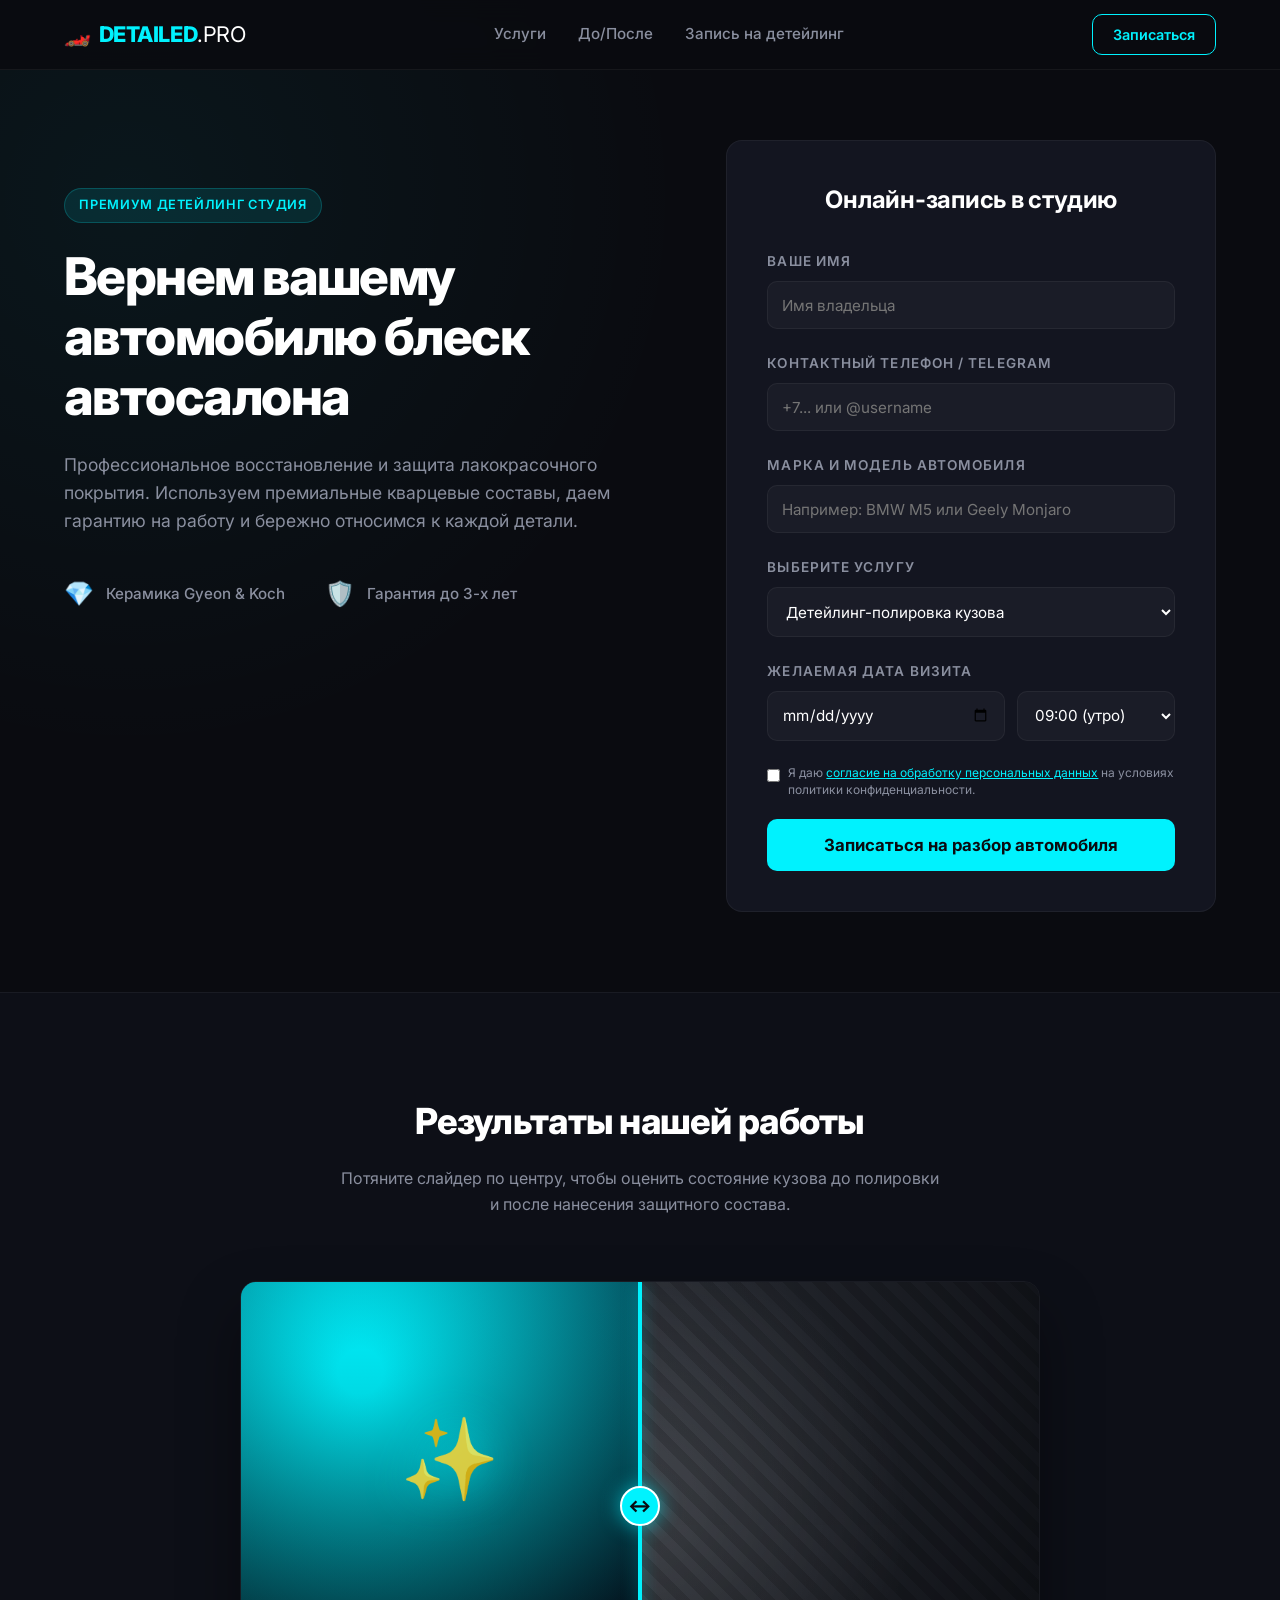
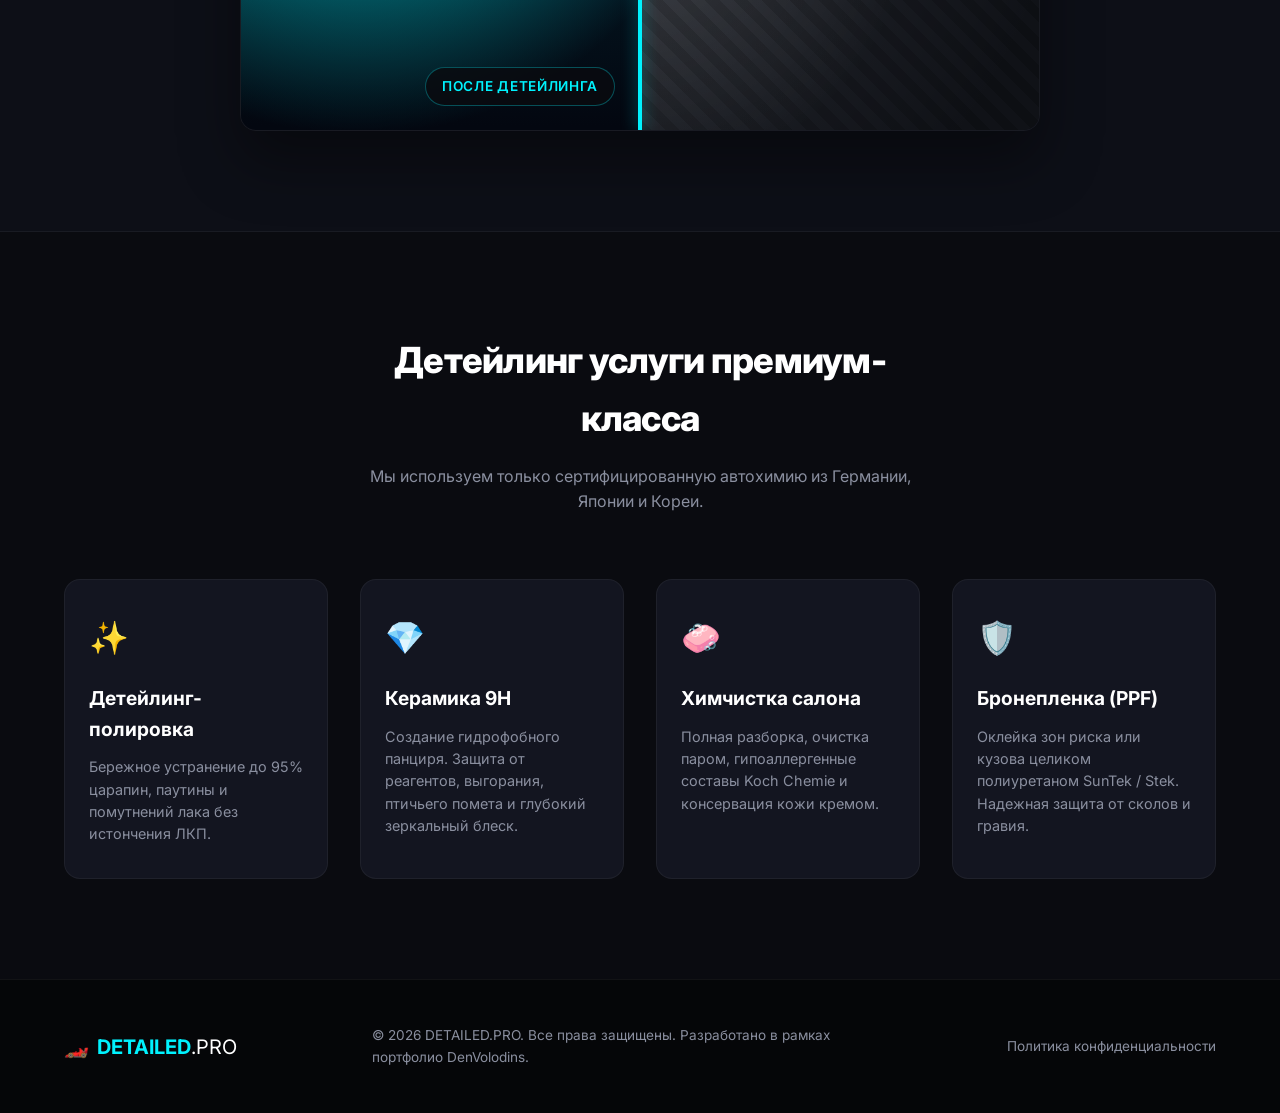
==== index.html @ 7150f1df "Initial commit: Premium landing page and deployment script" ====
<!DOCTYPE html>
<html lang="ru">
<head>
    <meta charset="UTF-8">
    <meta name="viewport" content="width=device-width, initial-scale=1.0">
    <title>Детейлинг-центр — Премиальный уход за вашим автомобилем</title>
    <meta name="description" content="Профессиональный детейлинг в Москве. Полировка кузова, нанесение керамики 9H, глубокая химчистка салона и оклейка защитными пленками. Запись онлайн.">
    
    <!-- Google Fonts -->
    <link rel="preconnect" href="https://fonts.googleapis.com">
    <link rel="preconnect" href="https://fonts.gstatic.com" crossorigin>
    <link href="https://fonts.googleapis.com/css2?family=Inter:wght@300;400;500;600;700;800&display=swap" rel="stylesheet">
    
    <!-- Styles -->
    <link rel="stylesheet" href="styles.css">
</head>
<body>
    <!-- Header -->
    <header class="header">
        <div class="container header-container">
            <a href="#" class="logo">
                <span class="logo-icon">🏎️</span>
                <span class="logo-text"><strong>DETAILED</strong>.PRO</span>
            </a>
            <nav class="nav" aria-label="Основная навигация">
                <a href="#services">Услуги</a>
                <a href="#compare">До/После</a>
                <a href="#booking">Запись на детейлинг</a>
            </nav>
            <a href="#booking" class="cta-btn-header">Записаться</a>
        </div>
    </header>

    <main>
        <!-- Hero Section -->
        <section class="hero-section">
            <div class="container hero-container">
                <div class="hero-info">
                    <span class="badge">Премиум детейлинг студия</span>
                    <h1>Вернем вашему <br>автомобилю блеск автосалона</h1>
                    <p class="hero-desc">Профессиональное восстановление и защита лакокрасочного покрытия. Используем премиальные кварцевые составы, даем гарантию на работу и бережно относимся к каждой детали.</p>
                    
                    <div class="features-mini">
                        <div class="feat-mini-item">
                            <span class="feat-icon">💎</span>
                            <span>Керамика Gyeon & Koch</span>
                        </div>
                        <div class="feat-mini-item">
                            <span class="feat-icon">🛡️</span>
                            <span>Гарантия до 3-х лет</span>
                        </div>
                    </div>
                </div>

                <!-- Booking Form -->
                <div class="calc-card" id="booking">
                    <h2>Онлайн-запись в студию</h2>
                    
                    <form class="calc-form" id="detailingForm">
                        <!-- Name -->
                        <div class="form-group">
                            <label for="userName" class="group-title">Ваше имя</label>
                            <input type="text" id="userName" name="name" placeholder="Имя владельца" required class="text-input">
                        </div>

                        <!-- Contact -->
                        <div class="form-group">
                            <label for="userContact" class="group-title">Контактный телефон / Telegram</label>
                            <input type="text" id="userContact" name="contact" placeholder="+7... или @username" required class="text-input">
                        </div>

                        <!-- Car Model -->
                        <div class="form-group">
                            <label class="group-title">Марка и модель автомобиля</label>
                            <input type="text" name="car_model" placeholder="Например: BMW M5 или Geely Monjaro" required class="text-input">
                        </div>

                        <!-- Service Select -->
                        <div class="form-group">
                            <label for="serviceType" class="group-title">Выберите услугу</label>
                            <select id="serviceType" name="service" class="select-input">
                                <option value="polishing">Детейлинг-полировка кузова</option>
                                <option value="ceramic">Нанесение керамики 9H (2+1 слоя)</option>
                                <option value="interior">Глубокая химчистка салона</option>
                                <option value="ppf">Оклейка антигравийной полиуретановой пленкой</option>
                                <option value="complex">Комплексный детейлинг (полировка + керамика)</option>
                            </select>
                        </div>

                        <!-- Date/Time -->
                        <div class="form-group">
                            <label class="group-title">Желаемая дата визита</label>
                            <div class="input-row">
                                <input type="date" name="date" required class="text-input">
                                <select name="time" class="select-input">
                                    <option value="09:00">09:00 (утро)</option>
                                    <option value="13:00">13:00 (день)</option>
                                    <option value="17:00">17:00 (вечер)</option>
                                </select>
                            </div>
                        </div>

                        <!-- Agreement Checkbox -->
                        <div class="form-agreement">
                            <input type="checkbox" id="agree" name="agreement" required>
                            <label for="agree">
                                Я даю <a href="privacy.html" target="_blank">согласие на обработку персональных данных</a> на условиях политики конфиденциальности.
                            </label>
                        </div>

                        <button type="submit" class="submit-btn">Записаться на разбор автомобиля</button>
                    </form>
                </div>
            </div>
        </section>

        <!-- Before/After Slider Section -->
        <section class="compare-section" id="compare">
            <div class="container">
                <div class="section-head">
                    <h2>Результаты нашей работы</h2>
                    <p>Потяните слайдер по центру, чтобы оценить состояние кузова до полировки и после нанесения защитного состава.</p>
                </div>
                
                <div class="slider-wrapper">
                    <!-- Before/After Container -->
                    <div class="before-after-container" id="sliderContainer">
                        <!-- Before Image (Base) -->
                        <div class="image-box before-image">
                            <div class="mock-car-bg before-bg">
                                <div class="car-label before-label">До детейлинга</div>
                            </div>
                        </div>
                        
                        <!-- After Image (Overlay) -->
                        <div class="image-box after-image" id="afterImage">
                            <div class="mock-car-bg after-bg">
                                <div class="car-label after-label">После детейлинга</div>
                            </div>
                        </div>
                        
                        <!-- Handle -->
                        <div class="slider-handle" id="sliderHandle">
                            <div class="handle-line"></div>
                            <div class="handle-button">↔</div>
                            <div class="handle-line"></div>
                        </div>
                    </div>
                </div>
            </div>
        </section>

        <!-- Services Grid Section -->
        <section class="services-section" id="services">
            <div class="container">
                <div class="section-head">
                    <h2>Детейлинг услуги премиум-класса</h2>
                    <p>Мы используем только сертифицированную автохимию из Германии, Японии и Кореи.</p>
                </div>
                <div class="services-grid">
                    <div class="service-card">
                        <span class="srv-icon">✨</span>
                        <h3>Детейлинг-полировка</h3>
                        <p>Бережное устранение до 95% царапин, паутины и помутнений лака без истончения ЛКП.</p>
                    </div>
                    <div class="service-card">
                        <span class="srv-icon">💎</span>
                        <h3>Керамика 9H</h3>
                        <p>Создание гидрофобного панциря. Защита от реагентов, выгорания, птичьего помета и глубокий зеркальный блеск.</p>
                    </div>
                    <div class="service-card">
                        <span class="srv-icon">🧼</span>
                        <h3>Химчистка салона</h3>
                        <p>Полная разборка, очистка паром, гипоаллергенные составы Koch Chemie и консервация кожи кремом.</p>
                    </div>
                    <div class="service-card">
                        <span class="srv-icon">🛡️</span>
                        <h3>Бронепленка (PPF)</h3>
                        <p>Оклейка зон риска или кузова целиком полиуретаном SunTek / Stek. Надежная защита от сколов и гравия.</p>
                    </div>
                </div>
            </div>
        </section>
    </main>

    <!-- Footer -->
    <footer class="footer">
        <div class="container footer-container">
            <div class="footer-brand">
                <span class="logo-icon">🏎️</span>
                <span><strong>DETAILED</strong>.PRO</span>
            </div>
            <p class="footer-copy">&copy; 2026 DETAILED.PRO. Все права защищены. Разработано в рамках портфолио DenVolodins.</p>
            <a href="privacy.html" class="footer-link" target="_blank">Политика конфиденциальности</a>
        </div>
    </footer>

    <!-- Scripts -->
    <script src="script.js"></script>
</body>
</html>
---- styles.css ----
/* ==========================================
   DETAILING LANDING STYLES (styles.css)
   ========================================== */

:root {
    --bg-body: #0a0b10;        /* Deep Carbon Black */
    --bg-card: #131520;        /* Dark Slate */
    --primary: #00f2fe;       /* Neon Cyan */
    --primary-hover: #4facfe;
    --text-main: #ffffff;
    --text-muted: #8a8f9f;
    --radius-lg: 16px;
    --radius-md: 10px;
    --shadow: 0 20px 45px -10px rgba(0, 242, 254, 0.08);
    --border: rgba(255, 255, 255, 0.05);
    --transition: all 0.25s cubic-bezier(0.4, 0, 0.2, 1);
}

* {
    box-sizing: border-box;
    margin: 0;
    padding: 0;
}

body {
    font-family: 'Inter', sans-serif;
    background-color: var(--bg-body);
    color: var(--text-main);
    line-height: 1.6;
    -webkit-font-smoothing: antialiased;
    overflow-x: hidden;
}

.container {
    max-width: 1200px;
    margin: 0 auto;
    padding: 0 1.5rem;
}

/* Header */
.header {
    background: rgba(10, 11, 16, 0.85);
    backdrop-filter: blur(12px);
    border-bottom: 1px solid var(--border);
    position: fixed;
    top: 0;
    left: 0;
    right: 0;
    z-index: 100;
    height: 70px;
}

.header-container {
    display: flex;
    justify-content: space-between;
    align-items: center;
    height: 100%;
}

.logo {
    display: flex;
    align-items: center;
    gap: 0.5rem;
    text-decoration: none;
    color: var(--text-main);
    font-size: 1.35rem;
    letter-spacing: -0.02em;
}

.logo strong {
    color: var(--primary);
    font-weight: 800;
}

.nav {
    display: flex;
    gap: 2rem;
}

.nav a {
    text-decoration: none;
    color: var(--text-muted);
    font-weight: 500;
    font-size: 0.95rem;
    transition: var(--transition);
}

.nav a:hover {
    color: var(--primary);
}

.cta-btn-header {
    background: transparent;
    color: var(--primary);
    border: 1px solid var(--primary);
    padding: 0.5rem 1.25rem;
    border-radius: var(--radius-md);
    text-decoration: none;
    font-weight: 600;
    font-size: 0.9rem;
    transition: var(--transition);
}

.cta-btn-header:hover {
    background: var(--primary);
    color: var(--bg-body);
    box-shadow: 0 0 15px rgba(0, 242, 254, 0.3);
}

/* Hero Section */
.hero-section {
    padding-top: 140px;
    padding-bottom: 80px;
    background: radial-gradient(circle at 10% 20%, rgba(0, 242, 254, 0.05) 0%, transparent 40%);
}

.hero-container {
    display: grid;
    grid-template-columns: 1.1fr 0.9fr;
    gap: 4rem;
    align-items: start;
}

.hero-info {
    padding-top: 3rem;
}

.badge {
    display: inline-block;
    background: rgba(0, 242, 254, 0.1);
    color: var(--primary);
    border: 1px solid rgba(0, 242, 254, 0.2);
    padding: 0.4rem 0.9rem;
    border-radius: 50px;
    font-weight: 600;
    font-size: 0.8rem;
    margin-bottom: 1.5rem;
    text-transform: uppercase;
    letter-spacing: 0.05em;
}

h1 {
    font-size: 3.25rem;
    font-weight: 800;
    line-height: 1.15;
    letter-spacing: -0.03em;
    margin-bottom: 1.5rem;
}

.hero-desc {
    font-size: 1.1rem;
    color: var(--text-muted);
    margin-bottom: 2.5rem;
}

.features-mini {
    display: flex;
    gap: 2.5rem;
}

.feat-mini-item {
    display: flex;
    align-items: center;
    gap: 0.75rem;
    font-weight: 500;
    font-size: 0.95rem;
    color: var(--text-muted);
}

.feat-icon {
    font-size: 1.5rem;
}

/* Form Card */
.calc-card {
    background: var(--bg-card);
    border: 1px solid var(--border);
    border-radius: var(--radius-lg);
    padding: 2.5rem;
}

.calc-card h2 {
    font-size: 1.5rem;
    font-weight: 700;
    margin-bottom: 2rem;
    text-align: center;
    letter-spacing: -0.01em;
}

.form-group {
    margin-bottom: 1.5rem;
}

.group-title {
    display: block;
    font-size: 0.85rem;
    font-weight: 600;
    text-transform: uppercase;
    letter-spacing: 0.08em;
    color: var(--text-muted);
    margin-bottom: 0.5rem;
}

.text-input, .select-input {
    width: 100%;
    padding: 0.85rem;
    border-radius: var(--radius-md);
    border: 1px solid var(--border);
    background: rgba(255, 255, 255, 0.03);
    font-family: inherit;
    font-size: 0.95rem;
    color: white;
    outline: none;
    transition: var(--transition);
}

.text-input:focus, .select-input:focus {
    border-color: var(--primary);
    background: rgba(255, 255, 255, 0.05);
    box-shadow: 0 0 10px rgba(0, 242, 254, 0.1);
}

.select-input option {
    background: var(--bg-card);
    color: white;
}

.input-row {
    display: grid;
    grid-template-columns: 1.2fr 0.8fr;
    gap: 0.75rem;
}

/* Agreement Checkbox */
.form-agreement {
    display: flex;
    gap: 0.5rem;
    align-items: flex-start;
    margin-top: 1.25rem;
    margin-bottom: 1.25rem;
}

.form-agreement input {
    margin-top: 0.25rem;
    cursor: pointer;
}

.form-agreement label {
    font-size: 0.75rem;
    color: var(--text-muted);
    line-height: 1.4;
}

.form-agreement a {
    color: var(--primary);
    text-decoration: underline;
}

/* Submit Button */
.submit-btn {
    width: 100%;
    background: var(--primary);
    color: var(--bg-body);
    border: none;
    padding: 1rem;
    border-radius: var(--radius-md);
    font-family: inherit;
    font-size: 1.05rem;
    font-weight: 700;
    cursor: pointer;
    transition: var(--transition);
}

.submit-btn:hover {
    background: white;
    transform: translateY(-2px);
    box-shadow: 0 5px 20px rgba(0, 242, 254, 0.2);
}

/* Before/After Section */
.compare-section {
    padding: 100px 0;
    background: #0d0f17;
    border-top: 1px solid var(--border);
    border-bottom: 1px solid var(--border);
}

.section-head {
    text-align: center;
    max-width: 600px;
    margin: 0 auto 4rem;
}

.section-head h2 {
    font-size: 2.25rem;
    font-weight: 800;
    margin-bottom: 1rem;
    letter-spacing: -0.02em;
}

.section-head p {
    color: var(--text-muted);
}

.slider-wrapper {
    display: flex;
    justify-content: center;
}

/* Interactive Before/After Container */
.before-after-container {
    position: relative;
    width: 100%;
    max-width: 800px;
    height: 450px;
    border-radius: var(--radius-lg);
    overflow: hidden;
    box-shadow: 0 30px 60px rgba(0, 0, 0, 0.4);
    border: 1px solid var(--border);
    user-select: none;
}

.image-box {
    position: absolute;
    top: 0;
    left: 0;
    width: 100%;
    height: 100%;
}

.mock-car-bg {
    width: 100%;
    height: 100%;
    background-size: cover;
    background-position: center;
    position: relative;
}

/* Styled CSS representations of the car states (Dirty vs Super Shiny) */
.before-bg {
    background: linear-gradient(rgba(10, 11, 16, 0.65), rgba(10, 11, 16, 0.65)), 
                radial-gradient(circle at 30% 20%, #7c8594 10%, #2b303c 90%);
    background-blend-mode: multiply;
}

.before-bg::after {
    content: "";
    position: absolute;
    top: 0;
    left: 0;
    right: 0;
    bottom: 0;
    background: repeating-linear-gradient(45deg, rgba(0, 0, 0, 0.15), rgba(0, 0, 0, 0.15) 10px, transparent 10px, transparent 20px),
                radial-gradient(circle at 50% 50%, rgba(255, 255, 255, 0.15) 0%, transparent 60%);
    opacity: 0.9;
}

.after-bg {
    background: linear-gradient(rgba(0, 242, 254, 0.15), rgba(0, 0, 0, 0.4)), 
                radial-gradient(circle at 30% 20%, #00f2fe 5%, #050b1a 80%);
}

.after-bg::after {
    content: "✨";
    position: absolute;
    top: 25%;
    left: 40%;
    font-size: 5rem;
    opacity: 0.85;
    filter: drop-shadow(0 0 25px rgba(0, 242, 254, 0.8));
    animation: pulse-glow 2s infinite alternate;
}

@keyframes pulse-glow {
    0% { transform: scale(0.95); opacity: 0.7; }
    100% { transform: scale(1.05); opacity: 0.95; }
}

.after-image {
    width: 50%; /* JS will control this */
    overflow: hidden;
    z-index: 2;
    border-right: 1px solid rgba(255, 255, 255, 0.1);
}

/* Labels */
.car-label {
    position: absolute;
    bottom: 1.5rem;
    background: rgba(10, 11, 16, 0.85);
    padding: 0.5rem 1rem;
    border-radius: 50px;
    font-size: 0.85rem;
    font-weight: 600;
    border: 1px solid var(--border);
    letter-spacing: 0.05em;
    text-transform: uppercase;
}

.before-label {
    left: 1.5rem;
    color: var(--text-muted);
}

.after-label {
    right: 1.5rem;
    color: var(--primary);
    border-color: rgba(0, 242, 254, 0.3);
    white-space: nowrap;
}

/* Slider Handle */
.slider-handle {
    position: absolute;
    top: 0;
    left: 50%; /* JS will control this */
    width: 4px;
    height: 100%;
    background: var(--primary);
    z-index: 10;
    cursor: ew-resize;
    transform: translateX(-50%);
    display: flex;
    flex-direction: column;
    justify-content: center;
    align-items: center;
    box-shadow: 0 0 15px rgba(0, 242, 254, 0.5);
}

.handle-line {
    flex-grow: 1;
    width: 2px;
    background: var(--primary);
    opacity: 0.5;
}

.handle-button {
    width: 40px;
    height: 40px;
    border-radius: 50%;
    background: var(--primary);
    color: var(--bg-body);
    display: flex;
    align-items: center;
    justify-content: center;
    font-weight: 800;
    font-size: 1.1rem;
    box-shadow: 0 0 20px rgba(0, 242, 254, 0.6);
    border: 2px solid white;
}

/* Services Section */
.services-section {
    padding: 100px 0;
}

.services-grid {
    display: grid;
    grid-template-columns: repeat(4, 1fr);
    gap: 2rem;
}

.service-card {
    background: var(--bg-card);
    border: 1px solid var(--border);
    padding: 2rem 1.5rem;
    border-radius: var(--radius-lg);
    transition: var(--transition);
}

.service-card:hover {
    border-color: var(--primary);
    transform: translateY(-5px);
    box-shadow: var(--shadow);
}

.srv-icon {
    font-size: 2rem;
    margin-bottom: 1.25rem;
    display: block;
}

.service-card h3 {
    font-size: 1.2rem;
    font-weight: 700;
    margin-bottom: 0.75rem;
}

.service-card p {
    font-size: 0.9rem;
    color: var(--text-muted);
    line-height: 1.55;
}

/* Footer */
.footer {
    background: #050608;
    color: var(--text-muted);
    padding: 45px 0;
    border-top: 1px solid var(--border);
}

.footer-container {
    display: flex;
    justify-content: space-between;
    align-items: center;
    flex-wrap: wrap;
    gap: 1.5rem;
}

.footer-brand {
    display: flex;
    align-items: center;
    gap: 0.5rem;
    font-size: 1.25rem;
    color: white;
}

.footer-brand strong {
    color: var(--primary);
}

.footer-copy {
    font-size: 0.85rem;
    max-width: 500px;
}

.footer-link {
    color: var(--text-muted);
    font-size: 0.85rem;
    text-decoration: none;
    transition: var(--transition);
}

.footer-link:hover {
    color: var(--primary);
}

/* Responsive */
@media (max-width: 1024px) {
    .hero-container {
        grid-template-columns: 1fr;
        gap: 3rem;
    }
    .hero-info {
        text-align: center;
    }
    .features-mini {
        justify-content: center;
    }
    .services-grid {
        grid-template-columns: repeat(2, 1fr);
    }
}

@media (max-width: 640px) {
    h1 {
        font-size: 2.35rem;
    }
    .calc-card {
        padding: 1.5rem;
    }
    .input-row {
        grid-template-columns: 1fr;
    }
    .services-grid {
        grid-template-columns: 1fr;
    }
    .before-after-container {
        height: 320px;
    }
    .footer-container {
        flex-direction: column;
        text-align: center;
    }
    .nav {
        display: none;
    }
}
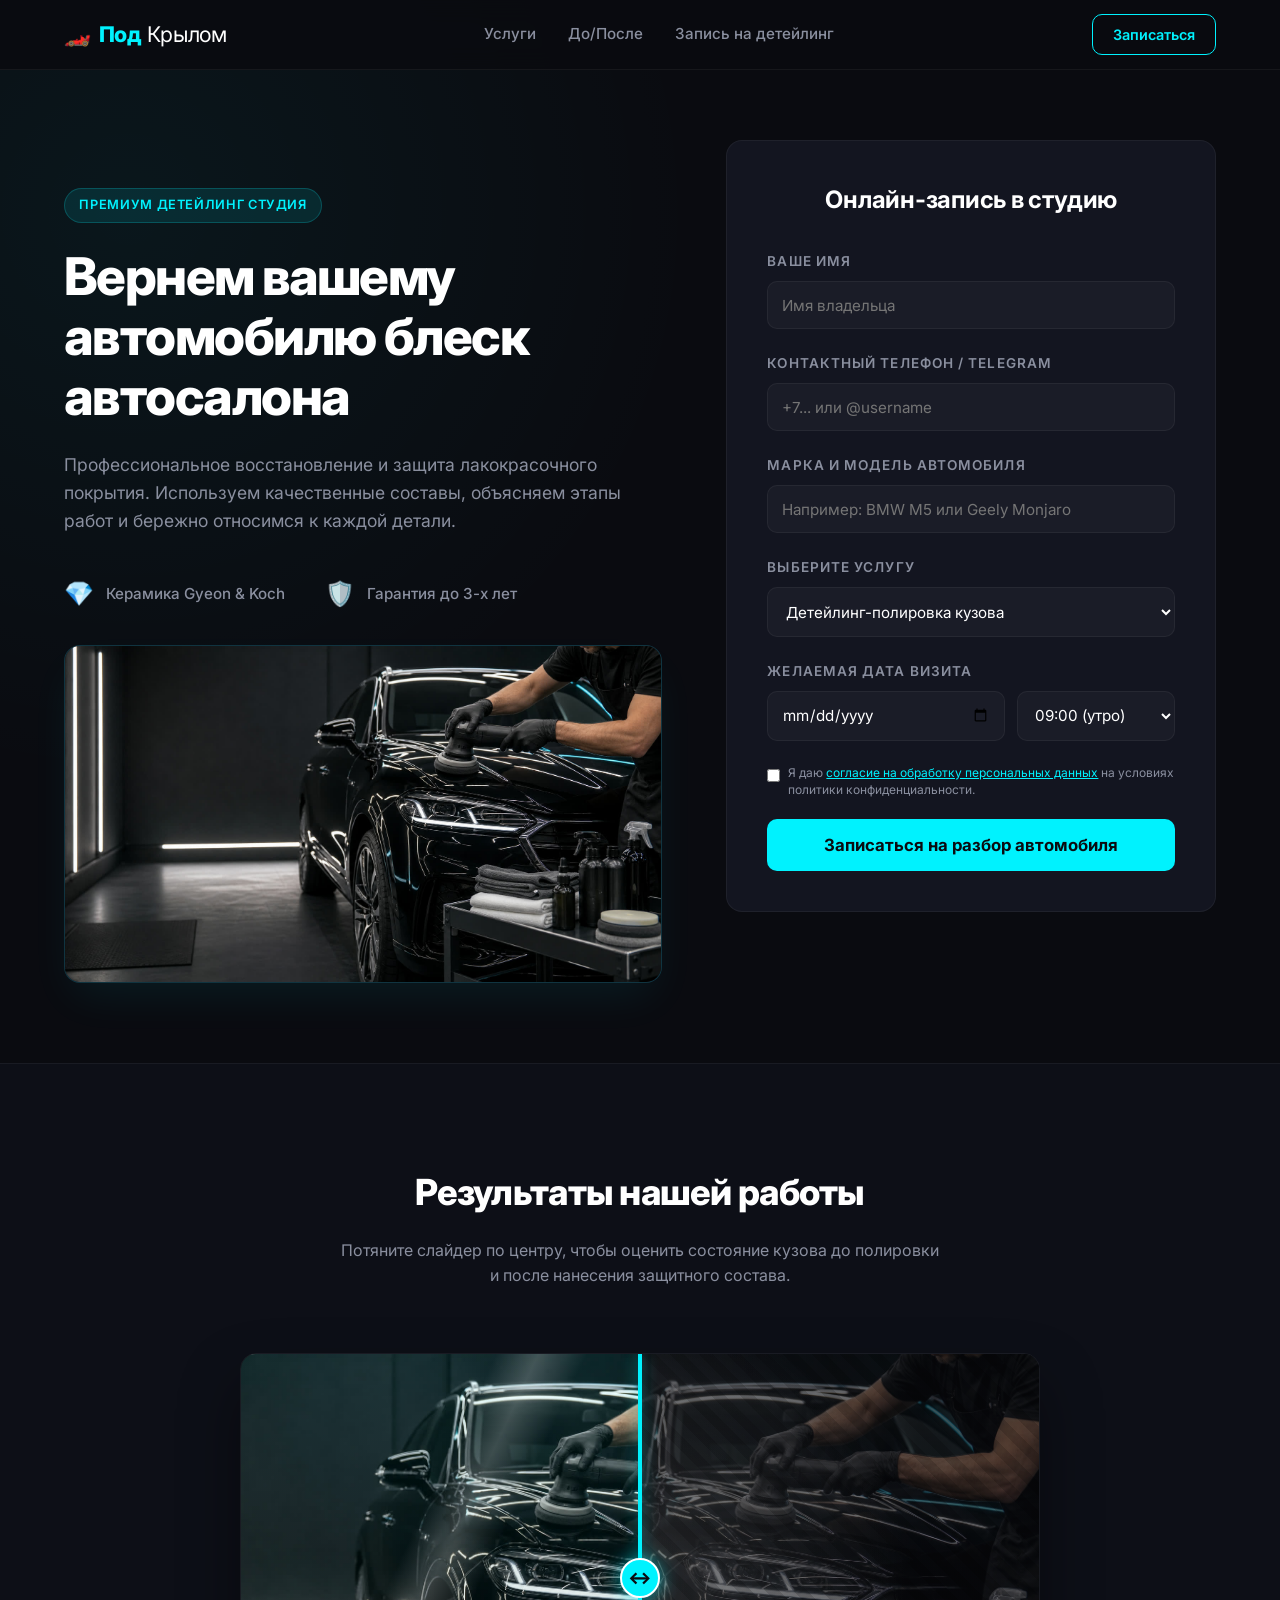
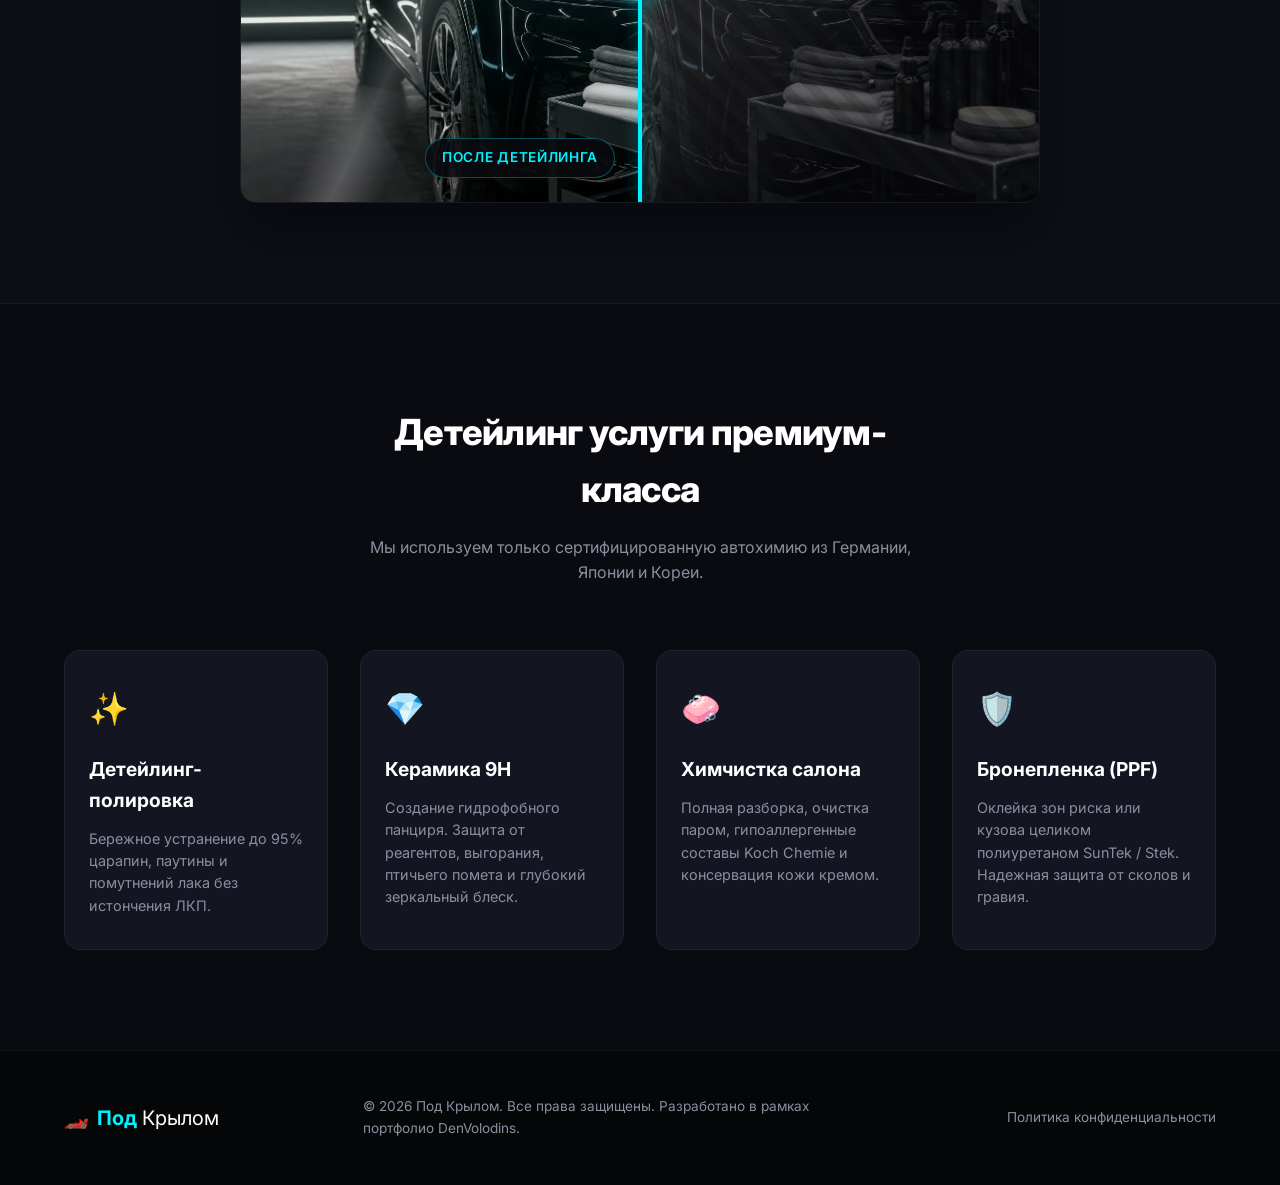
==== commit d6ac3b47: "Add premium detailing visuals" ====
--- a/index.html
+++ b/index.html
@@ -20,7 +20,7 @@
         <div class="container header-container">
             <a href="#" class="logo">
                 <span class="logo-icon">🏎️</span>
-                <span class="logo-text"><strong>DETAILED</strong>.PRO</span>
+                <span class="logo-text"><strong>Под</strong> Крылом</span>
             </a>
             <nav class="nav" aria-label="Основная навигация">
                 <a href="#services">Услуги</a>
@@ -38,7 +38,7 @@
                 <div class="hero-info">
                     <span class="badge">Премиум детейлинг студия</span>
                     <h1>Вернем вашему <br>автомобилю блеск автосалона</h1>
-                    <p class="hero-desc">Профессиональное восстановление и защита лакокрасочного покрытия. Используем премиальные кварцевые составы, даем гарантию на работу и бережно относимся к каждой детали.</p>
+                    <p class="hero-desc">Профессиональное восстановление и защита лакокрасочного покрытия. Используем качественные составы, объясняем этапы работ и бережно относимся к каждой детали.</p>
                     
                     <div class="features-mini">
                         <div class="feat-mini-item">
@@ -49,6 +49,9 @@
                             <span class="feat-icon">🛡️</span>
                             <span>Гарантия до 3-х лет</span>
                         </div>
+                    </div>
+                    <div class="hero-photo">
+                        <img src="assets/images/detailing-premium-hero.jpg" alt="Автомобиль в детейлинг-студии, полировка и материалы для защиты кузова" loading="eager" decoding="async">
                     </div>
                 </div>
 
@@ -188,9 +191,9 @@
         <div class="container footer-container">
             <div class="footer-brand">
                 <span class="logo-icon">🏎️</span>
-                <span><strong>DETAILED</strong>.PRO</span>
-            </div>
-            <p class="footer-copy">&copy; 2026 DETAILED.PRO. Все права защищены. Разработано в рамках портфолио DenVolodins.</p>
+                <span><strong>Под</strong> Крылом</span>
+            </div>
+            <p class="footer-copy">&copy; 2026 Под Крылом. Все права защищены. Разработано в рамках портфолио DenVolodins.</p>
             <a href="privacy.html" class="footer-link" target="_blank">Политика конфиденциальности</a>
         </div>
     </footer>
--- a/styles.css
+++ b/styles.css
@@ -169,6 +169,23 @@
 
 .feat-icon {
     font-size: 1.5rem;
+}
+
+.hero-photo {
+    margin-top: 2rem;
+    border-radius: var(--radius-lg);
+    overflow: hidden;
+    border: 1px solid rgba(0, 242, 254, 0.14);
+    box-shadow: var(--shadow);
+    background: var(--bg-card);
+}
+
+.hero-photo img {
+    display: block;
+    width: 100%;
+    aspect-ratio: 16 / 9;
+    object-fit: cover;
+    object-position: center;
 }
 
 /* Form Card */
@@ -338,9 +355,9 @@
 
 /* Styled CSS representations of the car states (Dirty vs Super Shiny) */
 .before-bg {
-    background: linear-gradient(rgba(10, 11, 16, 0.65), rgba(10, 11, 16, 0.65)), 
-                radial-gradient(circle at 30% 20%, #7c8594 10%, #2b303c 90%);
-    background-blend-mode: multiply;
+    background:
+        linear-gradient(rgba(10, 11, 16, 0.62), rgba(10, 11, 16, 0.62)),
+        url("assets/images/detailing-premium-hero.jpg") center / cover;
 }
 
 .before-bg::after {
@@ -356,18 +373,17 @@
 }
 
 .after-bg {
-    background: linear-gradient(rgba(0, 242, 254, 0.15), rgba(0, 0, 0, 0.4)), 
-                radial-gradient(circle at 30% 20%, #00f2fe 5%, #050b1a 80%);
+    background:
+        linear-gradient(rgba(0, 242, 254, 0.08), rgba(0, 0, 0, 0.12)),
+        url("assets/images/detailing-premium-hero.jpg") center / cover;
 }
 
 .after-bg::after {
-    content: "✨";
+    content: "";
     position: absolute;
-    top: 25%;
-    left: 40%;
-    font-size: 5rem;
-    opacity: 0.85;
-    filter: drop-shadow(0 0 25px rgba(0, 242, 254, 0.8));
+    inset: 0;
+    background: linear-gradient(115deg, transparent 0 42%, rgba(255, 255, 255, 0.32) 49%, transparent 57% 100%);
+    opacity: 0.65;
     animation: pulse-glow 2s infinite alternate;
 }
 
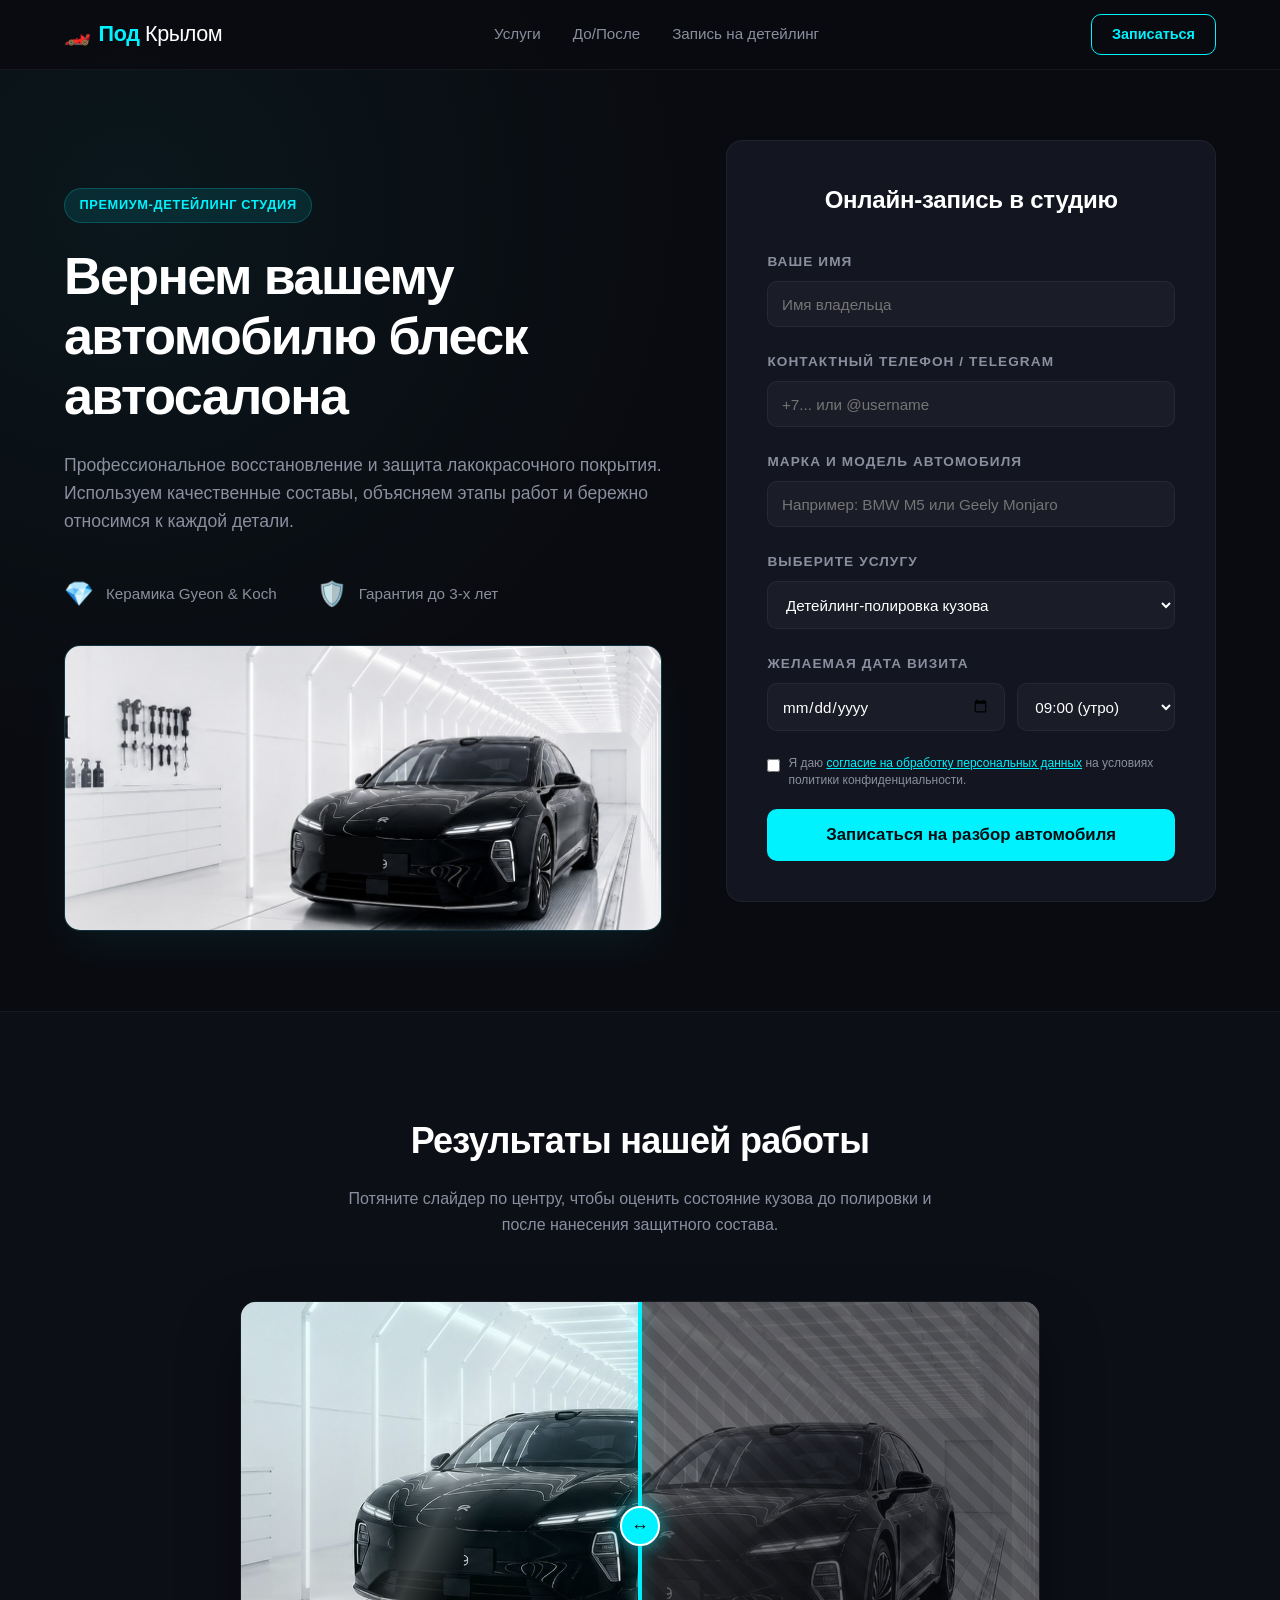
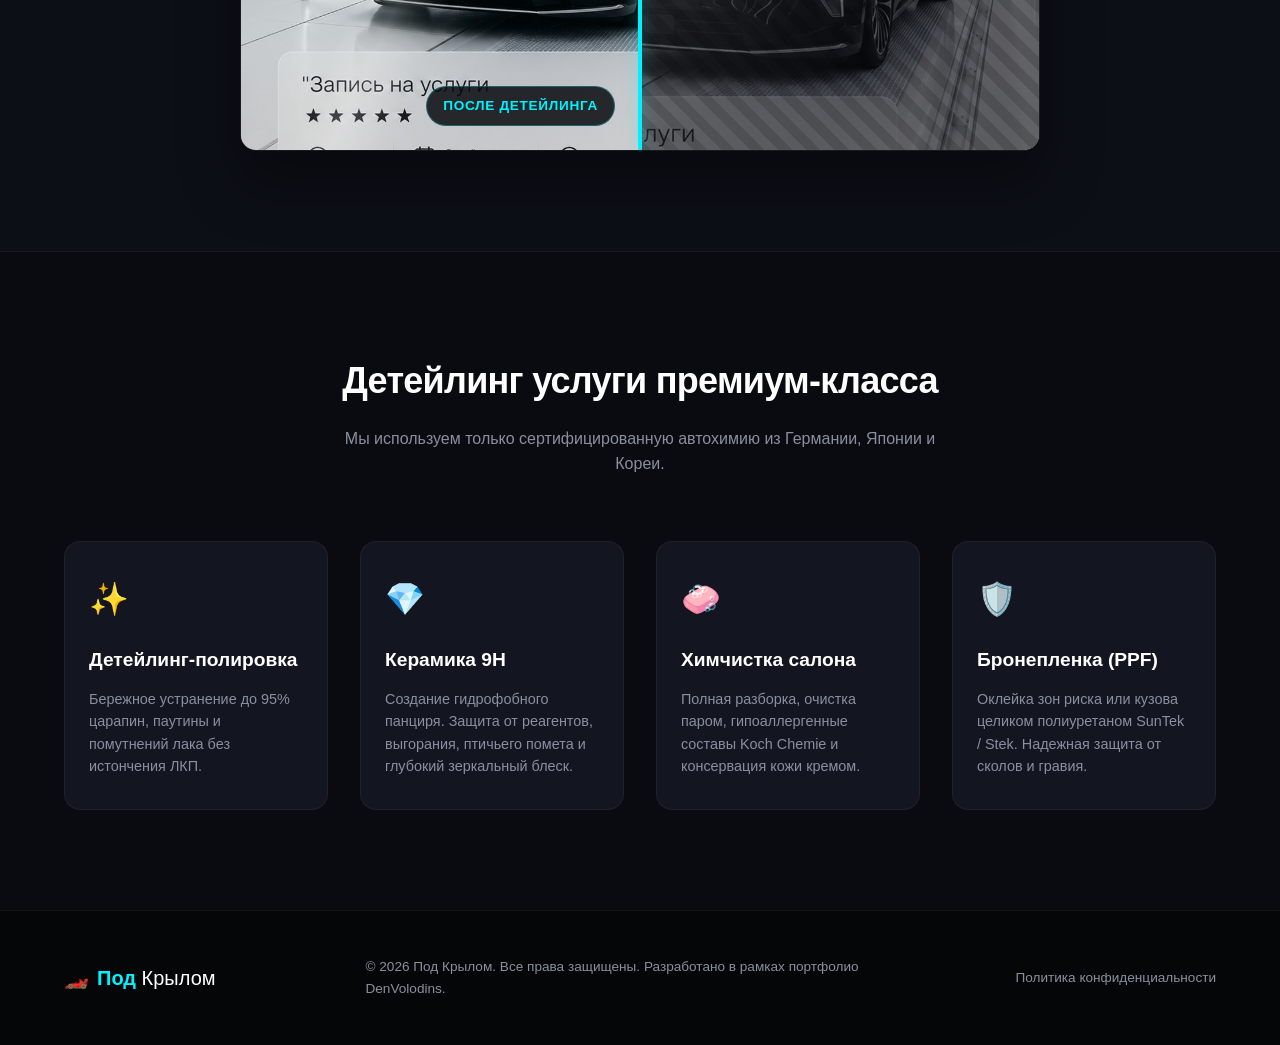
==== commit 8fd903b5: "Deploy updated detailing landing" ====
--- a/index.html
+++ b/index.html
@@ -3,13 +3,8 @@
 <head>
     <meta charset="UTF-8">
     <meta name="viewport" content="width=device-width, initial-scale=1.0">
-    <title>Детейлинг-центр — Премиальный уход за вашим автомобилем</title>
-    <meta name="description" content="Профессиональный детейлинг в Москве. Полировка кузова, нанесение керамики 9H, глубокая химчистка салона и оклейка защитными пленками. Запись онлайн.">
-    
-    <!-- Google Fonts -->
-    <link rel="preconnect" href="https://fonts.googleapis.com">
-    <link rel="preconnect" href="https://fonts.gstatic.com" crossorigin>
-    <link href="https://fonts.googleapis.com/css2?family=Inter:wght@300;400;500;600;700;800&display=swap" rel="stylesheet">
+    <title>Под Крылом — премиальный детейлинг автомобиля</title>
+    <meta name="description" content="Под Крылом — детейлинг-студия в Москве: полировка кузова, керамика 9H, химчистка салона и оклейка защитной пленкой. Запись онлайн.">
     
     <!-- Styles -->
     <link rel="stylesheet" href="styles.css">
@@ -36,7 +31,7 @@
         <section class="hero-section">
             <div class="container hero-container">
                 <div class="hero-info">
-                    <span class="badge">Премиум детейлинг студия</span>
+                    <span class="badge">Премиум-детейлинг студия</span>
                     <h1>Вернем вашему <br>автомобилю блеск автосалона</h1>
                     <p class="hero-desc">Профессиональное восстановление и защита лакокрасочного покрытия. Используем качественные составы, объясняем этапы работ и бережно относимся к каждой детали.</p>
                     
@@ -63,19 +58,19 @@
                         <!-- Name -->
                         <div class="form-group">
                             <label for="userName" class="group-title">Ваше имя</label>
-                            <input type="text" id="userName" name="name" placeholder="Имя владельца" required class="text-input">
+                            <input type="text" id="userName" name="name" placeholder="Имя владельца" required maxlength="60" autocomplete="name" class="text-input">
                         </div>
 
                         <!-- Contact -->
                         <div class="form-group">
                             <label for="userContact" class="group-title">Контактный телефон / Telegram</label>
-                            <input type="text" id="userContact" name="contact" placeholder="+7... или @username" required class="text-input">
+                            <input type="text" id="userContact" name="contact" placeholder="+7... или @username" required maxlength="80" autocomplete="tel" class="text-input">
                         </div>
 
                         <!-- Car Model -->
                         <div class="form-group">
                             <label class="group-title">Марка и модель автомобиля</label>
-                            <input type="text" name="car_model" placeholder="Например: BMW M5 или Geely Monjaro" required class="text-input">
+                            <input type="text" name="car_model" placeholder="Например: BMW M5 или Geely Monjaro" required maxlength="80" autocomplete="off" class="text-input">
                         </div>
 
                         <!-- Service Select -->
--- a/styles.css
+++ b/styles.css
@@ -23,7 +23,7 @@
 }
 
 body {
-    font-family: 'Inter', sans-serif;
+    font-family: Inter, -apple-system, BlinkMacSystemFont, "Segoe UI", sans-serif;
     background-color: var(--bg-body);
     color: var(--text-main);
     line-height: 1.6;
@@ -183,9 +183,9 @@
 .hero-photo img {
     display: block;
     width: 100%;
-    aspect-ratio: 16 / 9;
+    aspect-ratio: 21 / 10;
     object-fit: cover;
-    object-position: center;
+    object-position: center top;
 }
 
 /* Form Card */
@@ -357,7 +357,7 @@
 .before-bg {
     background:
         linear-gradient(rgba(10, 11, 16, 0.62), rgba(10, 11, 16, 0.62)),
-        url("assets/images/detailing-premium-hero.jpg") center / cover;
+        url("assets/images/detailing-premium-hero.jpg") center top / cover;
 }
 
 .before-bg::after {
@@ -375,7 +375,7 @@
 .after-bg {
     background:
         linear-gradient(rgba(0, 242, 254, 0.08), rgba(0, 0, 0, 0.12)),
-        url("assets/images/detailing-premium-hero.jpg") center / cover;
+        url("assets/images/detailing-premium-hero.jpg") center top / cover;
 }
 
 .after-bg::after {
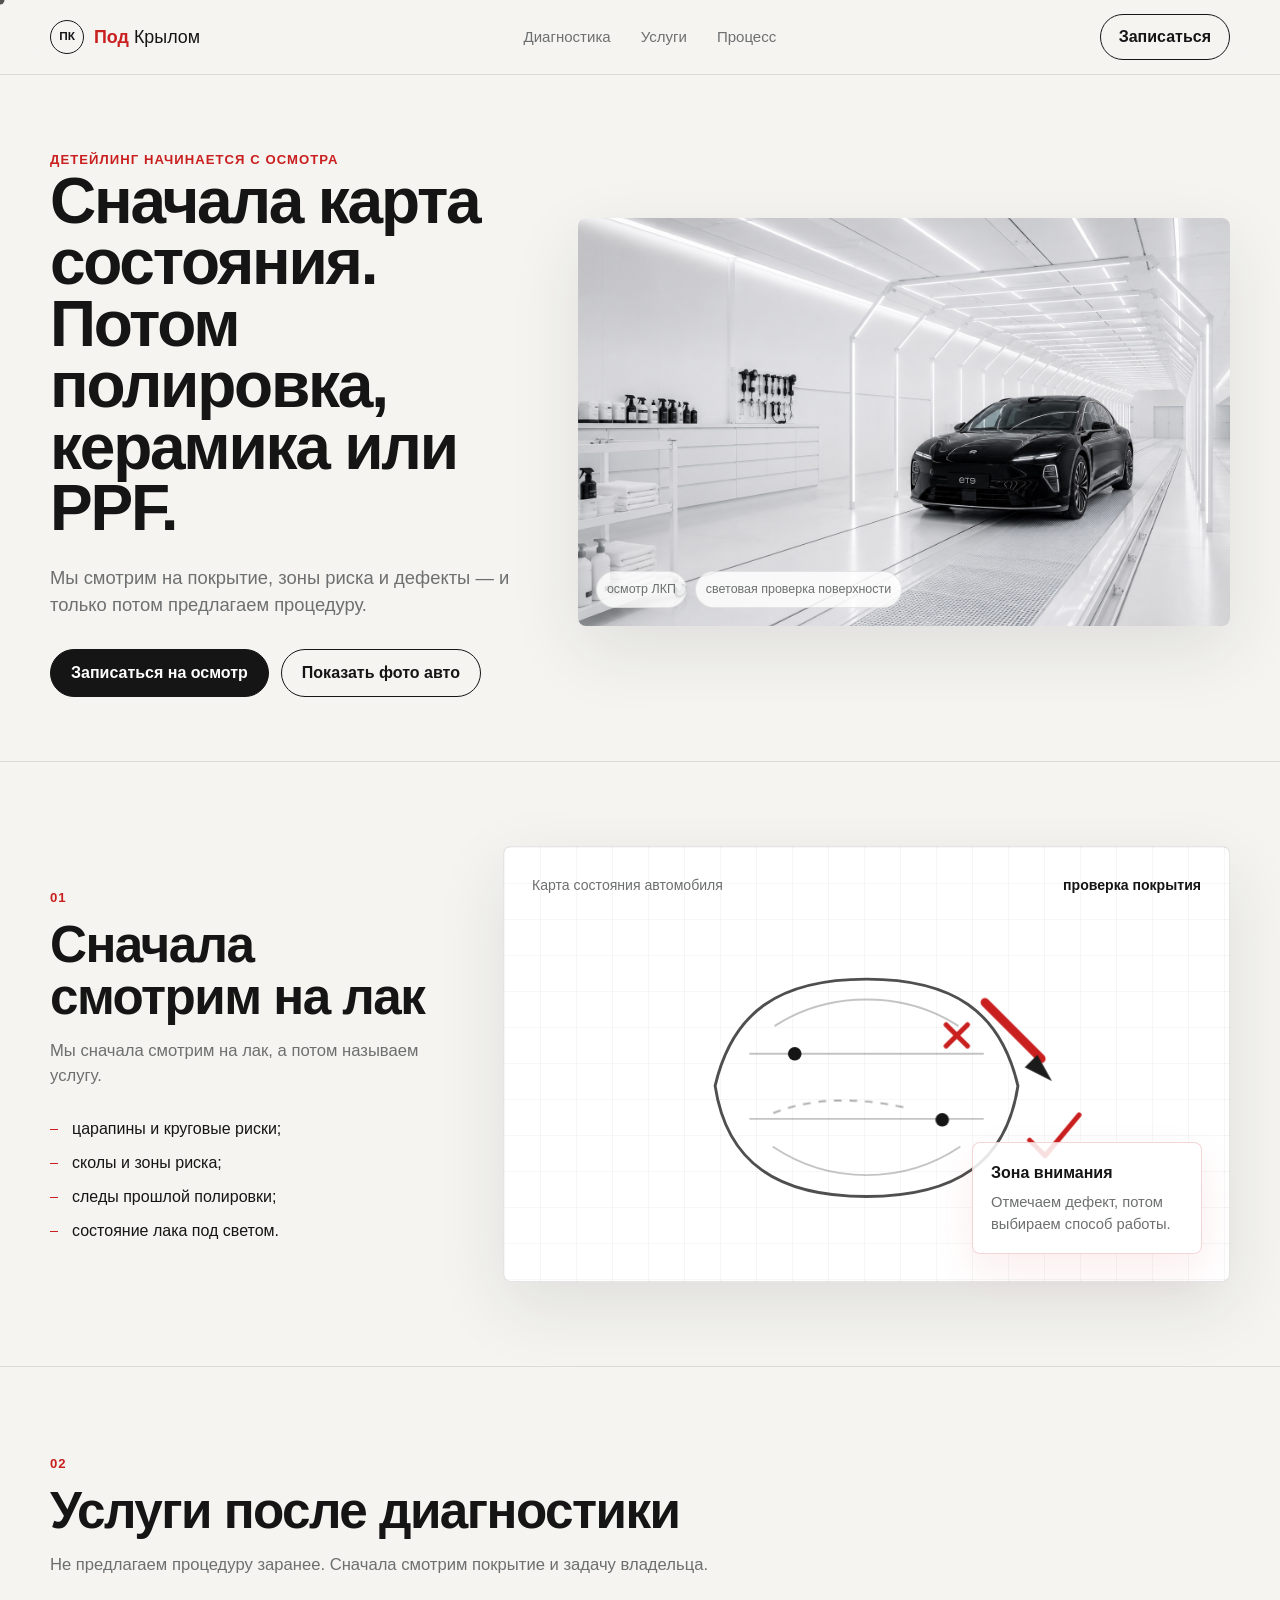
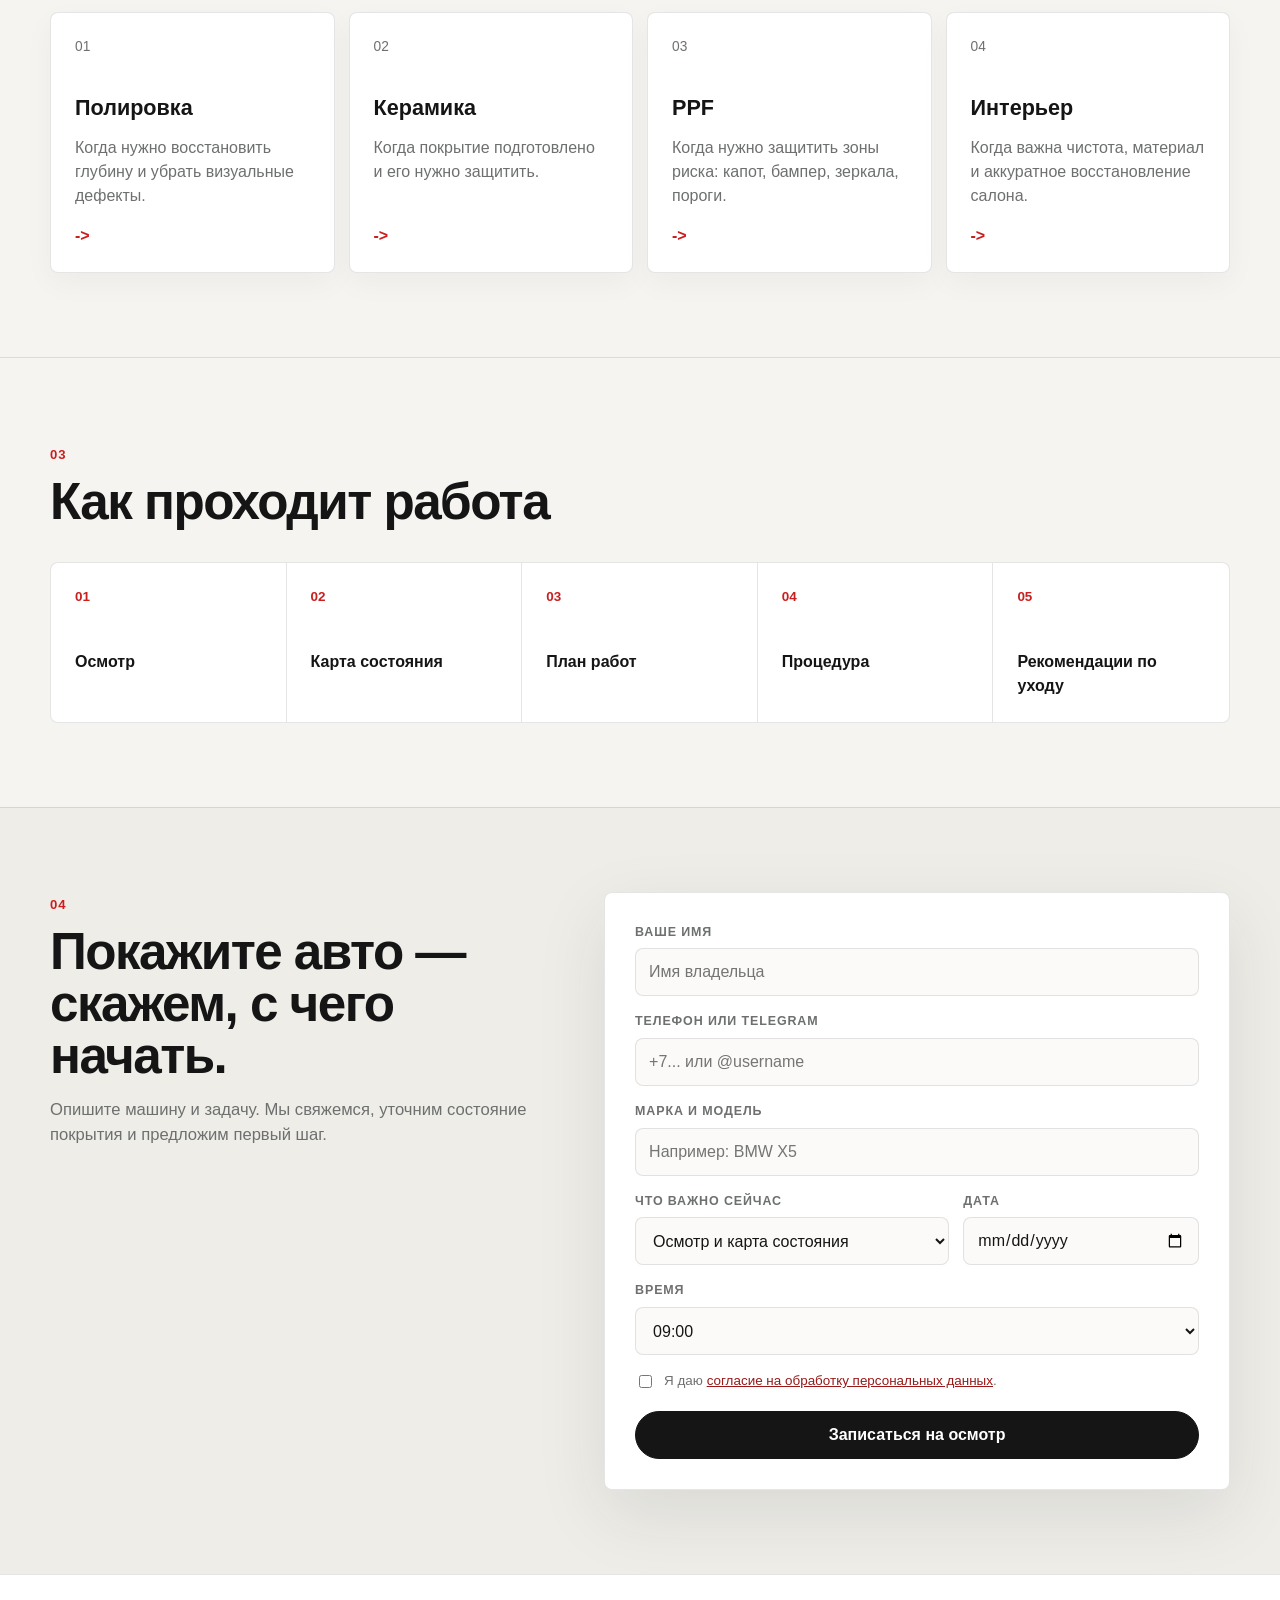
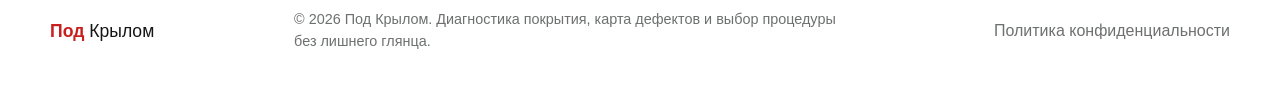
==== commit 9283c1ab: "Update detailing landing with diagnostic flow" ====
--- a/index.html
+++ b/index.html
@@ -3,197 +3,223 @@
 <head>
     <meta charset="UTF-8">
     <meta name="viewport" content="width=device-width, initial-scale=1.0">
-    <title>Под Крылом — премиальный детейлинг автомобиля</title>
-    <meta name="description" content="Под Крылом — детейлинг-студия в Москве: полировка кузова, керамика 9H, химчистка салона и оклейка защитной пленкой. Запись онлайн.">
-    
-    <!-- Styles -->
+    <title>Под Крылом — диагностика покрытия и детейлинг автомобиля</title>
+    <meta name="description" content="Под Крылом — детейлинг-студия в Москве. Сначала смотрим лак, зоны риска и дефекты, потом предлагаем полировку, керамику, PPF или интерьер.">
     <link rel="stylesheet" href="styles.css">
 </head>
 <body>
-    <!-- Header -->
+    <div class="preloader" id="preloader" aria-hidden="true">
+        <div class="preloader-car">
+            <svg viewBox="0 0 420 110" role="img" aria-label="Силуэт автомобиля">
+                <path class="car-outline" d="M42 73 C70 48, 98 36, 142 36 L250 36 C289 37, 313 50, 345 72 L382 75" />
+                <path class="car-outline lower" d="M74 78 L335 78" />
+                <circle class="car-wheel" cx="126" cy="79" r="16" />
+                <circle class="car-wheel" cx="294" cy="79" r="16" />
+                <path class="scan-line" d="M56 46 L360 46" />
+                <path class="preloader-mark" d="M228 31 l11 11 m0 -11 l-11 11" />
+            </svg>
+        </div>
+        <p>Проверяем состояние поверхности...</p>
+    </div>
+
+    <div class="cursor-dot" id="cursorDot" aria-hidden="true"></div>
+    <div class="cursor-label" id="cursorLabel" aria-hidden="true">проверить зону</div>
+
     <header class="header">
         <div class="container header-container">
-            <a href="#" class="logo">
-                <span class="logo-icon">🏎️</span>
+            <a href="#" class="logo" aria-label="Под Крылом">
+                <span class="logo-mark">ПК</span>
                 <span class="logo-text"><strong>Под</strong> Крылом</span>
             </a>
             <nav class="nav" aria-label="Основная навигация">
+                <a href="#diagnostics">Диагностика</a>
                 <a href="#services">Услуги</a>
-                <a href="#compare">До/После</a>
-                <a href="#booking">Запись на детейлинг</a>
+                <a href="#process">Процесс</a>
             </nav>
-            <a href="#booking" class="cta-btn-header">Записаться</a>
+            <a href="#booking" class="header-action">Записаться</a>
         </div>
     </header>
 
     <main>
-        <!-- Hero Section -->
         <section class="hero-section">
-            <div class="container hero-container">
-                <div class="hero-info">
-                    <span class="badge">Премиум-детейлинг студия</span>
-                    <h1>Вернем вашему <br>автомобилю блеск автосалона</h1>
-                    <p class="hero-desc">Профессиональное восстановление и защита лакокрасочного покрытия. Используем качественные составы, объясняем этапы работ и бережно относимся к каждой детали.</p>
-                    
-                    <div class="features-mini">
-                        <div class="feat-mini-item">
-                            <span class="feat-icon">💎</span>
-                            <span>Керамика Gyeon & Koch</span>
+            <div class="container hero-grid">
+                <div class="hero-copy">
+                    <span class="eyebrow">Детейлинг начинается с осмотра</span>
+                    <h1>Сначала карта состояния.<br>Потом полировка, керамика или PPF.</h1>
+                    <p>Мы смотрим на покрытие, зоны риска и дефекты — и только потом предлагаем процедуру.</p>
+                    <div class="hero-actions">
+                        <a href="#booking" class="btn btn-primary">Записаться на осмотр</a>
+                        <a href="#booking" class="btn btn-secondary">Показать фото авто</a>
+                    </div>
+                </div>
+                <figure class="hero-visual inspection-area">
+                    <img src="assets/images/detailing-antigravity-hero.jpg" alt="Светлая детейлинг-студия и автомобиль на осмотре покрытия" loading="eager" decoding="async">
+                    <figcaption>
+                        <span>осмотр ЛКП</span>
+                        <span>световая проверка поверхности</span>
+                    </figcaption>
+                </figure>
+            </div>
+        </section>
+
+        <section class="diagnostics-section" id="diagnostics">
+            <div class="container diagnostics-grid">
+                <div class="section-copy">
+                    <span class="section-number">01</span>
+                    <h2>Сначала смотрим на лак</h2>
+                    <p>Мы сначала смотрим на лак, а потом называем услугу.</p>
+                    <ul class="check-list">
+                        <li>царапины и круговые риски;</li>
+                        <li>сколы и зоны риска;</li>
+                        <li>следы прошлой полировки;</li>
+                        <li>состояние лака под светом.</li>
+                    </ul>
+                </div>
+
+                <div class="diagnostic-map inspection-area" aria-label="Карта состояния автомобиля">
+                    <div class="map-paper">
+                        <div class="map-head">
+                            <span>Карта состояния автомобиля</span>
+                            <strong>проверка покрытия</strong>
                         </div>
-                        <div class="feat-mini-item">
-                            <span class="feat-icon">🛡️</span>
-                            <span>Гарантия до 3-х лет</span>
-                        </div>
-                    </div>
-                    <div class="hero-photo">
-                        <img src="assets/images/detailing-premium-hero.jpg" alt="Автомобиль в детейлинг-студии, полировка и материалы для защиты кузова" loading="eager" decoding="async">
-                    </div>
-                </div>
-
-                <!-- Booking Form -->
-                <div class="calc-card" id="booking">
-                    <h2>Онлайн-запись в студию</h2>
-                    
-                    <form class="calc-form" id="detailingForm">
-                        <!-- Name -->
-                        <div class="form-group">
-                            <label for="userName" class="group-title">Ваше имя</label>
-                            <input type="text" id="userName" name="name" placeholder="Имя владельца" required maxlength="60" autocomplete="name" class="text-input">
-                        </div>
-
-                        <!-- Contact -->
-                        <div class="form-group">
-                            <label for="userContact" class="group-title">Контактный телефон / Telegram</label>
-                            <input type="text" id="userContact" name="contact" placeholder="+7... или @username" required maxlength="80" autocomplete="tel" class="text-input">
-                        </div>
-
-                        <!-- Car Model -->
-                        <div class="form-group">
-                            <label class="group-title">Марка и модель автомобиля</label>
-                            <input type="text" name="car_model" placeholder="Например: BMW M5 или Geely Monjaro" required maxlength="80" autocomplete="off" class="text-input">
-                        </div>
-
-                        <!-- Service Select -->
-                        <div class="form-group">
-                            <label for="serviceType" class="group-title">Выберите услугу</label>
-                            <select id="serviceType" name="service" class="select-input">
-                                <option value="polishing">Детейлинг-полировка кузова</option>
-                                <option value="ceramic">Нанесение керамики 9H (2+1 слоя)</option>
-                                <option value="interior">Глубокая химчистка салона</option>
-                                <option value="ppf">Оклейка антигравийной полиуретановой пленкой</option>
-                                <option value="complex">Комплексный детейлинг (полировка + керамика)</option>
-                            </select>
-                        </div>
-
-                        <!-- Date/Time -->
-                        <div class="form-group">
-                            <label class="group-title">Желаемая дата визита</label>
-                            <div class="input-row">
-                                <input type="date" name="date" required class="text-input">
-                                <select name="time" class="select-input">
-                                    <option value="09:00">09:00 (утро)</option>
-                                    <option value="13:00">13:00 (день)</option>
-                                    <option value="17:00">17:00 (вечер)</option>
-                                </select>
-                            </div>
-                        </div>
-
-                        <!-- Agreement Checkbox -->
-                        <div class="form-agreement">
-                            <input type="checkbox" id="agree" name="agreement" required>
-                            <label for="agree">
-                                Я даю <a href="privacy.html" target="_blank">согласие на обработку персональных данных</a> на условиях политики конфиденциальности.
-                            </label>
-                        </div>
-
-                        <button type="submit" class="submit-btn">Записаться на разбор автомобиля</button>
-                    </form>
-                </div>
-            </div>
-        </section>
-
-        <!-- Before/After Slider Section -->
-        <section class="compare-section" id="compare">
-            <div class="container">
-                <div class="section-head">
-                    <h2>Результаты нашей работы</h2>
-                    <p>Потяните слайдер по центру, чтобы оценить состояние кузова до полировки и после нанесения защитного состава.</p>
-                </div>
-                
-                <div class="slider-wrapper">
-                    <!-- Before/After Container -->
-                    <div class="before-after-container" id="sliderContainer">
-                        <!-- Before Image (Base) -->
-                        <div class="image-box before-image">
-                            <div class="mock-car-bg before-bg">
-                                <div class="car-label before-label">До детейлинга</div>
-                            </div>
-                        </div>
-                        
-                        <!-- After Image (Overlay) -->
-                        <div class="image-box after-image" id="afterImage">
-                            <div class="mock-car-bg after-bg">
-                                <div class="car-label after-label">После детейлинга</div>
-                            </div>
-                        </div>
-                        
-                        <!-- Handle -->
-                        <div class="slider-handle" id="sliderHandle">
-                            <div class="handle-line"></div>
-                            <div class="handle-button">↔</div>
-                            <div class="handle-line"></div>
-                        </div>
-                    </div>
-                </div>
-            </div>
-        </section>
-
-        <!-- Services Grid Section -->
+                        <svg viewBox="0 0 620 340" role="img" aria-label="Схема автомобиля с зонами диагностики">
+                            <path class="car-plan" d="M154 175 C172 98 221 65 310 65 C399 65 448 98 466 175 C454 254 402 289 310 289 C218 289 166 254 154 175 Z" />
+                            <path class="car-plan light" d="M216 113 C245 94 279 86 310 86 C341 86 375 94 404 113" />
+                            <path class="car-plan light" d="M214 238 C244 258 278 267 310 267 C342 267 376 258 406 238" />
+                            <path class="car-plan light" d="M190 142 L430 142" />
+                            <path class="car-plan light" d="M190 209 L430 209" />
+                            <circle class="defect-dot dot-one" cx="236" cy="142" r="7" />
+                            <circle class="defect-dot dot-two" cx="388" cy="210" r="7" />
+                            <path class="risk-line" d="M214 203 C252 188 295 186 348 197" />
+                            <path class="red-mark" d="M392 112 l22 22 m0 -22 l-22 22" />
+                            <path class="red-pencil" d="M432 89 l58 58" />
+                            <path class="red-pencil-tip" d="M486 143 l15 27 l-28 -14 Z" />
+                            <path class="verified" d="M478 231 l16 16 l35 -42" />
+                        </svg>
+                    </div>
+                    <div class="map-note">
+                        <strong>Зона внимания</strong>
+                        <span>Отмечаем дефект, потом выбираем способ работы.</span>
+                    </div>
+                </div>
+            </div>
+        </section>
+
         <section class="services-section" id="services">
             <div class="container">
                 <div class="section-head">
-                    <h2>Детейлинг услуги премиум-класса</h2>
-                    <p>Мы используем только сертифицированную автохимию из Германии, Японии и Кореи.</p>
+                    <span class="section-number">02</span>
+                    <h2>Услуги после диагностики</h2>
+                    <p>Не предлагаем процедуру заранее. Сначала смотрим покрытие и задачу владельца.</p>
                 </div>
                 <div class="services-grid">
-                    <div class="service-card">
-                        <span class="srv-icon">✨</span>
-                        <h3>Детейлинг-полировка</h3>
-                        <p>Бережное устранение до 95% царапин, паутины и помутнений лака без истончения ЛКП.</p>
-                    </div>
-                    <div class="service-card">
-                        <span class="srv-icon">💎</span>
-                        <h3>Керамика 9H</h3>
-                        <p>Создание гидрофобного панциря. Защита от реагентов, выгорания, птичьего помета и глубокий зеркальный блеск.</p>
-                    </div>
-                    <div class="service-card">
-                        <span class="srv-icon">🧼</span>
-                        <h3>Химчистка салона</h3>
-                        <p>Полная разборка, очистка паром, гипоаллергенные составы Koch Chemie и консервация кожи кремом.</p>
-                    </div>
-                    <div class="service-card">
-                        <span class="srv-icon">🛡️</span>
-                        <h3>Бронепленка (PPF)</h3>
-                        <p>Оклейка зон риска или кузова целиком полиуретаном SunTek / Stek. Надежная защита от сколов и гравия.</p>
-                    </div>
-                </div>
+                    <article class="service-card">
+                        <span class="service-index">01</span>
+                        <h3>Полировка</h3>
+                        <p>Когда нужно восстановить глубину и убрать визуальные дефекты.</p>
+                        <span class="card-arrow">-></span>
+                    </article>
+                    <article class="service-card">
+                        <span class="service-index">02</span>
+                        <h3>Керамика</h3>
+                        <p>Когда покрытие подготовлено и его нужно защитить.</p>
+                        <span class="card-arrow">-></span>
+                    </article>
+                    <article class="service-card">
+                        <span class="service-index">03</span>
+                        <h3>PPF</h3>
+                        <p>Когда нужно защитить зоны риска: капот, бампер, зеркала, пороги.</p>
+                        <span class="card-arrow">-></span>
+                    </article>
+                    <article class="service-card">
+                        <span class="service-index">04</span>
+                        <h3>Интерьер</h3>
+                        <p>Когда важна чистота, материал и аккуратное восстановление салона.</p>
+                        <span class="card-arrow">-></span>
+                    </article>
+                </div>
+            </div>
+        </section>
+
+        <section class="process-section" id="process">
+            <div class="container">
+                <div class="section-head">
+                    <span class="section-number">03</span>
+                    <h2>Как проходит работа</h2>
+                </div>
+                <ol class="process-list">
+                    <li><span>Осмотр</span></li>
+                    <li><span>Карта состояния</span></li>
+                    <li><span>План работ</span></li>
+                    <li><span>Процедура</span></li>
+                    <li><span>Рекомендации по уходу</span></li>
+                </ol>
+            </div>
+        </section>
+
+        <section class="booking-section" id="booking">
+            <div class="container booking-grid">
+                <div class="booking-copy">
+                    <span class="section-number">04</span>
+                    <h2>Покажите авто — скажем, с чего начать.</h2>
+                    <p>Опишите машину и задачу. Мы свяжемся, уточним состояние покрытия и предложим первый шаг.</p>
+                </div>
+
+                <form class="booking-form" id="detailingForm">
+                    <div class="form-group">
+                        <label for="userName">Ваше имя</label>
+                        <input type="text" id="userName" name="name" placeholder="Имя владельца" required maxlength="60" autocomplete="name">
+                    </div>
+                    <div class="form-group">
+                        <label for="userContact">Телефон или Telegram</label>
+                        <input type="text" id="userContact" name="contact" placeholder="+7... или @username" required maxlength="80" autocomplete="tel">
+                    </div>
+                    <div class="form-group">
+                        <label for="carModel">Марка и модель</label>
+                        <input type="text" id="carModel" name="car_model" placeholder="Например: BMW X5" required maxlength="80" autocomplete="off">
+                    </div>
+                    <div class="form-row">
+                        <div class="form-group">
+                            <label for="serviceType">Что важно сейчас</label>
+                            <select id="serviceType" name="service">
+                                <option value="inspection">Осмотр и карта состояния</option>
+                                <option value="polishing">Полировка</option>
+                                <option value="ceramic">Керамика</option>
+                                <option value="ppf">PPF для зон риска</option>
+                                <option value="interior">Интерьер</option>
+                            </select>
+                        </div>
+                        <div class="form-group">
+                            <label for="visitDate">Дата</label>
+                            <input type="date" id="visitDate" name="date" required>
+                        </div>
+                    </div>
+                    <div class="form-group">
+                        <label for="visitTime">Время</label>
+                        <select id="visitTime" name="time">
+                            <option value="09:00">09:00</option>
+                            <option value="13:00">13:00</option>
+                            <option value="17:00">17:00</option>
+                        </select>
+                    </div>
+                    <div class="form-agreement">
+                        <input type="checkbox" id="agree" name="agreement" required>
+                        <label for="agree">Я даю <a href="privacy.html" target="_blank">согласие на обработку персональных данных</a>.</label>
+                    </div>
+                    <button type="submit" class="btn btn-primary submit-btn">Записаться на осмотр</button>
+                </form>
             </div>
         </section>
     </main>
 
-    <!-- Footer -->
     <footer class="footer">
         <div class="container footer-container">
-            <div class="footer-brand">
-                <span class="logo-icon">🏎️</span>
-                <span><strong>Под</strong> Крылом</span>
-            </div>
-            <p class="footer-copy">&copy; 2026 Под Крылом. Все права защищены. Разработано в рамках портфолио DenVolodins.</p>
-            <a href="privacy.html" class="footer-link" target="_blank">Политика конфиденциальности</a>
+            <div class="footer-brand"><strong>Под</strong> Крылом</div>
+            <p>&copy; 2026 Под Крылом. Диагностика покрытия, карта дефектов и выбор процедуры без лишнего глянца.</p>
+            <a href="privacy.html" target="_blank">Политика конфиденциальности</a>
         </div>
     </footer>
 
-    <!-- Scripts -->
     <script src="script.js"></script>
 </body>
 </html>
--- a/styles.css
+++ b/styles.css
@@ -1,595 +1,918 @@
-/* ==========================================
-   DETAILING LANDING STYLES (styles.css)
-   ========================================== */
-
 :root {
-    --bg-body: #0a0b10;        /* Deep Carbon Black */
-    --bg-card: #131520;        /* Dark Slate */
-    --primary: #00f2fe;       /* Neon Cyan */
-    --primary-hover: #4facfe;
-    --text-main: #ffffff;
-    --text-muted: #8a8f9f;
-    --radius-lg: 16px;
-    --radius-md: 10px;
-    --shadow: 0 20px 45px -10px rgba(0, 242, 254, 0.08);
-    --border: rgba(255, 255, 255, 0.05);
-    --transition: all 0.25s cubic-bezier(0.4, 0, 0.2, 1);
+    --bg: #f5f4f1;
+    --paper: #ffffff;
+    --ink: #151515;
+    --muted: #6d706f;
+    --line: rgba(20, 20, 20, 0.11);
+    --soft: #ece9e4;
+    --accent: #c91f1f;
+    --accent-dark: #991818;
+    --shadow: 0 24px 70px rgba(34, 36, 36, 0.10);
+    --radius: 8px;
+    --transition: 220ms ease;
 }
 
 * {
     box-sizing: border-box;
+}
+
+html {
+    scroll-behavior: smooth;
+}
+
+body {
     margin: 0;
-    padding: 0;
-}
-
-body {
     font-family: Inter, -apple-system, BlinkMacSystemFont, "Segoe UI", sans-serif;
-    background-color: var(--bg-body);
-    color: var(--text-main);
-    line-height: 1.6;
+    background: var(--bg);
+    color: var(--ink);
+    line-height: 1.5;
     -webkit-font-smoothing: antialiased;
     overflow-x: hidden;
 }
 
+body.is-loading {
+    overflow: hidden;
+}
+
+a {
+    color: inherit;
+}
+
+img {
+    max-width: 100%;
+}
+
 .container {
-    max-width: 1200px;
+    width: min(1180px, calc(100% - 40px));
     margin: 0 auto;
-    padding: 0 1.5rem;
-}
-
-/* Header */
+}
+
+.preloader {
+    position: fixed;
+    inset: 0;
+    z-index: 999;
+    display: grid;
+    place-items: center;
+    gap: 18px;
+    align-content: center;
+    background: #f8f7f4;
+    transition: opacity 350ms ease, visibility 350ms ease;
+}
+
+.preloader.is-hidden {
+    opacity: 0;
+    visibility: hidden;
+}
+
+.preloader-car {
+    width: min(420px, 78vw);
+}
+
+.preloader svg {
+    width: 100%;
+    overflow: visible;
+}
+
+.car-outline,
+.car-wheel {
+    fill: none;
+    stroke: #202020;
+    stroke-width: 2;
+    stroke-linecap: round;
+    stroke-dasharray: 560;
+    stroke-dashoffset: 560;
+    animation: draw-line 1100ms ease forwards;
+}
+
+.car-wheel {
+    stroke-dasharray: 110;
+    stroke-dashoffset: 110;
+    animation-delay: 180ms;
+}
+
+.scan-line {
+    fill: none;
+    stroke: rgba(201, 31, 31, 0.55);
+    stroke-width: 2;
+    stroke-linecap: round;
+    stroke-dasharray: 80 360;
+    animation: scan-pass 1200ms ease-in-out 320ms forwards;
+}
+
+.preloader-mark {
+    fill: none;
+    stroke: var(--accent);
+    stroke-width: 3;
+    stroke-linecap: round;
+    opacity: 0;
+    animation: mark-in 300ms ease 1050ms forwards;
+}
+
+.preloader p {
+    margin: 0;
+    color: var(--muted);
+    font-size: 0.95rem;
+}
+
+.cursor-dot,
+.cursor-label {
+    display: none;
+}
+
+@media (hover: hover) and (pointer: fine) {
+    .cursor-dot {
+        position: fixed;
+        top: 0;
+        left: 0;
+        z-index: 998;
+        display: block;
+        width: 9px;
+        height: 9px;
+        border-radius: 999px;
+        background: rgba(21, 21, 21, 0.72);
+        pointer-events: none;
+        transform: translate(-50%, -50%);
+        transition: width var(--transition), height var(--transition), background var(--transition), border var(--transition);
+    }
+
+    .cursor-dot.is-inspecting {
+        width: 30px;
+        height: 30px;
+        border: 1px solid rgba(201, 31, 31, 0.75);
+        background: rgba(201, 31, 31, 0.08);
+    }
+
+    .cursor-dot.is-card {
+        width: 18px;
+        height: 18px;
+        background: rgba(21, 21, 21, 0.18);
+    }
+
+    .cursor-label {
+        position: fixed;
+        z-index: 998;
+        display: block;
+        padding: 6px 9px;
+        border: 1px solid rgba(201, 31, 31, 0.20);
+        border-radius: 999px;
+        background: rgba(255, 255, 255, 0.92);
+        color: var(--accent-dark);
+        font-size: 0.74rem;
+        pointer-events: none;
+        opacity: 0;
+        transform: translate(14px, 14px);
+        transition: opacity var(--transition);
+    }
+
+    .cursor-label.is-visible {
+        opacity: 1;
+    }
+}
+
 .header {
-    background: rgba(10, 11, 16, 0.85);
-    backdrop-filter: blur(12px);
-    border-bottom: 1px solid var(--border);
-    position: fixed;
+    position: sticky;
     top: 0;
-    left: 0;
-    right: 0;
-    z-index: 100;
-    height: 70px;
+    z-index: 50;
+    border-bottom: 1px solid var(--line);
+    background: rgba(245, 244, 241, 0.86);
+    backdrop-filter: blur(16px);
 }
 
 .header-container {
-    display: flex;
-    justify-content: space-between;
-    align-items: center;
-    height: 100%;
-}
-
-.logo {
+    min-height: 74px;
     display: flex;
     align-items: center;
-    gap: 0.5rem;
+    justify-content: space-between;
+    gap: 24px;
+}
+
+.logo {
+    display: inline-flex;
+    align-items: center;
+    gap: 10px;
     text-decoration: none;
-    color: var(--text-main);
-    font-size: 1.35rem;
-    letter-spacing: -0.02em;
-}
-
-.logo strong {
-    color: var(--primary);
-    font-weight: 800;
+    font-size: 1.12rem;
+}
+
+.logo-mark {
+    display: grid;
+    place-items: center;
+    width: 34px;
+    height: 34px;
+    border: 1px solid var(--ink);
+    border-radius: 50%;
+    font-size: 0.74rem;
+    font-weight: 700;
+}
+
+.logo strong,
+.footer-brand strong {
+    color: var(--accent);
 }
 
 .nav {
     display: flex;
-    gap: 2rem;
-}
-
-.nav a {
+    gap: 30px;
+    color: var(--muted);
+    font-size: 0.94rem;
+}
+
+.nav a,
+.header-action,
+.footer a {
     text-decoration: none;
-    color: var(--text-muted);
-    font-weight: 500;
-    font-size: 0.95rem;
+}
+
+.nav a:hover,
+.footer a:hover {
+    color: var(--accent);
+}
+
+.header-action {
+    border: 1px solid var(--ink);
+    border-radius: 999px;
+    padding: 10px 18px;
+    font-weight: 650;
     transition: var(--transition);
 }
 
-.nav a:hover {
-    color: var(--primary);
-}
-
-.cta-btn-header {
+.header-action:hover {
+    background: var(--ink);
+    color: white;
+}
+
+.hero-section {
+    padding: 72px 0 64px;
+}
+
+.hero-grid {
+    display: grid;
+    grid-template-columns: 0.85fr 1.15fr;
+    gap: 46px;
+    align-items: center;
+}
+
+.eyebrow,
+.section-number {
+    color: var(--accent);
+    font-size: 0.82rem;
+    font-weight: 750;
+    letter-spacing: 0.08em;
+    text-transform: uppercase;
+}
+
+h1,
+h2,
+h3,
+p {
+    margin-top: 0;
+}
+
+h1 {
+    margin-bottom: 24px;
+    font-size: clamp(2.75rem, 5vw, 5.5rem);
+    line-height: 0.96;
+    letter-spacing: -0.035em;
+}
+
+.hero-copy p {
+    max-width: 580px;
+    margin-bottom: 30px;
+    color: var(--muted);
+    font-size: 1.15rem;
+}
+
+.hero-actions {
+    display: flex;
+    flex-wrap: wrap;
+    gap: 12px;
+}
+
+.btn {
+    display: inline-flex;
+    align-items: center;
+    justify-content: center;
+    min-height: 48px;
+    padding: 0 20px;
+    border-radius: 999px;
+    border: 1px solid var(--ink);
+    font: inherit;
+    font-weight: 700;
+    text-decoration: none;
+    cursor: pointer;
+    transition: transform var(--transition), box-shadow var(--transition), background var(--transition), color var(--transition);
+}
+
+.btn:hover {
+    transform: translateY(-2px);
+}
+
+.btn-primary {
+    background: var(--ink);
+    color: white;
+}
+
+.btn-primary:hover {
+    box-shadow: 0 16px 32px rgba(21, 21, 21, 0.18);
+}
+
+.btn-secondary {
     background: transparent;
-    color: var(--primary);
-    border: 1px solid var(--primary);
-    padding: 0.5rem 1.25rem;
-    border-radius: var(--radius-md);
-    text-decoration: none;
-    font-weight: 600;
-    font-size: 0.9rem;
-    transition: var(--transition);
-}
-
-.cta-btn-header:hover {
-    background: var(--primary);
-    color: var(--bg-body);
-    box-shadow: 0 0 15px rgba(0, 242, 254, 0.3);
-}
-
-/* Hero Section */
-.hero-section {
-    padding-top: 140px;
-    padding-bottom: 80px;
-    background: radial-gradient(circle at 10% 20%, rgba(0, 242, 254, 0.05) 0%, transparent 40%);
-}
-
-.hero-container {
-    display: grid;
-    grid-template-columns: 1.1fr 0.9fr;
-    gap: 4rem;
-    align-items: start;
-}
-
-.hero-info {
-    padding-top: 3rem;
-}
-
-.badge {
-    display: inline-block;
-    background: rgba(0, 242, 254, 0.1);
-    color: var(--primary);
-    border: 1px solid rgba(0, 242, 254, 0.2);
-    padding: 0.4rem 0.9rem;
-    border-radius: 50px;
-    font-weight: 600;
-    font-size: 0.8rem;
-    margin-bottom: 1.5rem;
-    text-transform: uppercase;
-    letter-spacing: 0.05em;
-}
-
-h1 {
-    font-size: 3.25rem;
-    font-weight: 800;
-    line-height: 1.15;
-    letter-spacing: -0.03em;
-    margin-bottom: 1.5rem;
-}
-
-.hero-desc {
-    font-size: 1.1rem;
-    color: var(--text-muted);
-    margin-bottom: 2.5rem;
-}
-
-.features-mini {
-    display: flex;
-    gap: 2.5rem;
-}
-
-.feat-mini-item {
-    display: flex;
-    align-items: center;
-    gap: 0.75rem;
-    font-weight: 500;
-    font-size: 0.95rem;
-    color: var(--text-muted);
-}
-
-.feat-icon {
-    font-size: 1.5rem;
-}
-
-.hero-photo {
-    margin-top: 2rem;
-    border-radius: var(--radius-lg);
+    color: var(--ink);
+}
+
+.btn-secondary:hover {
+    background: white;
+}
+
+.hero-visual {
+    position: relative;
+    margin: 0;
+    border-radius: var(--radius);
     overflow: hidden;
-    border: 1px solid rgba(0, 242, 254, 0.14);
+    background: white;
     box-shadow: var(--shadow);
-    background: var(--bg-card);
-}
-
-.hero-photo img {
-    display: block;
-    width: 100%;
-    aspect-ratio: 21 / 10;
-    object-fit: cover;
-    object-position: center top;
-}
-
-/* Form Card */
-.calc-card {
-    background: var(--bg-card);
-    border: 1px solid var(--border);
-    border-radius: var(--radius-lg);
-    padding: 2.5rem;
-}
-
-.calc-card h2 {
-    font-size: 1.5rem;
-    font-weight: 700;
-    margin-bottom: 2rem;
-    text-align: center;
-    letter-spacing: -0.01em;
-}
-
-.form-group {
-    margin-bottom: 1.5rem;
-}
-
-.group-title {
-    display: block;
-    font-size: 0.85rem;
-    font-weight: 600;
-    text-transform: uppercase;
-    letter-spacing: 0.08em;
-    color: var(--text-muted);
-    margin-bottom: 0.5rem;
-}
-
-.text-input, .select-input {
-    width: 100%;
-    padding: 0.85rem;
-    border-radius: var(--radius-md);
-    border: 1px solid var(--border);
-    background: rgba(255, 255, 255, 0.03);
-    font-family: inherit;
-    font-size: 0.95rem;
-    color: white;
-    outline: none;
-    transition: var(--transition);
-}
-
-.text-input:focus, .select-input:focus {
-    border-color: var(--primary);
-    background: rgba(255, 255, 255, 0.05);
-    box-shadow: 0 0 10px rgba(0, 242, 254, 0.1);
-}
-
-.select-input option {
-    background: var(--bg-card);
-    color: white;
-}
-
-.input-row {
-    display: grid;
-    grid-template-columns: 1.2fr 0.8fr;
-    gap: 0.75rem;
-}
-
-/* Agreement Checkbox */
-.form-agreement {
-    display: flex;
-    gap: 0.5rem;
-    align-items: flex-start;
-    margin-top: 1.25rem;
-    margin-bottom: 1.25rem;
-}
-
-.form-agreement input {
-    margin-top: 0.25rem;
-    cursor: pointer;
-}
-
-.form-agreement label {
-    font-size: 0.75rem;
-    color: var(--text-muted);
-    line-height: 1.4;
-}
-
-.form-agreement a {
-    color: var(--primary);
-    text-decoration: underline;
-}
-
-/* Submit Button */
-.submit-btn {
-    width: 100%;
-    background: var(--primary);
-    color: var(--bg-body);
-    border: none;
-    padding: 1rem;
-    border-radius: var(--radius-md);
-    font-family: inherit;
-    font-size: 1.05rem;
-    font-weight: 700;
-    cursor: pointer;
-    transition: var(--transition);
-}
-
-.submit-btn:hover {
-    background: white;
-    transform: translateY(-2px);
-    box-shadow: 0 5px 20px rgba(0, 242, 254, 0.2);
-}
-
-/* Before/After Section */
-.compare-section {
-    padding: 100px 0;
-    background: #0d0f17;
-    border-top: 1px solid var(--border);
-    border-bottom: 1px solid var(--border);
-}
-
-.section-head {
-    text-align: center;
-    max-width: 600px;
-    margin: 0 auto 4rem;
-}
-
-.section-head h2 {
-    font-size: 2.25rem;
-    font-weight: 800;
-    margin-bottom: 1rem;
-    letter-spacing: -0.02em;
-}
-
-.section-head p {
-    color: var(--text-muted);
-}
-
-.slider-wrapper {
-    display: flex;
-    justify-content: center;
-}
-
-/* Interactive Before/After Container */
-.before-after-container {
-    position: relative;
-    width: 100%;
-    max-width: 800px;
-    height: 450px;
-    border-radius: var(--radius-lg);
-    overflow: hidden;
-    box-shadow: 0 30px 60px rgba(0, 0, 0, 0.4);
-    border: 1px solid var(--border);
-    user-select: none;
-}
-
-.image-box {
-    position: absolute;
-    top: 0;
-    left: 0;
-    width: 100%;
-    height: 100%;
-}
-
-.mock-car-bg {
-    width: 100%;
-    height: 100%;
-    background-size: cover;
-    background-position: center;
-    position: relative;
-}
-
-/* Styled CSS representations of the car states (Dirty vs Super Shiny) */
-.before-bg {
-    background:
-        linear-gradient(rgba(10, 11, 16, 0.62), rgba(10, 11, 16, 0.62)),
-        url("assets/images/detailing-premium-hero.jpg") center top / cover;
-}
-
-.before-bg::after {
-    content: "";
-    position: absolute;
-    top: 0;
-    left: 0;
-    right: 0;
-    bottom: 0;
-    background: repeating-linear-gradient(45deg, rgba(0, 0, 0, 0.15), rgba(0, 0, 0, 0.15) 10px, transparent 10px, transparent 20px),
-                radial-gradient(circle at 50% 50%, rgba(255, 255, 255, 0.15) 0%, transparent 60%);
-    opacity: 0.9;
-}
-
-.after-bg {
-    background:
-        linear-gradient(rgba(0, 242, 254, 0.08), rgba(0, 0, 0, 0.12)),
-        url("assets/images/detailing-premium-hero.jpg") center top / cover;
-}
-
-.after-bg::after {
+}
+
+.hero-visual::after {
     content: "";
     position: absolute;
     inset: 0;
-    background: linear-gradient(115deg, transparent 0 42%, rgba(255, 255, 255, 0.32) 49%, transparent 57% 100%);
-    opacity: 0.65;
-    animation: pulse-glow 2s infinite alternate;
-}
-
-@keyframes pulse-glow {
-    0% { transform: scale(0.95); opacity: 0.7; }
-    100% { transform: scale(1.05); opacity: 0.95; }
-}
-
-.after-image {
-    width: 50%; /* JS will control this */
+    background: linear-gradient(105deg, transparent 34%, rgba(255, 255, 255, 0.42) 45%, transparent 57%);
+    transform: translateX(-75%);
+    animation: hero-sweep 5.5s ease-in-out infinite;
+    pointer-events: none;
+}
+
+.hero-visual img {
+    display: block;
+    width: 100%;
+    aspect-ratio: 16 / 10;
+    object-fit: cover;
+    object-position: center;
+}
+
+.hero-visual figcaption {
+    position: absolute;
+    left: 18px;
+    bottom: 18px;
+    display: flex;
+    gap: 8px;
+    flex-wrap: wrap;
+}
+
+.hero-visual figcaption span {
+    padding: 8px 10px;
+    border: 1px solid rgba(21, 21, 21, 0.10);
+    border-radius: 999px;
+    background: rgba(255, 255, 255, 0.82);
+    color: var(--muted);
+    font-size: 0.78rem;
+}
+
+.diagnostics-section,
+.services-section,
+.process-section,
+.booking-section {
+    padding: 84px 0;
+    border-top: 1px solid var(--line);
+}
+
+.diagnostics-grid {
+    display: grid;
+    grid-template-columns: 0.72fr 1.28fr;
+    gap: 44px;
+    align-items: center;
+}
+
+.section-copy h2,
+.section-head h2,
+.booking-copy h2 {
+    margin: 10px 0 16px;
+    font-size: clamp(2rem, 4vw, 3.4rem);
+    line-height: 1.02;
+    letter-spacing: -0.03em;
+}
+
+.section-copy p,
+.section-head p,
+.booking-copy p {
+    color: var(--muted);
+    font-size: 1.04rem;
+}
+
+.check-list {
+    display: grid;
+    gap: 10px;
+    margin: 28px 0 0;
+    padding: 0;
+    list-style: none;
+    color: var(--ink);
+}
+
+.check-list li {
+    padding-left: 22px;
+    position: relative;
+}
+
+.check-list li::before {
+    content: "";
+    position: absolute;
+    left: 0;
+    top: 0.72em;
+    width: 8px;
+    height: 1px;
+    background: var(--accent);
+}
+
+.diagnostic-map {
+    position: relative;
+}
+
+.map-paper {
+    position: relative;
+    min-height: 430px;
+    padding: 28px;
+    border: 1px solid var(--line);
+    border-radius: var(--radius);
+    background:
+        linear-gradient(rgba(21, 21, 21, 0.035) 1px, transparent 1px),
+        linear-gradient(90deg, rgba(21, 21, 21, 0.035) 1px, transparent 1px),
+        #fff;
+    background-size: 36px 36px;
+    box-shadow: var(--shadow);
     overflow: hidden;
-    z-index: 2;
-    border-right: 1px solid rgba(255, 255, 255, 0.1);
-}
-
-/* Labels */
-.car-label {
+}
+
+.map-head {
+    display: flex;
+    justify-content: space-between;
+    gap: 16px;
+    color: var(--muted);
+    font-size: 0.88rem;
+}
+
+.map-head strong {
+    color: var(--ink);
+}
+
+.diagnostic-map svg {
+    width: 100%;
+    height: 330px;
+    margin-top: 20px;
+    overflow: visible;
+}
+
+.car-plan {
+    fill: none;
+    stroke: rgba(21, 21, 21, 0.75);
+    stroke-width: 3;
+    stroke-linecap: round;
+    stroke-linejoin: round;
+    stroke-dasharray: 900;
+    stroke-dashoffset: 900;
+    animation: draw-line 1300ms ease forwards;
+}
+
+.car-plan.light {
+    stroke: rgba(21, 21, 21, 0.25);
+    stroke-width: 2;
+    animation-delay: 160ms;
+}
+
+.defect-dot {
+    fill: var(--ink);
+    opacity: 0;
+    animation: point-in 300ms ease forwards;
+}
+
+.dot-one {
+    animation-delay: 700ms;
+}
+
+.dot-two {
+    animation-delay: 920ms;
+}
+
+.risk-line {
+    fill: none;
+    stroke: rgba(21, 21, 21, 0.35);
+    stroke-width: 2;
+    stroke-dasharray: 8 8;
+}
+
+.red-mark,
+.verified {
+    fill: none;
+    stroke: var(--accent);
+    stroke-width: 5;
+    stroke-linecap: round;
+    stroke-linejoin: round;
+    opacity: 0;
+    animation: mark-in 320ms ease forwards;
+}
+
+.red-mark {
+    animation-delay: 1100ms;
+}
+
+.verified {
+    animation-delay: 1300ms;
+}
+
+.red-pencil {
+    fill: none;
+    stroke: var(--accent);
+    stroke-width: 9;
+    stroke-linecap: round;
+    opacity: 0;
+    animation: mark-in 320ms ease 1040ms forwards;
+}
+
+.red-pencil-tip {
+    fill: #1b1b1b;
+    opacity: 0;
+    animation: mark-in 320ms ease 1040ms forwards;
+}
+
+.map-note {
     position: absolute;
-    bottom: 1.5rem;
-    background: rgba(10, 11, 16, 0.85);
-    padding: 0.5rem 1rem;
-    border-radius: 50px;
-    font-size: 0.85rem;
-    font-weight: 600;
-    border: 1px solid var(--border);
-    letter-spacing: 0.05em;
-    text-transform: uppercase;
-}
-
-.before-label {
-    left: 1.5rem;
-    color: var(--text-muted);
-}
-
-.after-label {
-    right: 1.5rem;
-    color: var(--primary);
-    border-color: rgba(0, 242, 254, 0.3);
-    white-space: nowrap;
-}
-
-/* Slider Handle */
-.slider-handle {
-    position: absolute;
-    top: 0;
-    left: 50%; /* JS will control this */
-    width: 4px;
-    height: 100%;
-    background: var(--primary);
-    z-index: 10;
-    cursor: ew-resize;
-    transform: translateX(-50%);
+    right: 28px;
+    bottom: 28px;
+    width: min(230px, calc(100% - 56px));
+    padding: 18px;
+    border: 1px solid rgba(201, 31, 31, 0.18);
+    border-radius: var(--radius);
+    background: rgba(255, 255, 255, 0.86);
+    box-shadow: 0 16px 42px rgba(201, 31, 31, 0.08);
+}
+
+.map-note strong,
+.map-note span {
+    display: block;
+}
+
+.map-note span {
+    margin-top: 6px;
+    color: var(--muted);
+    font-size: 0.92rem;
+}
+
+.section-head {
+    max-width: 740px;
+    margin-bottom: 34px;
+}
+
+.services-grid {
+    display: grid;
+    grid-template-columns: repeat(4, minmax(0, 1fr));
+    gap: 14px;
+}
+
+.service-card {
+    min-height: 250px;
     display: flex;
     flex-direction: column;
-    justify-content: center;
-    align-items: center;
-    box-shadow: 0 0 15px rgba(0, 242, 254, 0.5);
-}
-
-.handle-line {
-    flex-grow: 1;
-    width: 2px;
-    background: var(--primary);
-    opacity: 0.5;
-}
-
-.handle-button {
-    width: 40px;
-    height: 40px;
-    border-radius: 50%;
-    background: var(--primary);
-    color: var(--bg-body);
+    padding: 24px;
+    border: 1px solid var(--line);
+    border-radius: var(--radius);
+    background: var(--paper);
+    box-shadow: 0 10px 30px rgba(21, 21, 21, 0.04);
+    transition: transform var(--transition), box-shadow var(--transition), border-color var(--transition);
+}
+
+.service-card:hover {
+    transform: translateY(-6px);
+    border-color: rgba(21, 21, 21, 0.22);
+    box-shadow: var(--shadow);
+}
+
+.service-index {
+    color: var(--muted);
+    font-size: 0.86rem;
+}
+
+.service-card h3 {
+    margin: 34px 0 12px;
+    font-size: 1.35rem;
+}
+
+.service-card p {
+    color: var(--muted);
+}
+
+.card-arrow {
+    margin-top: auto;
+    color: var(--accent);
+    font-weight: 750;
+    transition: transform var(--transition);
+}
+
+.service-card:hover .card-arrow {
+    transform: translateX(6px);
+}
+
+.process-list {
+    display: grid;
+    grid-template-columns: repeat(5, minmax(0, 1fr));
+    gap: 0;
+    margin: 28px 0 0;
+    padding: 0;
+    list-style: none;
+    counter-reset: steps;
+    border: 1px solid var(--line);
+    border-radius: var(--radius);
+    background: var(--paper);
+    overflow: hidden;
+}
+
+.process-list li {
+    counter-increment: steps;
+    min-height: 150px;
+    padding: 24px;
+    border-right: 1px solid var(--line);
+}
+
+.process-list li:last-child {
+    border-right: 0;
+}
+
+.process-list li::before {
+    content: counter(steps, decimal-leading-zero);
+    display: block;
+    margin-bottom: 42px;
+    color: var(--accent);
+    font-size: 0.84rem;
+    font-weight: 750;
+}
+
+.process-list span {
+    font-weight: 700;
+}
+
+.booking-section {
+    background: #efede8;
+}
+
+.booking-grid {
+    display: grid;
+    grid-template-columns: 0.9fr 1.1fr;
+    gap: 42px;
+    align-items: start;
+}
+
+.booking-form {
+    display: grid;
+    gap: 16px;
+    padding: 30px;
+    border: 1px solid var(--line);
+    border-radius: var(--radius);
+    background: var(--paper);
+    box-shadow: var(--shadow);
+}
+
+.form-row {
+    display: grid;
+    grid-template-columns: 1fr 0.75fr;
+    gap: 14px;
+}
+
+.form-group {
+    display: grid;
+    gap: 7px;
+}
+
+.form-group label {
+    color: var(--muted);
+    font-size: 0.78rem;
+    font-weight: 750;
+    letter-spacing: 0.07em;
+    text-transform: uppercase;
+}
+
+input,
+select {
+    width: 100%;
+    min-height: 48px;
+    border: 1px solid var(--line);
+    border-radius: var(--radius);
+    background: #fbfaf8;
+    color: var(--ink);
+    font: inherit;
+    padding: 0 13px;
+    outline: none;
+    transition: border-color var(--transition), box-shadow var(--transition);
+}
+
+input:focus,
+select:focus {
+    border-color: rgba(201, 31, 31, 0.45);
+    box-shadow: 0 0 0 4px rgba(201, 31, 31, 0.08);
+}
+
+.form-agreement {
     display: flex;
-    align-items: center;
-    justify-content: center;
-    font-weight: 800;
-    font-size: 1.1rem;
-    box-shadow: 0 0 20px rgba(0, 242, 254, 0.6);
-    border: 2px solid white;
-}
-
-/* Services Section */
-.services-section {
-    padding: 100px 0;
-}
-
-.services-grid {
-    display: grid;
-    grid-template-columns: repeat(4, 1fr);
-    gap: 2rem;
-}
-
-.service-card {
-    background: var(--bg-card);
-    border: 1px solid var(--border);
-    padding: 2rem 1.5rem;
-    border-radius: var(--radius-lg);
-    transition: var(--transition);
-}
-
-.service-card:hover {
-    border-color: var(--primary);
-    transform: translateY(-5px);
-    box-shadow: var(--shadow);
-}
-
-.srv-icon {
-    font-size: 2rem;
-    margin-bottom: 1.25rem;
-    display: block;
-}
-
-.service-card h3 {
-    font-size: 1.2rem;
-    font-weight: 700;
-    margin-bottom: 0.75rem;
-}
-
-.service-card p {
-    font-size: 0.9rem;
-    color: var(--text-muted);
-    line-height: 1.55;
-}
-
-/* Footer */
+    align-items: flex-start;
+    gap: 9px;
+    color: var(--muted);
+    font-size: 0.84rem;
+}
+
+.form-agreement input {
+    width: auto;
+    min-height: auto;
+    margin-top: 4px;
+}
+
+.form-agreement a {
+    color: var(--accent-dark);
+}
+
+.submit-btn {
+    width: 100%;
+    margin-top: 4px;
+}
+
 .footer {
-    background: #050608;
-    color: var(--text-muted);
-    padding: 45px 0;
-    border-top: 1px solid var(--border);
+    padding: 34px 0;
+    border-top: 1px solid var(--line);
+    background: var(--paper);
+    color: var(--muted);
 }
 
 .footer-container {
     display: flex;
     justify-content: space-between;
     align-items: center;
-    flex-wrap: wrap;
-    gap: 1.5rem;
+    gap: 22px;
 }
 
 .footer-brand {
-    display: flex;
-    align-items: center;
-    gap: 0.5rem;
-    font-size: 1.25rem;
-    color: white;
-}
-
-.footer-brand strong {
-    color: var(--primary);
-}
-
-.footer-copy {
-    font-size: 0.85rem;
-    max-width: 500px;
-}
-
-.footer-link {
-    color: var(--text-muted);
-    font-size: 0.85rem;
-    text-decoration: none;
-    transition: var(--transition);
-}
-
-.footer-link:hover {
-    color: var(--primary);
-}
-
-/* Responsive */
-@media (max-width: 1024px) {
-    .hero-container {
+    color: var(--ink);
+    font-size: 1.1rem;
+}
+
+.footer p {
+    max-width: 560px;
+    margin: 0;
+    font-size: 0.9rem;
+}
+
+@keyframes draw-line {
+    to {
+        stroke-dashoffset: 0;
+    }
+}
+
+@keyframes scan-pass {
+    from {
+        stroke-dashoffset: 220;
+    }
+    to {
+        stroke-dashoffset: -220;
+    }
+}
+
+@keyframes mark-in {
+    to {
+        opacity: 1;
+    }
+}
+
+@keyframes point-in {
+    from {
+        opacity: 0;
+        transform: scale(0.5);
+    }
+    to {
+        opacity: 1;
+        transform: scale(1);
+    }
+}
+
+@keyframes hero-sweep {
+    0%, 35% {
+        transform: translateX(-85%);
+    }
+    70%, 100% {
+        transform: translateX(85%);
+    }
+}
+
+@media (max-width: 980px) {
+    .hero-grid,
+    .diagnostics-grid,
+    .booking-grid {
         grid-template-columns: 1fr;
-        gap: 3rem;
-    }
-    .hero-info {
-        text-align: center;
-    }
-    .features-mini {
-        justify-content: center;
-    }
-    .services-grid {
-        grid-template-columns: repeat(2, 1fr);
-    }
-}
-
-@media (max-width: 640px) {
-    h1 {
-        font-size: 2.35rem;
-    }
-    .calc-card {
-        padding: 1.5rem;
-    }
-    .input-row {
-        grid-template-columns: 1fr;
-    }
-    .services-grid {
-        grid-template-columns: 1fr;
-    }
-    .before-after-container {
-        height: 320px;
-    }
-    .footer-container {
-        flex-direction: column;
-        text-align: center;
-    }
+    }
+
+    .hero-section {
+        padding-top: 48px;
+    }
+
+    .services-grid,
+    .process-list {
+        grid-template-columns: repeat(2, minmax(0, 1fr));
+    }
+
+    .process-list li {
+        border-right: 0;
+        border-bottom: 1px solid var(--line);
+    }
+
+    .process-list li:nth-last-child(-n + 1) {
+        border-bottom: 0;
+    }
+}
+
+@media (max-width: 680px) {
+    .container {
+        width: min(100% - 28px, 1180px);
+    }
+
+    .header-container {
+        min-height: 66px;
+    }
+
     .nav {
         display: none;
     }
-}
+
+    .logo-mark {
+        width: 30px;
+        height: 30px;
+    }
+
+    .header-action {
+        padding: 9px 14px;
+    }
+
+    h1 {
+        font-size: 2.72rem;
+    }
+
+    .hero-copy p {
+        font-size: 1.02rem;
+    }
+
+    .hero-actions,
+    .btn {
+        width: 100%;
+    }
+
+    .hero-visual img {
+        aspect-ratio: 4 / 3;
+        object-position: 58% center;
+    }
+
+    .hero-visual figcaption {
+        left: 12px;
+        right: 12px;
+        bottom: 12px;
+    }
+
+    .diagnostics-section,
+    .services-section,
+    .process-section,
+    .booking-section {
+        padding: 58px 0;
+    }
+
+    .map-paper {
+        min-height: 360px;
+        padding: 18px;
+    }
+
+    .diagnostic-map svg {
+        height: 260px;
+    }
+
+    .map-head {
+        display: grid;
+    }
+
+    .map-note {
+        position: static;
+        width: auto;
+        margin-top: 12px;
+    }
+
+    .services-grid,
+    .process-list,
+    .form-row {
+        grid-template-columns: 1fr;
+    }
+
+    .service-card {
+        min-height: 210px;
+    }
+
+    .process-list li {
+        min-height: 120px;
+    }
+
+    .footer-container {
+        align-items: flex-start;
+        flex-direction: column;
+    }
+}
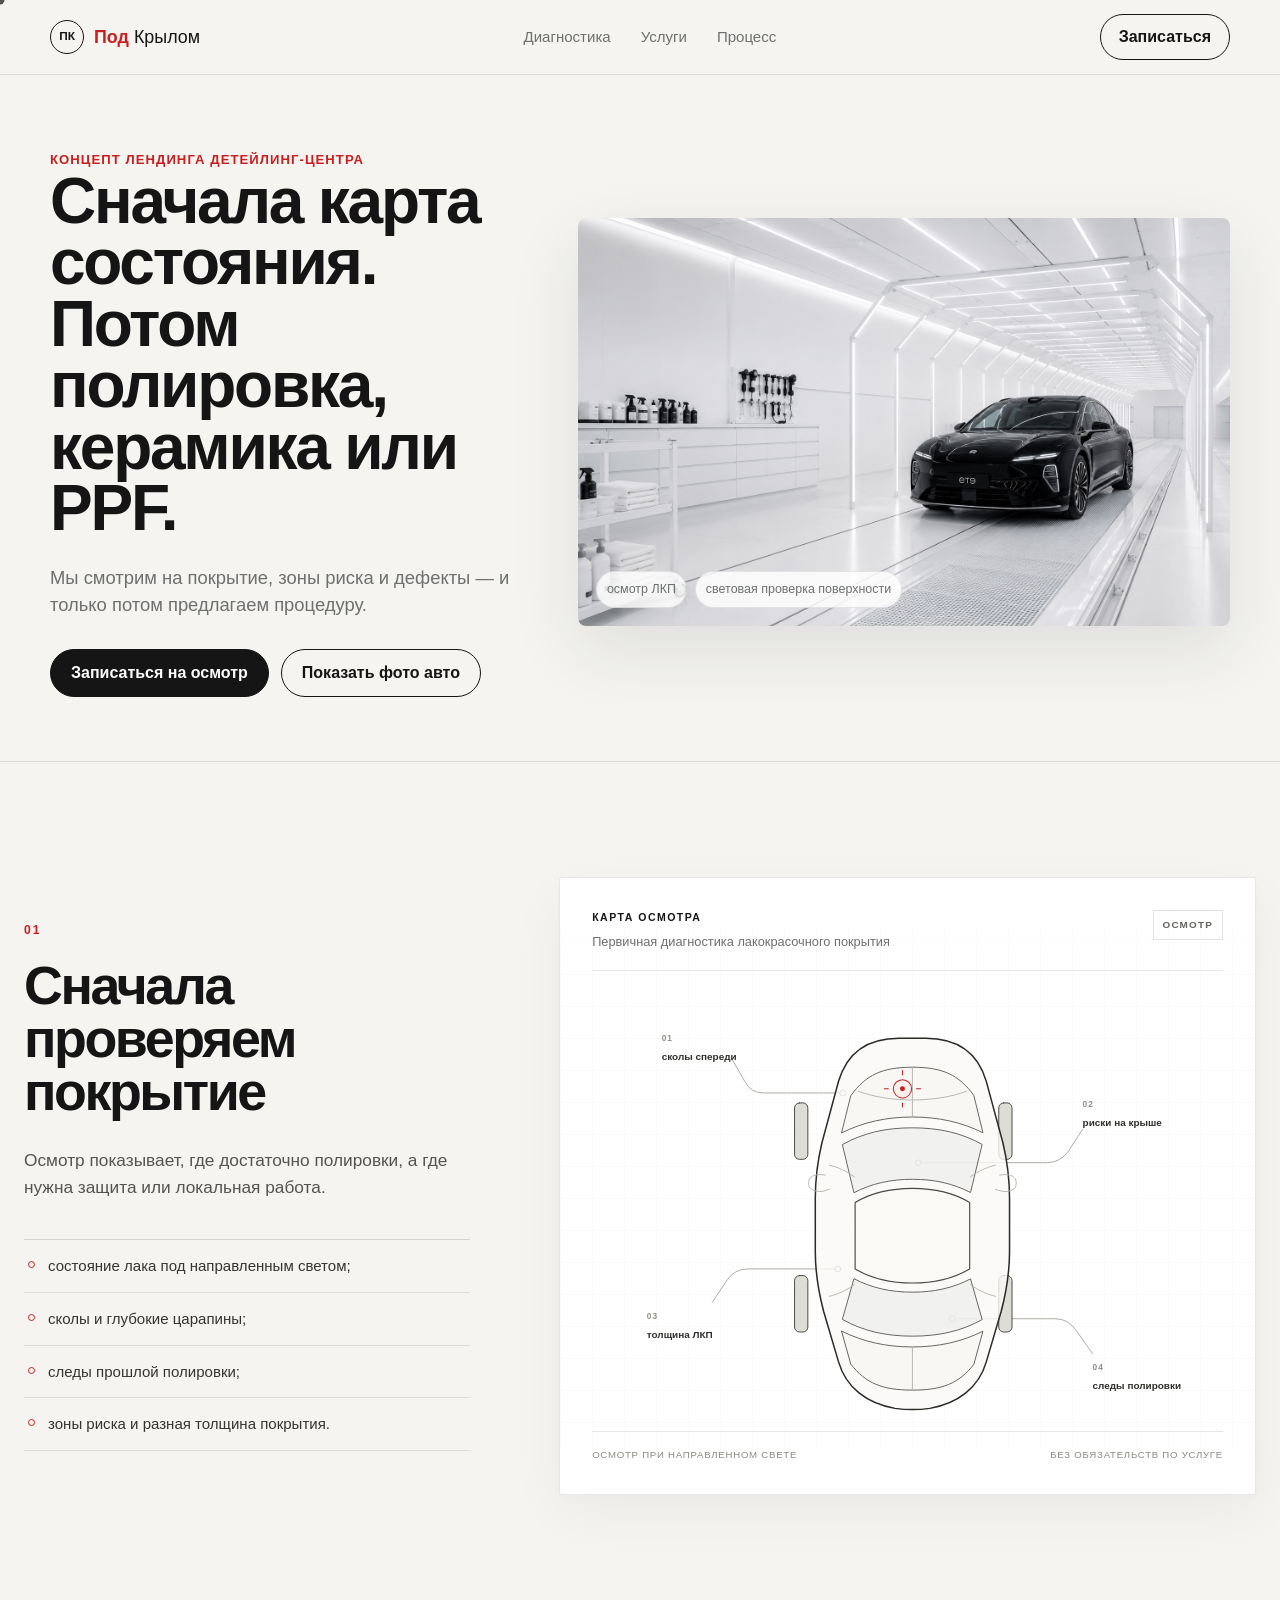
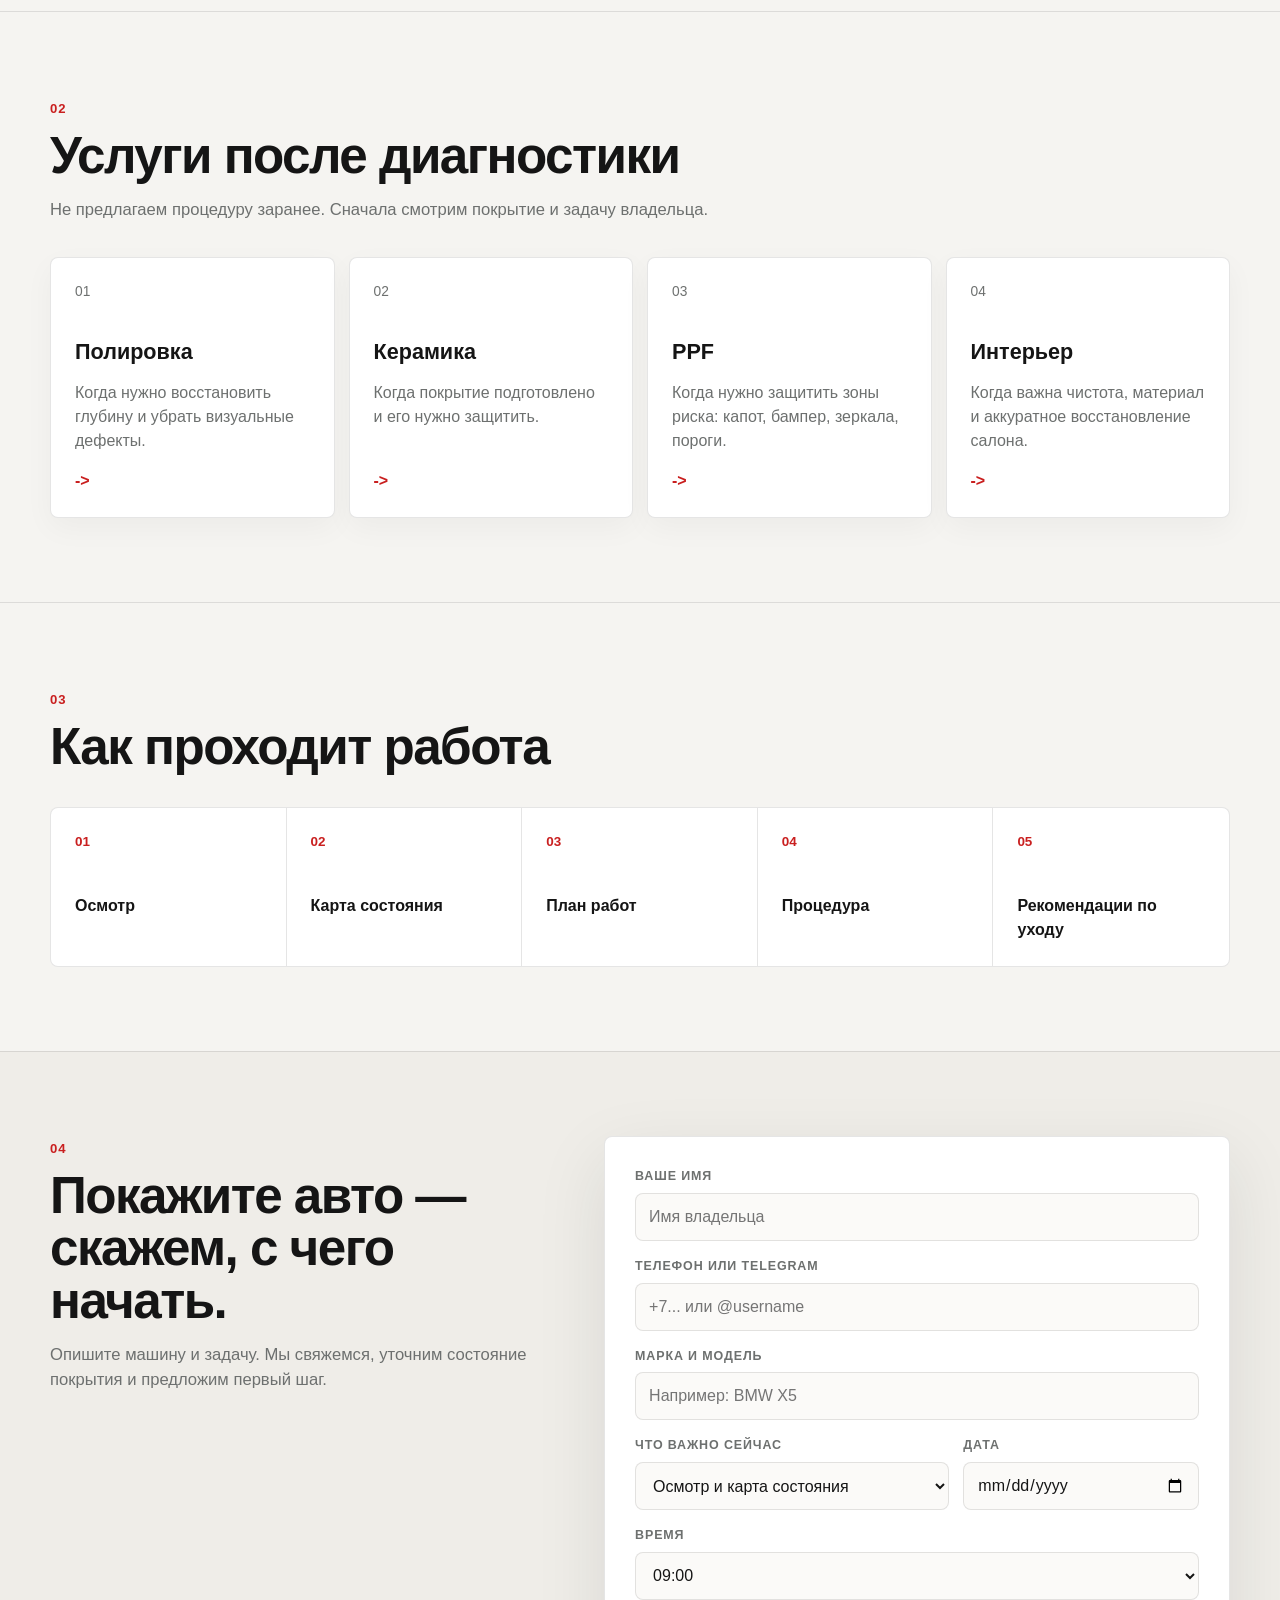
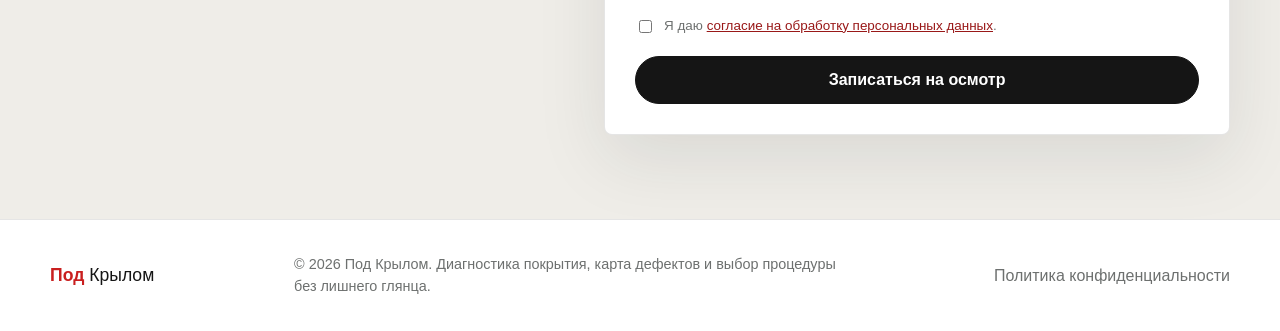
==== commit b33882ab: "Improve detailing inspection map" ====
--- a/index.html
+++ b/index.html
@@ -7,7 +7,7 @@
     <meta name="description" content="Под Крылом — детейлинг-студия в Москве. Сначала смотрим лак, зоны риска и дефекты, потом предлагаем полировку, керамику, PPF или интерьер.">
     <link rel="stylesheet" href="styles.css">
 </head>
-<body>
+<body id="top">
     <div class="preloader" id="preloader" aria-hidden="true">
         <div class="preloader-car">
             <svg viewBox="0 0 420 110" role="img" aria-label="Силуэт автомобиля">
@@ -27,7 +27,7 @@
 
     <header class="header">
         <div class="container header-container">
-            <a href="#" class="logo" aria-label="Под Крылом">
+            <a href="#top" class="logo" aria-label="Под Крылом">
                 <span class="logo-mark">ПК</span>
                 <span class="logo-text"><strong>Под</strong> Крылом</span>
             </a>
@@ -44,7 +44,7 @@
         <section class="hero-section">
             <div class="container hero-grid">
                 <div class="hero-copy">
-                    <span class="eyebrow">Детейлинг начинается с осмотра</span>
+                    <span class="eyebrow">Концепт лендинга детейлинг-центра</span>
                     <h1>Сначала карта состояния.<br>Потом полировка, керамика или PPF.</h1>
                     <p>Мы смотрим на покрытие, зоны риска и дефекты — и только потом предлагаем процедуру.</p>
                     <div class="hero-actions">
@@ -62,44 +62,126 @@
             </div>
         </section>
 
-        <section class="diagnostics-section" id="diagnostics">
-            <div class="container diagnostics-grid">
-                <div class="section-copy">
-                    <span class="section-number">01</span>
-                    <h2>Сначала смотрим на лак</h2>
-                    <p>Мы сначала смотрим на лак, а потом называем услугу.</p>
-                    <ul class="check-list">
-                        <li>царапины и круговые риски;</li>
-                        <li>сколы и зоны риска;</li>
+        <section class="diagnostics-section inspection" id="diagnostics">
+            <div class="inspection__container">
+                <div class="inspection__content">
+                    <span class="inspection__number">01</span>
+                    <h2 class="inspection__title">Сначала проверяем покрытие</h2>
+                    <p class="inspection__description">Осмотр показывает, где достаточно полировки, а где нужна защита или локальная работа.</p>
+                    <ul class="inspection__list">
+                        <li>состояние лака под направленным светом;</li>
+                        <li>сколы и глубокие царапины;</li>
                         <li>следы прошлой полировки;</li>
-                        <li>состояние лака под светом.</li>
+                        <li>зоны риска и разная толщина покрытия.</li>
                     </ul>
                 </div>
 
-                <div class="diagnostic-map inspection-area" aria-label="Карта состояния автомобиля">
-                    <div class="map-paper">
-                        <div class="map-head">
-                            <span>Карта состояния автомобиля</span>
-                            <strong>проверка покрытия</strong>
+                <div class="inspection-map inspection-area">
+                    <div class="inspection-map__header">
+                        <div>
+                            <span class="inspection-map__eyebrow">Карта осмотра</span>
+                            <p class="inspection-map__caption">Первичная диагностика лакокрасочного покрытия</p>
                         </div>
-                        <svg viewBox="0 0 620 340" role="img" aria-label="Схема автомобиля с зонами диагностики">
-                            <path class="car-plan" d="M154 175 C172 98 221 65 310 65 C399 65 448 98 466 175 C454 254 402 289 310 289 C218 289 166 254 154 175 Z" />
-                            <path class="car-plan light" d="M216 113 C245 94 279 86 310 86 C341 86 375 94 404 113" />
-                            <path class="car-plan light" d="M214 238 C244 258 278 267 310 267 C342 267 376 258 406 238" />
-                            <path class="car-plan light" d="M190 142 L430 142" />
-                            <path class="car-plan light" d="M190 209 L430 209" />
-                            <circle class="defect-dot dot-one" cx="236" cy="142" r="7" />
-                            <circle class="defect-dot dot-two" cx="388" cy="210" r="7" />
-                            <path class="risk-line" d="M214 203 C252 188 295 186 348 197" />
-                            <path class="red-mark" d="M392 112 l22 22 m0 -22 l-22 22" />
-                            <path class="red-pencil" d="M432 89 l58 58" />
-                            <path class="red-pencil-tip" d="M486 143 l15 27 l-28 -14 Z" />
-                            <path class="verified" d="M478 231 l16 16 l35 -42" />
+                        <span class="inspection-map__status">Осмотр</span>
+                    </div>
+
+                    <div class="inspection-map__canvas">
+                        <svg class="inspection-map__svg" viewBox="0 0 760 520" role="img" aria-labelledby="inspection-map-title inspection-map-description">
+                            <title id="inspection-map-title">Диагностическая карта покрытия автомобиля</title>
+                            <desc id="inspection-map-description">Вид автомобиля сверху с четырьмя зонами проверки: сколы спереди, риски на крыше, толщина лакокрасочного покрытия и следы прошлой полировки.</desc>
+
+                            <g class="map-callout-lines">
+                                <path d="M302 118 H207 Q191 118 184 104 L169 78" />
+                                <path d="M393 202 H548 Q564 202 574 188 L591 162" />
+                                <path d="M296 330 H188 Q172 330 163 343 L145 370" />
+                                <path d="M434 390 H558 Q574 390 584 405 L603 432" />
+                            </g>
+
+                            <g class="map-callout-points">
+                                <circle cx="302" cy="118" r="3.5" />
+                                <circle cx="393" cy="202" r="3.5" />
+                                <circle cx="296" cy="330" r="3.5" />
+                                <circle cx="434" cy="390" r="3.5" />
+                            </g>
+
+                            <g class="map-label">
+                                <text class="map-label__number" x="84" y="55">01</text>
+                                <text class="map-label__title" x="84" y="78">сколы спереди</text>
+                            </g>
+                            <g class="map-label">
+                                <text class="map-label__number" x="591" y="135">02</text>
+                                <text class="map-label__title" x="591" y="158">риски на крыше</text>
+                            </g>
+                            <g class="map-label">
+                                <text class="map-label__number" x="66" y="390">03</text>
+                                <text class="map-label__title" x="66" y="413">толщина ЛКП</text>
+                            </g>
+                            <g class="map-label">
+                                <text class="map-label__number" x="603" y="452">04</text>
+                                <text class="map-label__title" x="603" y="475">следы полировки</text>
+                            </g>
+
+                            <g class="inspection-car-outline" transform="translate(255 48)">
+                                <g class="inspection-car-wheels">
+                                    <rect x="-11" y="82" width="16" height="68" rx="6" />
+                                    <rect x="235" y="82" width="16" height="68" rx="6" />
+                                    <rect x="-11" y="290" width="16" height="68" rx="6" />
+                                    <rect x="235" y="290" width="16" height="68" rx="6" />
+                                </g>
+                                <path class="inspection-car-body" d="M115 4 C77 4 52 22 42 56 L22 130 C17 151 14 174 14 197 L14 261 C14 286 18 310 24 333 L42 394 C51 425 76 444 110 450 C124 452 138 452 152 450 C186 444 211 425 220 394 L238 333 C244 310 248 286 248 261 L248 197 C248 174 245 151 240 130 L220 56 C210 22 185 4 147 4 Z" />
+                                <path class="inspection-car-panel" d="M57 73 C75 48 95 39 131 39 C167 39 187 48 205 73 L216 118 C190 105 162 99 131 99 C100 99 72 105 46 118 Z" />
+                                <path class="inspection-car-detail" d="M66 68 C103 82 159 82 196 68" />
+                                <path class="inspection-car-glass" d="M47 132 C72 118 99 112 131 112 C163 112 190 118 215 132 L201 190 C180 179 157 174 131 174 C105 174 82 179 61 190 Z" />
+                                <path class="inspection-car-roof" d="M62 202 C82 190 105 185 131 185 C157 185 180 190 200 202 L200 282 C180 294 157 299 131 299 C105 299 82 294 62 282 Z" />
+                                <path class="inspection-car-glass" d="M61 294 C82 305 105 310 131 310 C157 310 180 305 201 294 L215 343 C190 357 163 363 131 363 C99 363 72 357 47 343 Z" />
+                                <path class="inspection-car-panel" d="M46 357 C72 370 100 376 131 376 C162 376 190 370 216 357 L205 397 C187 420 167 428 131 428 C95 428 75 420 57 397 Z" />
+                                <path class="inspection-car-detail" d="M131 39 V99" />
+                                <path class="inspection-car-detail" d="M131 376 V428" />
+                                <path class="inspection-car-detail" d="M31 157 C43 160 51 164 61 171" />
+                                <path class="inspection-car-detail" d="M231 157 C219 160 211 164 201 171" />
+                                <path class="inspection-car-detail" d="M31 315 C43 312 51 308 61 301" />
+                                <path class="inspection-car-detail" d="M231 315 C219 312 211 308 201 301" />
+                                <path class="inspection-car-detail" d="M26 169 C10 166 3 173 7 184 C14 190 21 190 31 186" />
+                                <path class="inspection-car-detail" d="M236 169 C252 166 259 173 255 184 C248 190 241 190 231 186" />
+
+                                <g class="diagnostic-mark">
+                                    <circle cx="119" cy="65" r="11" />
+                                    <circle cx="119" cy="65" r="3" />
+                                    <path d="M119 48 V43 M119 82 V87 M102 65 H97 M136 65 H141" />
+                                </g>
+
+                                <g class="map-mobile-markers">
+                                    <g transform="translate(89 54)">
+                                        <circle r="13" />
+                                        <text x="0" y="4">01</text>
+                                    </g>
+                                    <g transform="translate(168 235)">
+                                        <circle r="13" />
+                                        <text x="0" y="4">02</text>
+                                    </g>
+                                    <g transform="translate(42 290)">
+                                        <circle r="13" />
+                                        <text x="0" y="4">03</text>
+                                    </g>
+                                    <g transform="translate(178 376)">
+                                        <circle r="13" />
+                                        <text x="0" y="4">04</text>
+                                    </g>
+                                </g>
+                            </g>
                         </svg>
                     </div>
-                    <div class="map-note">
-                        <strong>Зона внимания</strong>
-                        <span>Отмечаем дефект, потом выбираем способ работы.</span>
+
+                    <ol class="inspection-map__legend">
+                        <li><span>01</span><p>Сколы спереди</p></li>
+                        <li><span>02</span><p>Риски на крыше</p></li>
+                        <li><span>03</span><p>Толщина ЛКП</p></li>
+                        <li><span>04</span><p>Следы полировки</p></li>
+                    </ol>
+
+                    <div class="inspection-map__footer">
+                        <span>Осмотр при направленном свете</span>
+                        <span>Без обязательств по услуге</span>
                     </div>
                 </div>
             </div>
@@ -191,7 +273,7 @@
                         </div>
                         <div class="form-group">
                             <label for="visitDate">Дата</label>
-                            <input type="date" id="visitDate" name="date" required>
+                            <input type="date" id="visitDate" name="date" required aria-label="Дата осмотра">
                         </div>
                     </div>
                     <div class="form-group">
@@ -203,7 +285,7 @@
                         </select>
                     </div>
                     <div class="form-agreement">
-                        <input type="checkbox" id="agree" name="agreement" required>
+                        <input type="checkbox" id="agree" name="agreement" required aria-label="Согласие на обработку персональных данных">
                         <label for="agree">Я даю <a href="privacy.html" target="_blank">согласие на обработку персональных данных</a>.</label>
                     </div>
                     <button type="submit" class="btn btn-primary submit-btn">Записаться на осмотр</button>
--- a/styles.css
+++ b/styles.css
@@ -56,7 +56,7 @@
     gap: 18px;
     align-content: center;
     background: #f8f7f4;
-    transition: opacity 350ms ease, visibility 350ms ease;
+    transition: opacity 220ms ease, visibility 220ms ease;
 }
 
 .preloader.is-hidden {
@@ -431,131 +431,467 @@
 
 .map-paper {
     position: relative;
-    min-height: 430px;
-    padding: 28px;
+    min-height: 500px;
+    padding: 26px 28px 22px;
     border: 1px solid var(--line);
     border-radius: var(--radius);
     background:
-        linear-gradient(rgba(21, 21, 21, 0.035) 1px, transparent 1px),
-        linear-gradient(90deg, rgba(21, 21, 21, 0.035) 1px, transparent 1px),
-        #fff;
-    background-size: 36px 36px;
+        linear-gradient(rgba(21, 21, 21, 0.022) 1px, transparent 1px),
+        linear-gradient(90deg, rgba(21, 21, 21, 0.022) 1px, transparent 1px),
+        #fbfbfa;
+    background-size: 42px 42px;
     box-shadow: var(--shadow);
     overflow: hidden;
 }
 
 .map-head {
     display: flex;
+    align-items: center;
     justify-content: space-between;
     gap: 16px;
     color: var(--muted);
     font-size: 0.88rem;
 }
 
+.map-head span {
+    display: inline-flex;
+    align-items: center;
+    gap: 9px;
+}
+
+.map-head i {
+    width: 8px;
+    height: 8px;
+    border-radius: 50%;
+    background: var(--accent);
+    box-shadow: 0 0 0 5px rgba(201, 31, 31, 0.08);
+}
+
 .map-head strong {
     color: var(--ink);
-}
-
-.diagnostic-map svg {
+    font-weight: 700;
+}
+
+.inspection-plan {
+    display: block;
     width: 100%;
-    height: 330px;
-    margin-top: 20px;
+    height: auto;
+    aspect-ratio: 760 / 440;
+    margin-top: 8px;
     overflow: visible;
 }
 
-.car-plan {
+.vehicle-body {
+    fill: url(#bodyPaint);
+    stroke: rgba(10, 11, 12, 0.92);
+    stroke-width: 2.5;
+}
+
+.vehicle-wheel {
+    fill: #101112;
+}
+
+.vehicle-panel {
+    fill: rgba(255, 255, 255, 0.035);
+    stroke: rgba(255, 255, 255, 0.22);
+    stroke-width: 1.4;
+}
+
+.vehicle-glass {
+    fill: url(#glassPaint);
+    stroke: rgba(255, 255, 255, 0.28);
+    stroke-width: 1.5;
+}
+
+.vehicle-roof {
+    fill: #222526;
+    stroke: rgba(255, 255, 255, 0.16);
+    stroke-width: 1.4;
+}
+
+.vehicle-line,
+.vehicle-mirror,
+.vehicle-highlight {
     fill: none;
-    stroke: rgba(21, 21, 21, 0.75);
-    stroke-width: 3;
+    stroke: rgba(255, 255, 255, 0.22);
+    stroke-width: 1.35;
     stroke-linecap: round;
     stroke-linejoin: round;
-    stroke-dasharray: 900;
-    stroke-dashoffset: 900;
-    animation: draw-line 1300ms ease forwards;
-}
-
-.car-plan.light {
-    stroke: rgba(21, 21, 21, 0.25);
+}
+
+.vehicle-highlight {
+    stroke: rgba(255, 255, 255, 0.55);
     stroke-width: 2;
-    animation-delay: 160ms;
-}
-
-.defect-dot {
+}
+
+.scan-beam path {
+    fill: none;
+    stroke: rgba(201, 31, 31, 0.42);
+    stroke-width: 2;
+    stroke-linecap: round;
+    stroke-dasharray: 34 18;
+    animation: scan-map 5.2s linear infinite;
+}
+
+.scan-beam path:last-child {
+    stroke: rgba(201, 31, 31, 0.16);
+    animation-delay: -1.4s;
+}
+
+.inspection-zone path {
+    fill: none;
+    stroke: rgba(201, 31, 31, 0.52);
+    stroke-width: 1.5;
+    stroke-linecap: round;
+    stroke-dasharray: 4 5;
+}
+
+.inspection-zone circle {
+    fill: #fbfbfa;
+    stroke: var(--accent);
+    stroke-width: 2;
+    transform-box: fill-box;
+    transform-origin: center;
+    animation: zone-pulse 4.8s ease-in-out infinite;
+}
+
+.inspection-zone--two circle {
+    animation-delay: -1.2s;
+}
+
+.inspection-zone--three circle {
+    animation-delay: -2.4s;
+}
+
+.inspection-zone--four circle {
+    animation-delay: -3.6s;
+}
+
+.zone-number,
+.zone-title,
+.zone-caption {
+    font-family: Inter, -apple-system, BlinkMacSystemFont, "Segoe UI", sans-serif;
+}
+
+.zone-number {
+    fill: var(--accent);
+    font-size: 13px;
+    font-weight: 800;
+    text-anchor: middle;
+}
+
+.zone-title {
     fill: var(--ink);
-    opacity: 0;
-    animation: point-in 300ms ease forwards;
-}
-
-.dot-one {
-    animation-delay: 700ms;
-}
-
-.dot-two {
-    animation-delay: 920ms;
-}
-
-.risk-line {
+    font-size: 15px;
+    font-weight: 750;
+}
+
+.zone-caption {
+    fill: var(--muted);
+    font-size: 12px;
+}
+
+.map-legend {
+    display: grid;
+    grid-template-columns: repeat(4, minmax(0, 1fr));
+    gap: 8px;
+    padding-top: 16px;
+    border-top: 1px solid var(--line);
+}
+
+.map-legend span {
+    display: flex;
+    align-items: center;
+    gap: 9px;
+    color: #454847;
+    font-size: 0.78rem;
+    white-space: nowrap;
+}
+
+.map-legend b {
+    color: var(--accent);
+    font-size: 0.68rem;
+    letter-spacing: 0.06em;
+}
+
+/* Inspection block from detailing-inspection-block.zip, scoped to avoid SVG conflicts. */
+.inspection {
+    padding: clamp(72px, 9vw, 140px) 24px;
+    overflow: hidden;
+    color: var(--ink);
+    background: var(--bg);
+}
+
+.inspection__container {
+    display: grid;
+    grid-template-columns: minmax(280px, 0.78fr) minmax(540px, 1.22fr);
+    gap: clamp(48px, 7vw, 112px);
+    align-items: center;
+    width: min(1240px, 100%);
+    margin: 0 auto;
+}
+
+.inspection__content {
+    max-width: 490px;
+}
+
+.inspection__number {
+    display: block;
+    margin-bottom: 20px;
+    color: var(--accent);
+    font-size: 0.76rem;
+    font-weight: 800;
+    letter-spacing: 0.16em;
+}
+
+.inspection__title {
+    max-width: 470px;
+    margin: 0;
+    font-size: clamp(36px, 4.2vw, 62px);
+    font-weight: 720;
+    line-height: 0.98;
+    letter-spacing: -0.045em;
+}
+
+.inspection__description {
+    max-width: 460px;
+    margin: 30px 0 0;
+    color: #55544f;
+    font-size: clamp(16px, 1.35vw, 19px);
+    line-height: 1.55;
+}
+
+.inspection__list {
+    display: grid;
+    margin: 38px 0 0;
+    padding: 0;
+    list-style: none;
+    border-top: 1px solid rgba(23, 23, 21, 0.14);
+}
+
+.inspection__list li {
+    position: relative;
+    padding: 15px 12px 15px 24px;
+    border-bottom: 1px solid rgba(23, 23, 21, 0.11);
+    color: #343431;
+    font-size: 0.94rem;
+    line-height: 1.45;
+}
+
+.inspection__list li::before {
+    content: "";
+    position: absolute;
+    top: 21px;
+    left: 4px;
+    width: 5px;
+    height: 5px;
+    border: 1px solid var(--accent);
+    border-radius: 50%;
+}
+
+.inspection .inspection-map {
+    position: relative;
+    min-width: 0;
+    padding: clamp(20px, 2.5vw, 34px);
+    overflow: hidden;
+    border: 1px solid rgba(23, 23, 21, 0.1);
+    border-radius: 3px;
+    background: #fff;
+    box-shadow: 0 18px 60px rgba(31, 29, 25, 0.045), 0 2px 8px rgba(31, 29, 25, 0.025);
+}
+
+.inspection .inspection-map::before {
+    content: "";
+    position: absolute;
+    inset: 0;
+    pointer-events: none;
+    opacity: 0.58;
+    background-image:
+        linear-gradient(rgba(35, 35, 32, 0.035) 1px, transparent 1px),
+        linear-gradient(90deg, rgba(35, 35, 32, 0.035) 1px, transparent 1px);
+    background-size: 32px 32px;
+    mask-image: linear-gradient(to bottom, transparent, #000 12%, #000 88%, transparent);
+}
+
+.inspection .inspection-map > * {
+    position: relative;
+    z-index: 1;
+}
+
+.inspection-map__header {
+    display: flex;
+    gap: 24px;
+    align-items: flex-start;
+    justify-content: space-between;
+    padding-bottom: 19px;
+    border-bottom: 1px solid rgba(23, 23, 21, 0.1);
+}
+
+.inspection-map__eyebrow {
+    display: block;
+    margin-bottom: 7px;
+    font-size: 0.66rem;
+    font-weight: 800;
+    letter-spacing: 0.14em;
+    text-transform: uppercase;
+}
+
+.inspection-map__caption {
+    margin: 0;
+    color: var(--muted);
+    font-size: 0.8rem;
+    line-height: 1.45;
+}
+
+.inspection-map__status {
+    flex: 0 0 auto;
+    padding: 7px 9px 6px;
+    border: 1px solid rgba(23, 23, 21, 0.13);
+    color: #66645f;
+    font-size: 0.62rem;
+    font-weight: 800;
+    letter-spacing: 0.12em;
+    text-transform: uppercase;
+}
+
+.inspection-map__canvas {
+    min-width: 0;
+    padding: clamp(10px, 2vw, 24px) 0 4px;
+}
+
+.inspection-map__svg {
+    display: block;
+    width: 100%;
+    height: auto;
+    overflow: visible;
+}
+
+.map-callout-lines {
     fill: none;
-    stroke: rgba(21, 21, 21, 0.35);
-    stroke-width: 2;
-    stroke-dasharray: 8 8;
-}
-
-.red-mark,
-.verified {
+    stroke: #aaa8a1;
+    stroke-width: 1.15;
+    stroke-linecap: round;
+    stroke-linejoin: round;
+    vector-effect: non-scaling-stroke;
+}
+
+.map-callout-points {
+    fill: #fff;
+    stroke: #77756f;
+    stroke-width: 1.15;
+    vector-effect: non-scaling-stroke;
+}
+
+.map-label__number {
+    fill: #918f88;
+    font-size: 10px;
+    font-weight: 800;
+    letter-spacing: 0.12em;
+}
+
+.map-label__title {
+    fill: #302f2c;
+    font-size: 12px;
+    font-weight: 560;
+}
+
+.inspection-car-outline {
+    fill: none;
+    stroke-linecap: round;
+    stroke-linejoin: round;
+}
+
+.inspection-car-body {
+    fill: rgba(250, 249, 247, 0.82);
+    stroke: #292926;
+    stroke-width: 1.5;
+    vector-effect: non-scaling-stroke;
+}
+
+.inspection-car-panel {
+    fill: rgba(247, 246, 243, 0.62);
+    stroke: #696862;
+    stroke-width: 1;
+    vector-effect: non-scaling-stroke;
+}
+
+.inspection-car-glass {
+    fill: rgba(226, 228, 226, 0.42);
+    stroke: #686762;
+    stroke-width: 1;
+    vector-effect: non-scaling-stroke;
+}
+
+.inspection-car-roof {
+    fill: rgba(250, 249, 247, 0.78);
+    stroke: #4b4a46;
+    stroke-width: 1.15;
+    vector-effect: non-scaling-stroke;
+}
+
+.inspection-car-detail {
+    fill: none;
+    stroke: #b2b0a9;
+    stroke-width: 0.9;
+    vector-effect: non-scaling-stroke;
+}
+
+.inspection-car-wheels rect {
+    fill: #dedcd6;
+    stroke: #4d4c48;
+    stroke-width: 1;
+    vector-effect: non-scaling-stroke;
+}
+
+.diagnostic-mark {
     fill: none;
     stroke: var(--accent);
-    stroke-width: 5;
-    stroke-linecap: round;
-    stroke-linejoin: round;
-    opacity: 0;
-    animation: mark-in 320ms ease forwards;
-}
-
-.red-mark {
-    animation-delay: 1100ms;
-}
-
-.verified {
-    animation-delay: 1300ms;
-}
-
-.red-pencil {
-    fill: none;
-    stroke: var(--accent);
-    stroke-width: 9;
-    stroke-linecap: round;
-    opacity: 0;
-    animation: mark-in 320ms ease 1040ms forwards;
-}
-
-.red-pencil-tip {
-    fill: #1b1b1b;
-    opacity: 0;
-    animation: mark-in 320ms ease 1040ms forwards;
-}
-
-.map-note {
-    position: absolute;
-    right: 28px;
-    bottom: 28px;
-    width: min(230px, calc(100% - 56px));
-    padding: 18px;
-    border: 1px solid rgba(201, 31, 31, 0.18);
-    border-radius: var(--radius);
-    background: rgba(255, 255, 255, 0.86);
-    box-shadow: 0 16px 42px rgba(201, 31, 31, 0.08);
-}
-
-.map-note strong,
-.map-note span {
-    display: block;
-}
-
-.map-note span {
-    margin-top: 6px;
-    color: var(--muted);
-    font-size: 0.92rem;
+    stroke-width: 1.25;
+    vector-effect: non-scaling-stroke;
+}
+
+.diagnostic-mark circle:first-child {
+    fill: rgba(201, 31, 31, 0.035);
+}
+
+.diagnostic-mark circle:nth-child(2) {
+    fill: var(--accent);
+    stroke: none;
+}
+
+.map-mobile-markers {
+    display: none;
+}
+
+.map-mobile-markers circle {
+    fill: #fff;
+    stroke: #4c4b47;
+    stroke-width: 1;
+    vector-effect: non-scaling-stroke;
+}
+
+.map-mobile-markers text {
+    fill: #343330;
+    stroke: none;
+    font-size: 8px;
+    font-weight: 800;
+    text-anchor: middle;
+}
+
+.inspection-map__legend {
+    display: none;
+}
+
+.inspection-map__footer {
+    display: flex;
+    gap: 18px;
+    justify-content: space-between;
+    padding-top: 16px;
+    border-top: 1px solid rgba(23, 23, 21, 0.1);
+    color: #8a8881;
+    font-size: 0.6rem;
+    letter-spacing: 0.08em;
+    text-transform: uppercase;
 }
 
 .section-head {
@@ -790,6 +1126,30 @@
     }
 }
 
+@keyframes scan-map {
+    to {
+        stroke-dashoffset: -210;
+    }
+}
+
+@keyframes zone-pulse {
+    0%, 72%, 100% {
+        fill: #fbfbfa;
+        transform: scale(1);
+    }
+    82% {
+        fill: #f7dfdc;
+        transform: scale(1.12);
+    }
+}
+
+@media (prefers-reduced-motion: reduce) {
+    .scan-beam path,
+    .inspection-zone circle {
+        animation: none;
+    }
+}
+
 @keyframes hero-sweep {
     0%, 35% {
         transform: translateX(-85%);
@@ -879,22 +1239,28 @@
     }
 
     .map-paper {
-        min-height: 360px;
+        min-height: auto;
         padding: 18px;
     }
 
-    .diagnostic-map svg {
-        height: 260px;
+    .inspection-plan {
+        width: 112%;
+        max-width: none;
+        margin-left: -6%;
     }
 
     .map-head {
-        display: grid;
-    }
-
-    .map-note {
-        position: static;
-        width: auto;
-        margin-top: 12px;
+        align-items: flex-start;
+        font-size: 0.78rem;
+    }
+
+    .map-legend {
+        grid-template-columns: repeat(2, minmax(0, 1fr));
+        gap: 10px 12px;
+    }
+
+    .map-legend span {
+        white-space: normal;
     }
 
     .services-grid,
@@ -916,3 +1282,158 @@
         flex-direction: column;
     }
 }
+
+@media (max-width: 1020px) {
+    .inspection__container {
+        grid-template-columns: minmax(250px, 0.75fr) minmax(430px, 1.25fr);
+        gap: 42px;
+    }
+
+    .inspection__title {
+        font-size: clamp(34px, 4.6vw, 48px);
+    }
+
+    .map-label__title {
+        font-size: 11px;
+    }
+}
+
+@media (max-width: 760px) {
+    .inspection {
+        padding: 72px 16px;
+    }
+
+    .inspection__container {
+        display: flex;
+        flex-direction: column;
+        gap: 44px;
+        align-items: stretch;
+    }
+
+    .inspection__content {
+        max-width: none;
+    }
+
+    .inspection__title {
+        max-width: 570px;
+        font-size: clamp(34px, 11vw, 48px);
+        line-height: 1;
+    }
+
+    .inspection__description {
+        margin-top: 24px;
+        font-size: 16px;
+    }
+
+    .inspection__list {
+        margin-top: 30px;
+    }
+
+    .inspection .inspection-map {
+        width: 100%;
+        padding: 18px;
+    }
+
+    .inspection .inspection-map::before {
+        background-size: 24px 24px;
+    }
+
+    .inspection-map__header {
+        gap: 14px;
+        padding-bottom: 15px;
+    }
+
+    .inspection-map__caption {
+        max-width: 210px;
+        font-size: 11px;
+    }
+
+    .inspection-map__status {
+        padding: 6px 7px 5px;
+        font-size: 8px;
+    }
+
+    .inspection-map__canvas {
+        padding: 18px 0 8px;
+    }
+
+    .inspection-map__svg {
+        width: min(100%, 420px);
+        margin: 0 auto;
+    }
+
+    .map-label,
+    .map-callout-lines,
+    .map-callout-points {
+        display: none;
+    }
+
+    .map-mobile-markers {
+        display: block;
+    }
+
+    .inspection-map__legend {
+        display: grid;
+        grid-template-columns: repeat(2, minmax(0, 1fr));
+        margin: 0;
+        padding: 0;
+        border-top: 1px solid rgba(23, 23, 21, 0.1);
+        list-style: none;
+    }
+
+    .inspection-map__legend li {
+        display: grid;
+        grid-template-columns: 25px minmax(0, 1fr);
+        gap: 7px;
+        align-items: baseline;
+        padding: 12px 8px;
+        border-bottom: 1px solid rgba(23, 23, 21, 0.08);
+    }
+
+    .inspection-map__legend li:nth-child(odd) {
+        border-right: 1px solid rgba(23, 23, 21, 0.08);
+    }
+
+    .inspection-map__legend span {
+        color: #8d8b84;
+        font-size: 9px;
+        font-weight: 800;
+        letter-spacing: 0.08em;
+    }
+
+    .inspection-map__legend p {
+        margin: 0;
+        color: #3f3e3a;
+        font-size: 11px;
+        line-height: 1.35;
+    }
+
+    .inspection-map__footer {
+        gap: 10px;
+        padding-top: 13px;
+        font-size: 7px;
+    }
+}
+
+@media (max-width: 390px) {
+    .inspection .inspection-map {
+        padding: 15px;
+    }
+
+    .inspection-map__caption {
+        max-width: 175px;
+    }
+
+    .inspection-map__legend {
+        grid-template-columns: 1fr;
+    }
+
+    .inspection-map__legend li:nth-child(odd) {
+        border-right: 0;
+    }
+
+    .inspection-map__footer {
+        display: grid;
+        grid-template-columns: 1fr;
+    }
+}
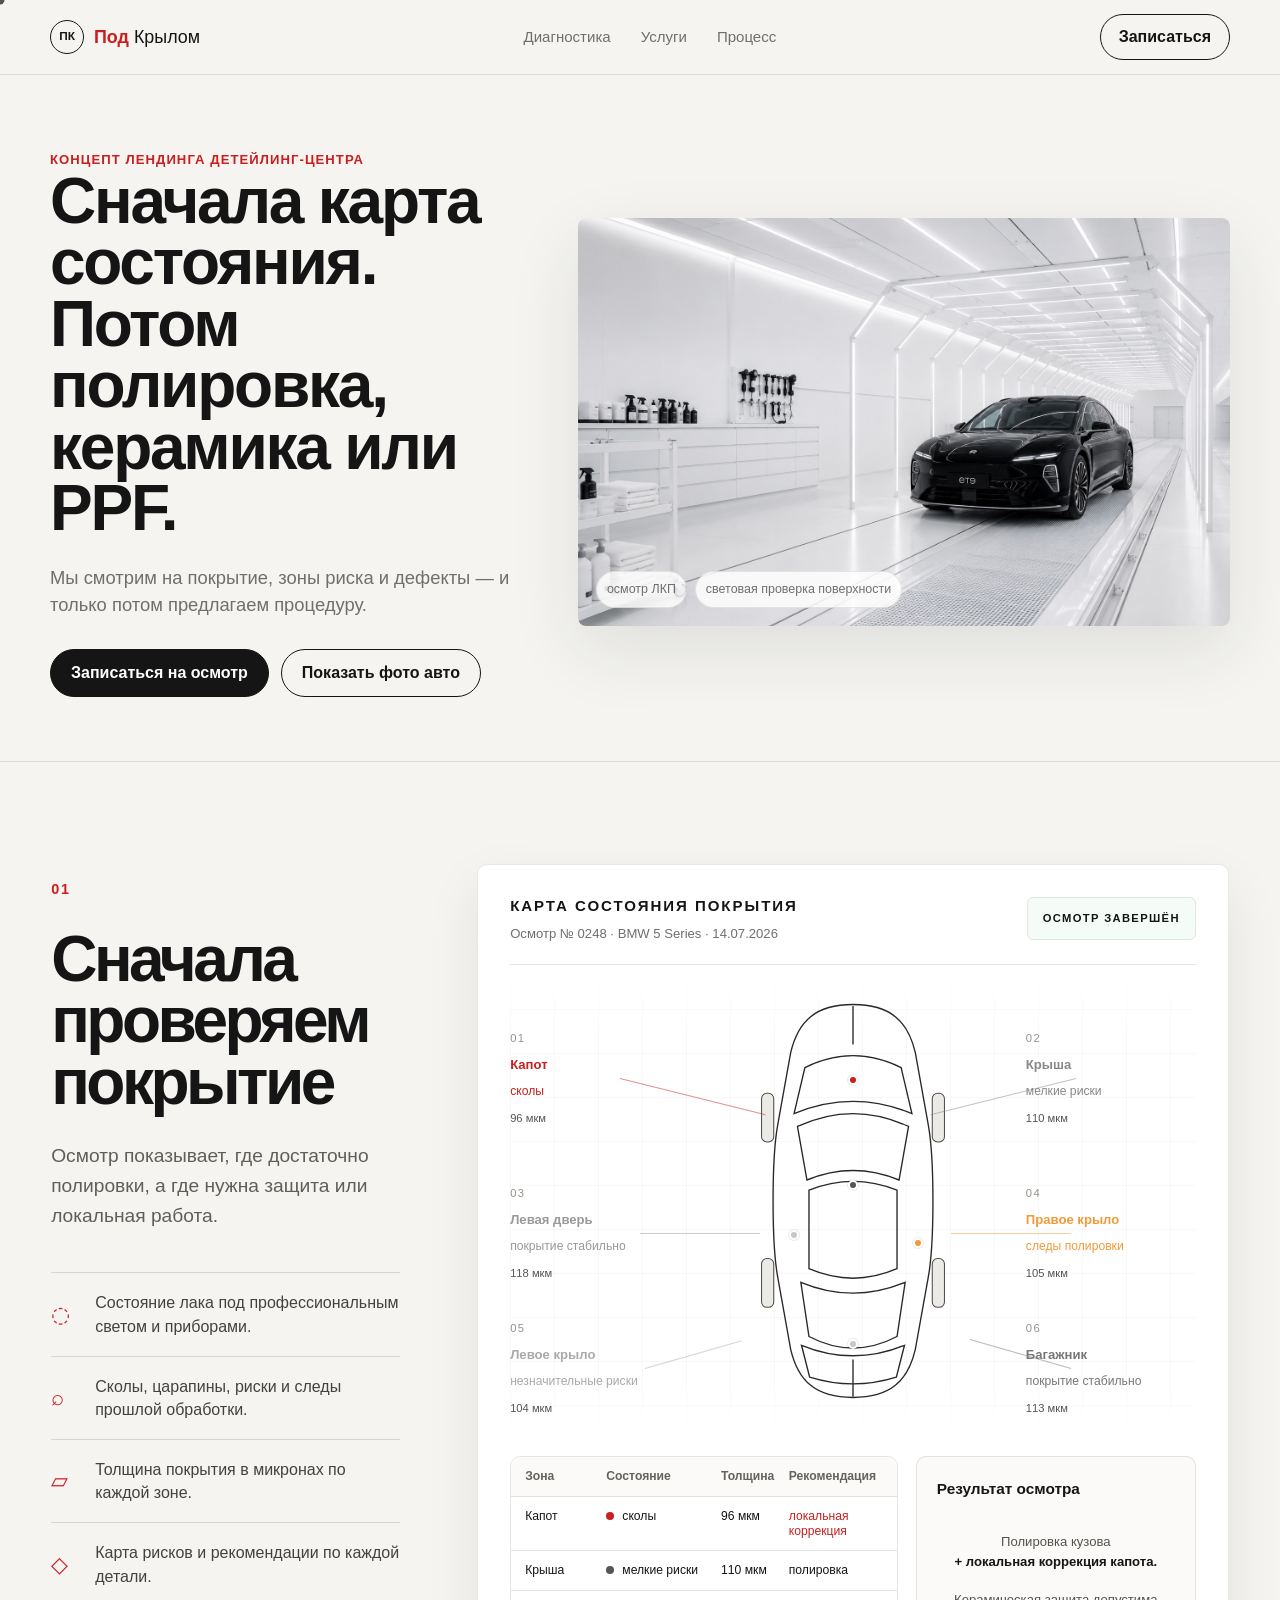
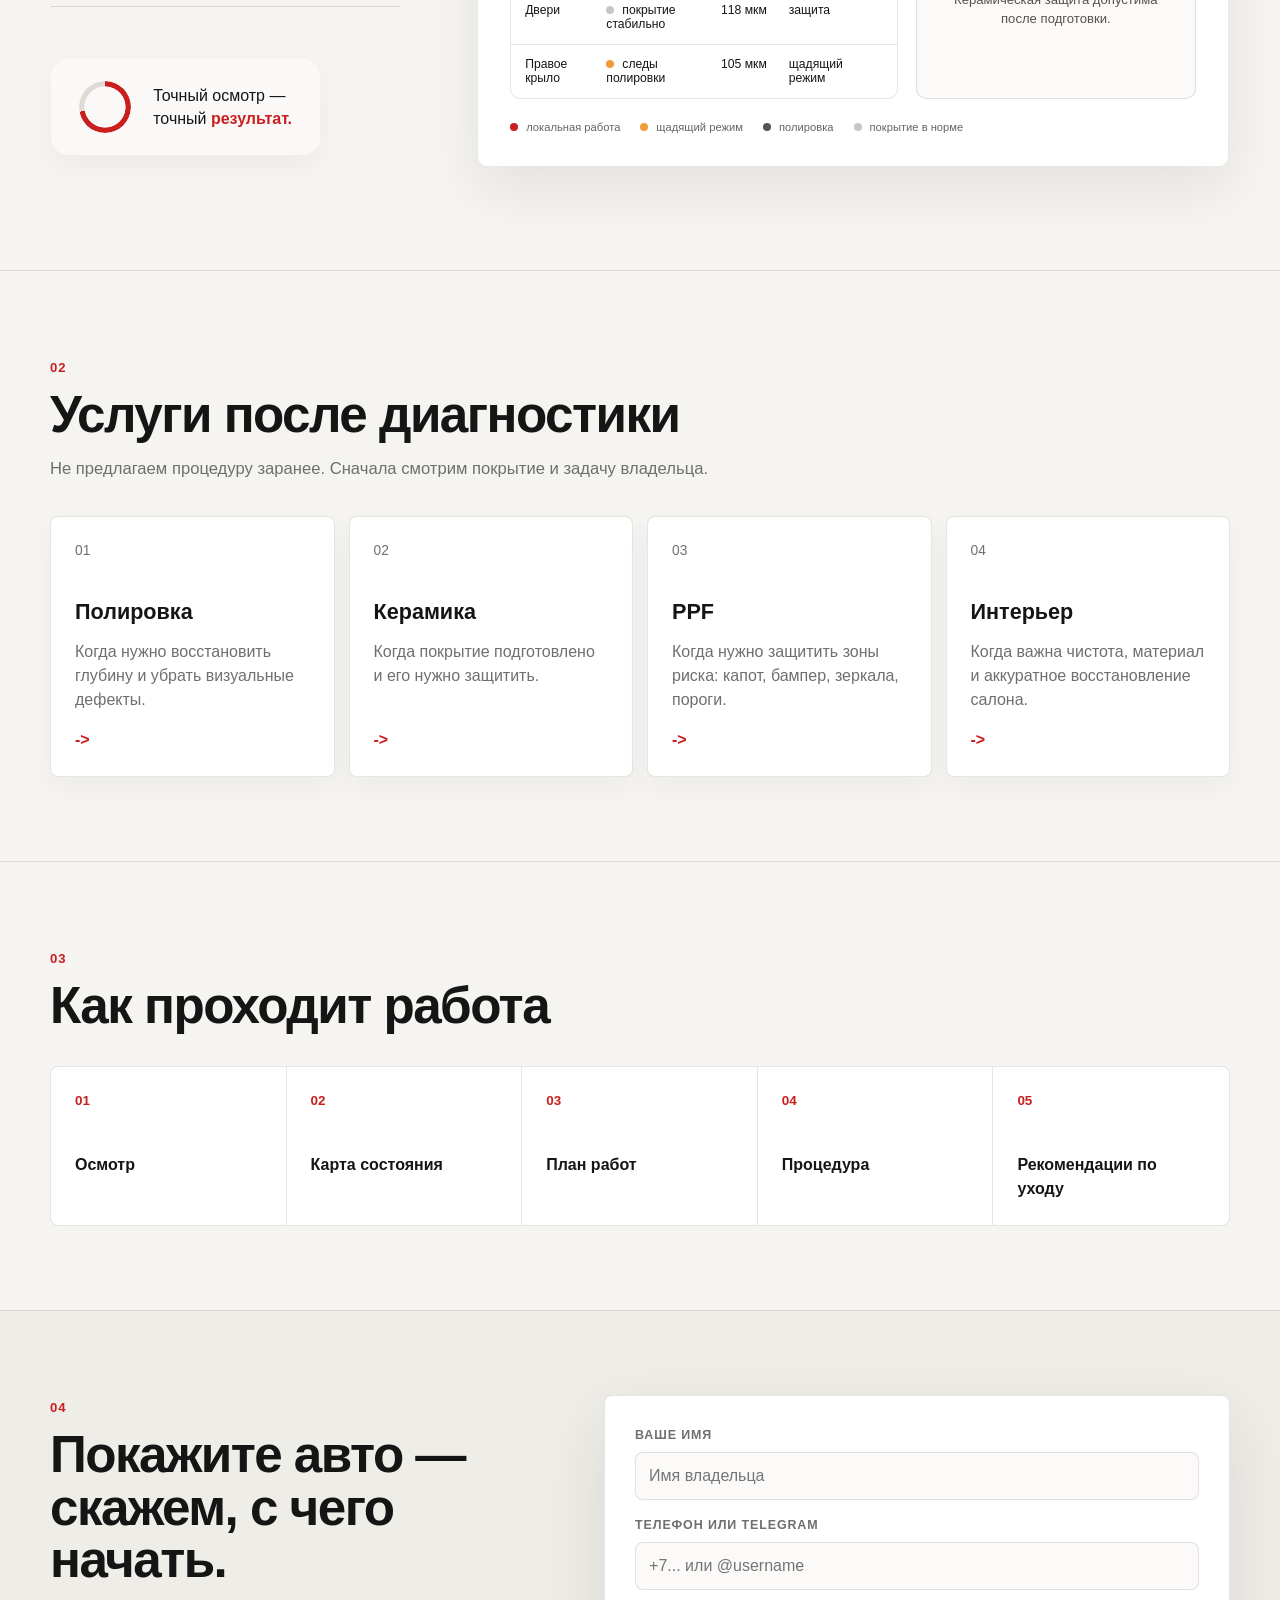
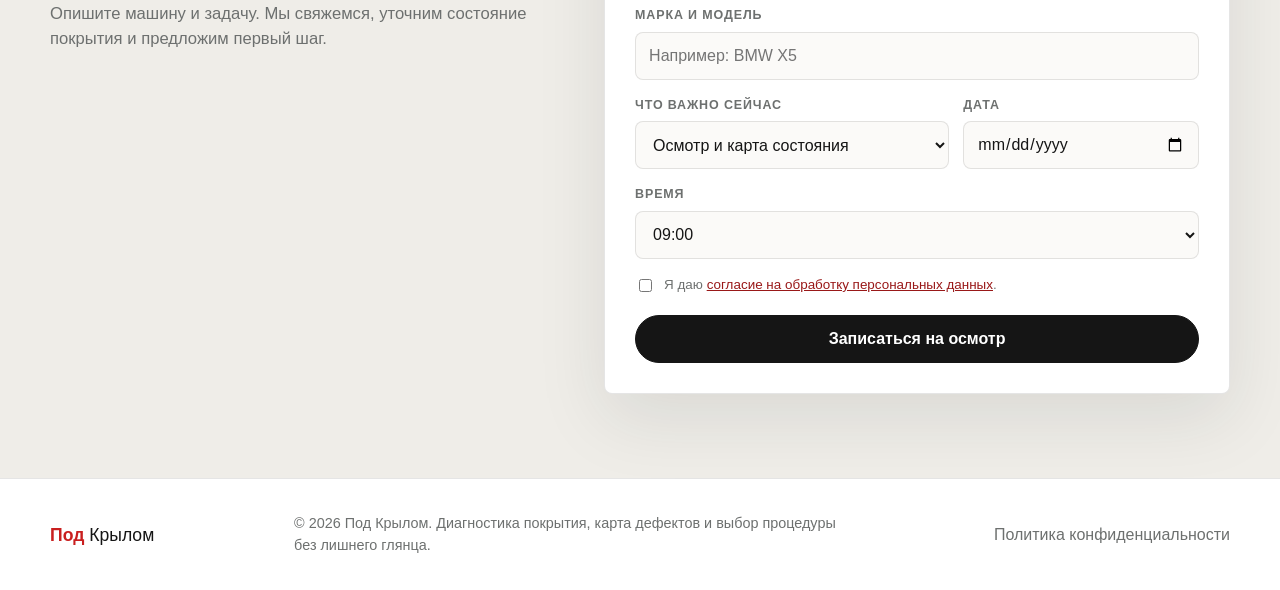
==== commit 956632b1: "Replace inspection block with diagnostic map package" ====
--- a/index.html
+++ b/index.html
@@ -62,129 +62,156 @@
             </div>
         </section>
 
-        <section class="diagnostics-section inspection" id="diagnostics">
-            <div class="inspection__container">
-                <div class="inspection__content">
-                    <span class="inspection__number">01</span>
-                    <h2 class="inspection__title">Сначала проверяем покрытие</h2>
-                    <p class="inspection__description">Осмотр показывает, где достаточно полировки, а где нужна защита или локальная работа.</p>
-                    <ul class="inspection__list">
-                        <li>состояние лака под направленным светом;</li>
-                        <li>сколы и глубокие царапины;</li>
-                        <li>следы прошлой полировки;</li>
-                        <li>зоны риска и разная толщина покрытия.</li>
-                    </ul>
-                </div>
-
-                <div class="inspection-map inspection-area">
-                    <div class="inspection-map__header">
-                        <div>
-                            <span class="inspection-map__eyebrow">Карта осмотра</span>
-                            <p class="inspection-map__caption">Первичная диагностика лакокрасочного покрытия</p>
-                        </div>
-                        <span class="inspection-map__status">Осмотр</span>
-                    </div>
-
-                    <div class="inspection-map__canvas">
-                        <svg class="inspection-map__svg" viewBox="0 0 760 520" role="img" aria-labelledby="inspection-map-title inspection-map-description">
-                            <title id="inspection-map-title">Диагностическая карта покрытия автомобиля</title>
-                            <desc id="inspection-map-description">Вид автомобиля сверху с четырьмя зонами проверки: сколы спереди, риски на крыше, толщина лакокрасочного покрытия и следы прошлой полировки.</desc>
-
-                            <g class="map-callout-lines">
-                                <path d="M302 118 H207 Q191 118 184 104 L169 78" />
-                                <path d="M393 202 H548 Q564 202 574 188 L591 162" />
-                                <path d="M296 330 H188 Q172 330 163 343 L145 370" />
-                                <path d="M434 390 H558 Q574 390 584 405 L603 432" />
+        <section class="inspection diagnostics-section" id="diagnostics">
+            <div class="inspection__copy">
+                <span class="inspection__index">01</span>
+                <h2 class="inspection__title">Сначала<br>проверяем покрытие</h2>
+                <p class="inspection__lead">Осмотр показывает, где достаточно полировки, а где нужна защита или локальная работа.</p>
+
+                <ul class="inspection__benefits">
+                    <li>
+                        <span class="inspection__benefit-icon" aria-hidden="true">◌</span>
+                        <span>Состояние лака под профессиональным светом и приборами.</span>
+                    </li>
+                    <li>
+                        <span class="inspection__benefit-icon" aria-hidden="true">⌕</span>
+                        <span>Сколы, царапины, риски и следы прошлой обработки.</span>
+                    </li>
+                    <li>
+                        <span class="inspection__benefit-icon" aria-hidden="true">▱</span>
+                        <span>Толщина покрытия в микронах по каждой зоне.</span>
+                    </li>
+                    <li>
+                        <span class="inspection__benefit-icon" aria-hidden="true">◇</span>
+                        <span>Карта рисков и рекомендации по каждой детали.</span>
+                    </li>
+                </ul>
+
+                <div class="inspection__result-chip">
+                    <span class="inspection__result-ring" aria-hidden="true"></span>
+                    <p>Точный осмотр —<br>точный <strong>результат.</strong></p>
+                </div>
+            </div>
+
+            <article class="inspection-card inspection-area">
+                <header class="inspection-card__header">
+                    <div>
+                        <p class="inspection-card__eyebrow">Карта состояния покрытия</p>
+                        <p class="inspection-card__meta">Осмотр № 0248 · BMW 5 Series · 14.07.2026</p>
+                    </div>
+                    <span class="inspection-card__status">Осмотр завершён</span>
+                </header>
+
+                <div class="inspection-card__map">
+                    <div class="inspection-card__grid" aria-hidden="true"></div>
+
+                    <div class="car-map" role="img" aria-label="Карта состояния кузова автомобиля">
+                        <svg class="car-map__car" viewBox="0 0 320 620" aria-hidden="true">
+                            <g fill="none" stroke="currentColor" stroke-width="2">
+                                <path d="M160 20 C105 20 79 44 68 91 L49 197 C44 224 42 254 42 310 C42 366 44 396 49 423 L68 529 C79 576 105 600 160 600 C215 600 241 576 252 529 L271 423 C276 396 278 366 278 310 C278 254 276 224 271 197 L252 91 C241 44 215 20 160 20Z"/>
+                                <path d="M89 113 Q160 78 231 113 L247 181 Q160 145 73 181Z"/>
+                                <path d="M78 200 Q160 162 242 200 L228 279 Q160 251 92 279Z"/>
+                                <path d="M95 294 Q160 268 225 294 L225 410 Q160 438 95 410Z"/>
+                                <path d="M83 430 Q160 462 237 430 L225 510 Q160 544 95 510Z"/>
+                                <path d="M84 523 Q160 554 236 523 L224 570 Q160 590 96 570Z"/>
+                                <path d="M160 22 L160 79 M160 544 L160 599"/>
                             </g>
-
-                            <g class="map-callout-points">
-                                <circle cx="302" cy="118" r="3.5" />
-                                <circle cx="393" cy="202" r="3.5" />
-                                <circle cx="296" cy="330" r="3.5" />
-                                <circle cx="434" cy="390" r="3.5" />
-                            </g>
-
-                            <g class="map-label">
-                                <text class="map-label__number" x="84" y="55">01</text>
-                                <text class="map-label__title" x="84" y="78">сколы спереди</text>
-                            </g>
-                            <g class="map-label">
-                                <text class="map-label__number" x="591" y="135">02</text>
-                                <text class="map-label__title" x="591" y="158">риски на крыше</text>
-                            </g>
-                            <g class="map-label">
-                                <text class="map-label__number" x="66" y="390">03</text>
-                                <text class="map-label__title" x="66" y="413">толщина ЛКП</text>
-                            </g>
-                            <g class="map-label">
-                                <text class="map-label__number" x="603" y="452">04</text>
-                                <text class="map-label__title" x="603" y="475">следы полировки</text>
-                            </g>
-
-                            <g class="inspection-car-outline" transform="translate(255 48)">
-                                <g class="inspection-car-wheels">
-                                    <rect x="-11" y="82" width="16" height="68" rx="6" />
-                                    <rect x="235" y="82" width="16" height="68" rx="6" />
-                                    <rect x="-11" y="290" width="16" height="68" rx="6" />
-                                    <rect x="235" y="290" width="16" height="68" rx="6" />
-                                </g>
-                                <path class="inspection-car-body" d="M115 4 C77 4 52 22 42 56 L22 130 C17 151 14 174 14 197 L14 261 C14 286 18 310 24 333 L42 394 C51 425 76 444 110 450 C124 452 138 452 152 450 C186 444 211 425 220 394 L238 333 C244 310 248 286 248 261 L248 197 C248 174 245 151 240 130 L220 56 C210 22 185 4 147 4 Z" />
-                                <path class="inspection-car-panel" d="M57 73 C75 48 95 39 131 39 C167 39 187 48 205 73 L216 118 C190 105 162 99 131 99 C100 99 72 105 46 118 Z" />
-                                <path class="inspection-car-detail" d="M66 68 C103 82 159 82 196 68" />
-                                <path class="inspection-car-glass" d="M47 132 C72 118 99 112 131 112 C163 112 190 118 215 132 L201 190 C180 179 157 174 131 174 C105 174 82 179 61 190 Z" />
-                                <path class="inspection-car-roof" d="M62 202 C82 190 105 185 131 185 C157 185 180 190 200 202 L200 282 C180 294 157 299 131 299 C105 299 82 294 62 282 Z" />
-                                <path class="inspection-car-glass" d="M61 294 C82 305 105 310 131 310 C157 310 180 305 201 294 L215 343 C190 357 163 363 131 363 C99 363 72 357 47 343 Z" />
-                                <path class="inspection-car-panel" d="M46 357 C72 370 100 376 131 376 C162 376 190 370 216 357 L205 397 C187 420 167 428 131 428 C95 428 75 420 57 397 Z" />
-                                <path class="inspection-car-detail" d="M131 39 V99" />
-                                <path class="inspection-car-detail" d="M131 376 V428" />
-                                <path class="inspection-car-detail" d="M31 157 C43 160 51 164 61 171" />
-                                <path class="inspection-car-detail" d="M231 157 C219 160 211 164 201 171" />
-                                <path class="inspection-car-detail" d="M31 315 C43 312 51 308 61 301" />
-                                <path class="inspection-car-detail" d="M231 315 C219 312 211 308 201 301" />
-                                <path class="inspection-car-detail" d="M26 169 C10 166 3 173 7 184 C14 190 21 190 31 186" />
-                                <path class="inspection-car-detail" d="M236 169 C252 166 259 173 255 184 C248 190 241 190 231 186" />
-
-                                <g class="diagnostic-mark">
-                                    <circle cx="119" cy="65" r="11" />
-                                    <circle cx="119" cy="65" r="3" />
-                                    <path d="M119 48 V43 M119 82 V87 M102 65 H97 M136 65 H141" />
-                                </g>
-
-                                <g class="map-mobile-markers">
-                                    <g transform="translate(89 54)">
-                                        <circle r="13" />
-                                        <text x="0" y="4">01</text>
-                                    </g>
-                                    <g transform="translate(168 235)">
-                                        <circle r="13" />
-                                        <text x="0" y="4">02</text>
-                                    </g>
-                                    <g transform="translate(42 290)">
-                                        <circle r="13" />
-                                        <text x="0" y="4">03</text>
-                                    </g>
-                                    <g transform="translate(178 376)">
-                                        <circle r="13" />
-                                        <text x="0" y="4">04</text>
-                                    </g>
-                                </g>
+                            <g class="car-map__wheels">
+                                <rect x="25" y="151" width="18" height="72" rx="8"/>
+                                <rect x="277" y="151" width="18" height="72" rx="8"/>
+                                <rect x="25" y="395" width="18" height="72" rx="8"/>
+                                <rect x="277" y="395" width="18" height="72" rx="8"/>
                             </g>
                         </svg>
-                    </div>
-
-                    <ol class="inspection-map__legend">
-                        <li><span>01</span><p>Сколы спереди</p></li>
-                        <li><span>02</span><p>Риски на крыше</p></li>
-                        <li><span>03</span><p>Толщина ЛКП</p></li>
-                        <li><span>04</span><p>Следы полировки</p></li>
-                    </ol>
-
-                    <div class="inspection-map__footer">
-                        <span>Осмотр при направленном свете</span>
-                        <span>Без обязательств по услуге</span>
-                    </div>
-                </div>
-            </div>
+
+                        <button class="car-pin car-pin--hood is-critical" style="--x:50%;--y:21%" data-zone="hood" aria-label="Капот: сколы, 96 микрон">
+                            <span></span><b>Капот</b>
+                        </button>
+                        <button class="car-pin car-pin--roof is-polish" style="--x:50%;--y:46%" data-zone="roof" aria-label="Крыша: мелкие риски, 110 микрон">
+                            <span></span><b>Крыша</b>
+                        </button>
+                        <button class="car-pin car-pin--left-door is-normal" style="--x:28%;--y:58%" data-zone="leftDoor" aria-label="Левая дверь: покрытие стабильно, 118 микрон">
+                            <span></span><b>Левая дверь</b>
+                        </button>
+                        <button class="car-pin car-pin--right-fender is-careful" style="--x:74%;--y:60%" data-zone="rightFender" aria-label="Правое крыло: следы полировки, 105 микрон">
+                            <span></span><b>Правое крыло</b>
+                        </button>
+                        <button class="car-pin car-pin--trunk is-normal" style="--x:50%;--y:84%" data-zone="trunk" aria-label="Багажник: покрытие стабильно, 113 микрон">
+                            <span></span><b>Багажник</b>
+                        </button>
+                    </div>
+
+                    <div class="map-callout map-callout--hood">
+                        <span class="map-callout__number">01</span>
+                        <strong>Капот</strong>
+                        <em>сколы</em>
+                        <small>96 мкм</small>
+                    </div>
+                    <div class="map-callout map-callout--roof">
+                        <span class="map-callout__number">02</span>
+                        <strong>Крыша</strong>
+                        <em>мелкие риски</em>
+                        <small>110 мкм</small>
+                    </div>
+                    <div class="map-callout map-callout--left-door">
+                        <span class="map-callout__number">03</span>
+                        <strong>Левая дверь</strong>
+                        <em>покрытие стабильно</em>
+                        <small>118 мкм</small>
+                    </div>
+                    <div class="map-callout map-callout--right-fender">
+                        <span class="map-callout__number">04</span>
+                        <strong>Правое крыло</strong>
+                        <em>следы полировки</em>
+                        <small>105 мкм</small>
+                    </div>
+                    <div class="map-callout map-callout--left-fender">
+                        <span class="map-callout__number">05</span>
+                        <strong>Левое крыло</strong>
+                        <em>незначительные риски</em>
+                        <small>104 мкм</small>
+                    </div>
+                    <div class="map-callout map-callout--trunk">
+                        <span class="map-callout__number">06</span>
+                        <strong>Багажник</strong>
+                        <em>покрытие стабильно</em>
+                        <small>113 мкм</small>
+                    </div>
+                </div>
+
+                <div class="inspection-card__bottom">
+                    <div class="inspection-table">
+                        <div class="inspection-table__row inspection-table__head">
+                            <span>Зона</span><span>Состояние</span><span>Толщина</span><span>Рекомендация</span>
+                        </div>
+                        <div class="inspection-table__row">
+                            <span>Капот</span><span><i class="dot dot--critical"></i>сколы</span><span>96 мкм</span><span class="accent">локальная коррекция</span>
+                        </div>
+                        <div class="inspection-table__row">
+                            <span>Крыша</span><span><i class="dot dot--polish"></i>мелкие риски</span><span>110 мкм</span><span>полировка</span>
+                        </div>
+                        <div class="inspection-table__row">
+                            <span>Двери</span><span><i class="dot dot--normal"></i>покрытие стабильно</span><span>118 мкм</span><span>защита</span>
+                        </div>
+                        <div class="inspection-table__row">
+                            <span>Правое крыло</span><span><i class="dot dot--careful"></i>следы полировки</span><span>105 мкм</span><span>щадящий режим</span>
+                        </div>
+                    </div>
+
+                    <aside class="inspection-summary">
+                        <h3>Результат осмотра</h3>
+                        <p>Полировка кузова<br><strong>+ локальная коррекция капота.</strong></p>
+                        <p>Керамическая защита допустима после подготовки.</p>
+                    </aside>
+                </div>
+
+                <footer class="inspection-card__legend">
+                    <span><i class="dot dot--critical"></i>локальная работа</span>
+                    <span><i class="dot dot--careful"></i>щадящий режим</span>
+                    <span><i class="dot dot--polish"></i>полировка</span>
+                    <span><i class="dot dot--normal"></i>покрытие в норме</span>
+                </footer>
+            </article>
         </section>
 
         <section class="services-section" id="services">
--- a/styles.css
+++ b/styles.css
@@ -1437,3 +1437,420 @@
         grid-template-columns: 1fr;
     }
 }
+
+/* Inspection map package v2 */
+.inspection {
+    --careful: #f29a38;
+    --polish: #555;
+    --normal: #c7c7c7;
+    display: grid;
+    grid-template-columns: minmax(280px, 0.72fr) minmax(720px, 1.55fr);
+    gap: clamp(48px, 6vw, 110px);
+    padding: clamp(56px, 8vw, 120px) max(24px, 4vw);
+    background: var(--bg);
+    color: var(--ink);
+}
+
+.inspection__copy {
+    align-self: center;
+    max-width: 520px;
+}
+
+.inspection__index {
+    color: var(--accent);
+    font-size: 0.9rem;
+    font-weight: 800;
+    letter-spacing: 0.12em;
+}
+
+.inspection__title {
+    margin: 28px 0;
+    font-size: clamp(44px, 5vw, 76px);
+    font-weight: 760;
+    line-height: 0.96;
+    letter-spacing: -0.055em;
+}
+
+.inspection__lead {
+    margin: 0 0 42px;
+    color: #615e59;
+    font-size: clamp(18px, 1.5vw, 23px);
+    line-height: 1.55;
+}
+
+.inspection__benefits {
+    display: grid;
+    gap: 0;
+    margin: 0;
+    padding: 0;
+    list-style: none;
+    border-top: 1px solid #d8d4ce;
+}
+
+.inspection__benefits li {
+    display: grid;
+    grid-template-columns: 28px 1fr;
+    gap: 16px;
+    align-items: center;
+    padding: 18px 0;
+    border-bottom: 1px solid #d8d4ce;
+    color: #45423e;
+    font-size: 1rem;
+    line-height: 1.45;
+}
+
+.inspection__benefit-icon {
+    color: var(--accent);
+    font-size: 22px;
+}
+
+.inspection__result-chip {
+    display: flex;
+    align-items: center;
+    gap: 22px;
+    width: fit-content;
+    margin-top: 52px;
+    padding: 22px 28px;
+    border-radius: 18px;
+    background: rgba(255, 255, 255, 0.5);
+    box-shadow: 0 12px 30px rgba(38, 34, 28, 0.04);
+}
+
+.inspection__result-chip p {
+    margin: 0;
+    font-size: 1rem;
+    line-height: 1.45;
+}
+
+.inspection__result-chip strong {
+    color: var(--accent);
+}
+
+.inspection__result-ring {
+    width: 52px;
+    height: 52px;
+    border-radius: 50%;
+    background: conic-gradient(var(--accent) 0 72%, #dedbd5 72% 100%);
+    -webkit-mask: radial-gradient(circle, transparent 55%, #000 57%);
+    mask: radial-gradient(circle, transparent 55%, #000 57%);
+}
+
+.inspection-card {
+    min-width: 0;
+    padding: 32px;
+    border: 1px solid #ebe8e3;
+    border-radius: 10px;
+    background: #fff;
+    box-shadow: 0 22px 55px rgba(32, 28, 22, 0.08);
+    opacity: 0;
+    transform: translateY(16px);
+    animation: inspection-card-in 650ms ease forwards;
+}
+
+.inspection-card__header {
+    display: flex;
+    justify-content: space-between;
+    gap: 24px;
+    align-items: flex-start;
+    padding-bottom: 22px;
+}
+
+.inspection-card__eyebrow {
+    margin: 0;
+    font-size: 0.94rem;
+    font-weight: 800;
+    line-height: 1.2;
+    letter-spacing: 0.13em;
+    text-transform: uppercase;
+}
+
+.inspection-card__meta {
+    margin: 10px 0 0;
+    color: var(--muted);
+    font-size: 0.82rem;
+    line-height: 1.3;
+}
+
+.inspection-card__status {
+    padding: 12px 15px;
+    border: 1px solid #dce9df;
+    border-radius: 6px;
+    background: #f5fbf6;
+    font-size: 0.7rem;
+    font-weight: 700;
+    letter-spacing: 0.12em;
+    text-transform: uppercase;
+    white-space: nowrap;
+}
+
+.inspection-card__map {
+    position: relative;
+    min-height: 480px;
+    border-top: 1px solid var(--line);
+    overflow: hidden;
+}
+
+.inspection-card__grid {
+    position: absolute;
+    inset: 0;
+    background-image:
+        linear-gradient(rgba(46, 46, 46, 0.035) 1px, transparent 1px),
+        linear-gradient(90deg, rgba(46, 46, 46, 0.035) 1px, transparent 1px);
+    background-size: 44px 44px;
+    mask-image: linear-gradient(to bottom, transparent, #000 15%, #000 85%, transparent);
+}
+
+.car-map {
+    position: absolute;
+    top: 26px;
+    left: 50%;
+    width: 270px;
+    height: 420px;
+    transform: translateX(-50%);
+    color: #282828;
+}
+
+.car-map__car {
+    width: 100%;
+    height: 100%;
+}
+
+.car-map__wheels {
+    fill: #eceae6;
+    stroke: #4c4a46;
+    stroke-width: 1.5;
+}
+
+.car-pin {
+    position: absolute;
+    left: var(--x);
+    top: var(--y);
+    display: grid;
+    place-items: center;
+    width: 14px;
+    height: 14px;
+    padding: 0;
+    border: 0;
+    border-radius: 50%;
+    background: transparent;
+    transform: translate(-50%, -50%);
+    cursor: pointer;
+    opacity: 0;
+    animation: inspection-pin-in 260ms ease forwards;
+}
+
+.car-pin:nth-of-type(1) { animation-delay: 180ms; }
+.car-pin:nth-of-type(2) { animation-delay: 250ms; }
+.car-pin:nth-of-type(3) { animation-delay: 320ms; }
+.car-pin:nth-of-type(4) { animation-delay: 390ms; }
+.car-pin:nth-of-type(5) { animation-delay: 460ms; }
+
+.car-pin span {
+    width: 10px;
+    height: 10px;
+    border: 2px solid #fff;
+    border-radius: 50%;
+    background: currentColor;
+    box-shadow: 0 0 0 1px rgba(0, 0, 0, 0.08);
+}
+
+.car-pin b {
+    position: absolute;
+    opacity: 0;
+    pointer-events: none;
+}
+
+.is-critical { color: var(--accent); }
+.is-careful { color: var(--careful); }
+.is-polish { color: var(--polish); }
+.is-normal { color: var(--normal); }
+
+.map-callout {
+    position: absolute;
+    width: 170px;
+    font-family: Inter, -apple-system, BlinkMacSystemFont, "Segoe UI", sans-serif;
+}
+
+.map-callout::after {
+    content: "";
+    position: absolute;
+    top: 48px;
+    height: 1px;
+    background: currentColor;
+    opacity: 0.5;
+}
+
+.map-callout__number {
+    display: block;
+    margin-bottom: 8px;
+    color: #96928b;
+    font-size: 0.7rem;
+    letter-spacing: 0.12em;
+}
+
+.map-callout strong,
+.map-callout em,
+.map-callout small {
+    display: block;
+    font-style: normal;
+}
+
+.map-callout strong { font-size: 0.82rem; }
+.map-callout em { margin-top: 7px; font-size: 0.76rem; }
+.map-callout small { margin-top: 10px; color: #555; font-size: 0.7rem; }
+
+.map-callout--hood { left: 0; top: 65px; color: var(--accent); }
+.map-callout--hood::after { left: 110px; width: 150px; transform: rotate(14deg); transform-origin: left; }
+.map-callout--roof { right: 0; top: 65px; color: #888; text-align: left; }
+.map-callout--roof::after { right: 120px; width: 150px; transform: rotate(-14deg); transform-origin: right; }
+.map-callout--left-door { left: 0; top: 220px; color: #999; }
+.map-callout--left-door::after { left: 130px; width: 120px; }
+.map-callout--right-fender { right: 0; top: 220px; color: var(--careful); }
+.map-callout--right-fender::after { right: 125px; width: 120px; }
+.map-callout--left-fender { left: 0; top: 355px; color: #aaa; }
+.map-callout--left-fender::after { left: 135px; width: 100px; transform: rotate(-16deg); transform-origin: left; }
+.map-callout--trunk { right: 0; top: 355px; color: #777; }
+.map-callout--trunk::after { right: 125px; width: 105px; transform: rotate(16deg); transform-origin: right; }
+
+.inspection-card__bottom {
+    display: grid;
+    grid-template-columns: minmax(0, 1fr) 280px;
+    gap: 18px;
+    margin-top: 12px;
+}
+
+.inspection-table,
+.inspection-summary {
+    border: 1px solid var(--line);
+    border-radius: 10px;
+    overflow: hidden;
+}
+
+.inspection-table__row {
+    display: grid;
+    grid-template-columns: 1fr 1.5fr 0.8fr 1.4fr;
+    gap: 14px;
+    padding: 12px 14px;
+    border-bottom: 1px solid var(--line);
+    font-size: 0.76rem;
+    line-height: 1.2;
+}
+
+.inspection-table__row:last-child {
+    border-bottom: 0;
+}
+
+.inspection-table__head {
+    background: #fbfaf8;
+    color: #66625d;
+    font-weight: 700;
+}
+
+.dot {
+    display: inline-block;
+    width: 8px;
+    height: 8px;
+    margin-right: 8px;
+    border-radius: 50%;
+}
+
+.dot--critical { background: var(--accent); }
+.dot--careful { background: var(--careful); }
+.dot--polish { background: var(--polish); }
+.dot--normal { background: var(--normal); }
+.accent { color: var(--accent); }
+
+.inspection-summary {
+    padding: 20px;
+    background: #fbfaf8;
+}
+
+.inspection-summary h3 {
+    margin: 0 0 32px;
+    font-size: 0.96rem;
+}
+
+.inspection-summary p {
+    margin: 0 0 18px;
+    text-align: center;
+    color: #56524d;
+    font-size: 0.82rem;
+    line-height: 1.5;
+}
+
+.inspection-summary strong {
+    color: var(--ink);
+}
+
+.inspection-card__legend {
+    display: flex;
+    flex-wrap: wrap;
+    gap: 20px;
+    margin-top: 22px;
+    color: #69655f;
+    font-size: 0.7rem;
+    line-height: 1.2;
+}
+
+@keyframes inspection-card-in {
+    to {
+        opacity: 1;
+        transform: translateY(0);
+    }
+}
+
+@keyframes inspection-pin-in {
+    to {
+        opacity: 1;
+    }
+}
+
+@media (prefers-reduced-motion: reduce) {
+    .inspection-card,
+    .car-pin {
+        animation: none;
+        opacity: 1;
+        transform: none;
+    }
+}
+
+@media (max-width: 1180px) {
+    .inspection {
+        grid-template-columns: 1fr;
+    }
+
+    .inspection__copy {
+        max-width: 760px;
+    }
+
+    .inspection-card {
+        overflow-x: auto;
+    }
+
+    .inspection-card__map,
+    .inspection-card__bottom,
+    .inspection-card__legend,
+    .inspection-card__header {
+        min-width: 840px;
+    }
+}
+
+@media (max-width: 640px) {
+    .inspection {
+        padding: 52px 18px;
+        gap: 42px;
+    }
+
+    .inspection__title {
+        font-size: 48px;
+    }
+
+    .inspection-card {
+        padding: 20px;
+        border-radius: 8px;
+    }
+
+    .inspection__result-chip {
+        margin-top: 36px;
+    }
+}
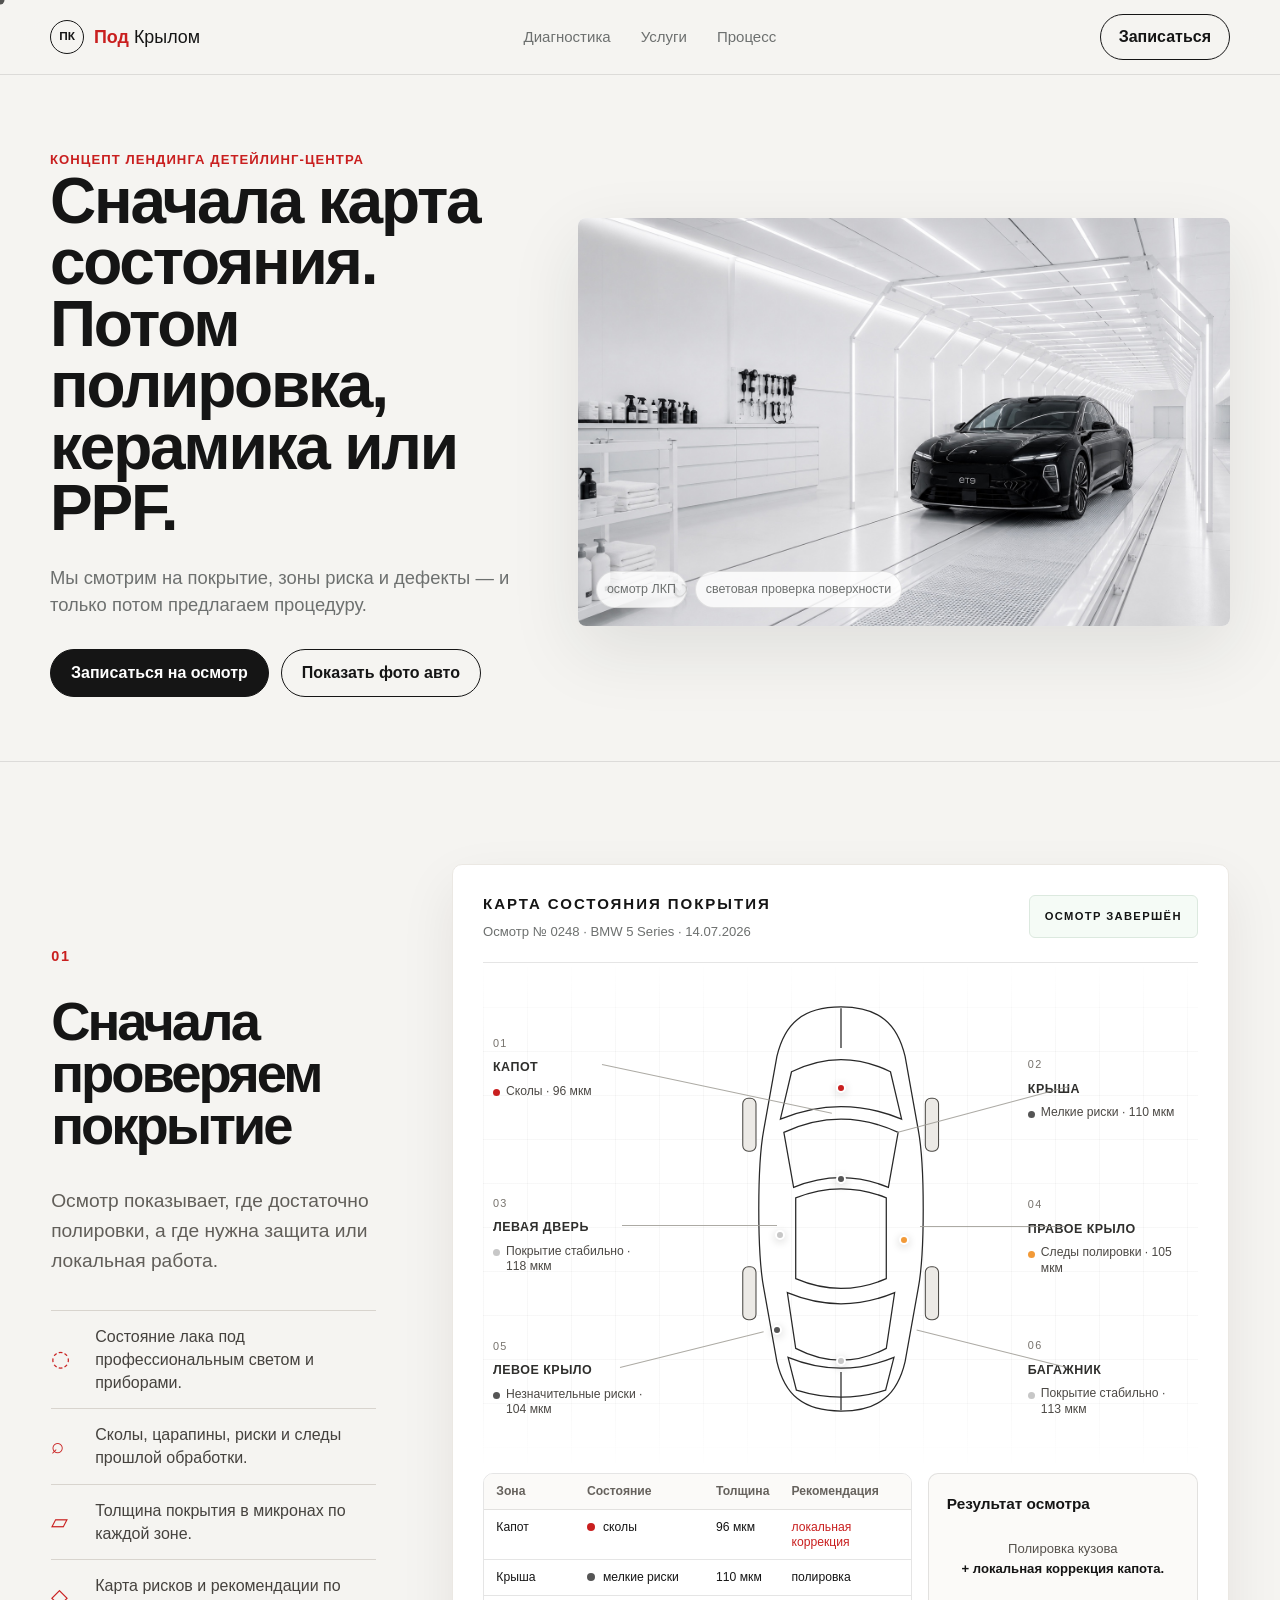
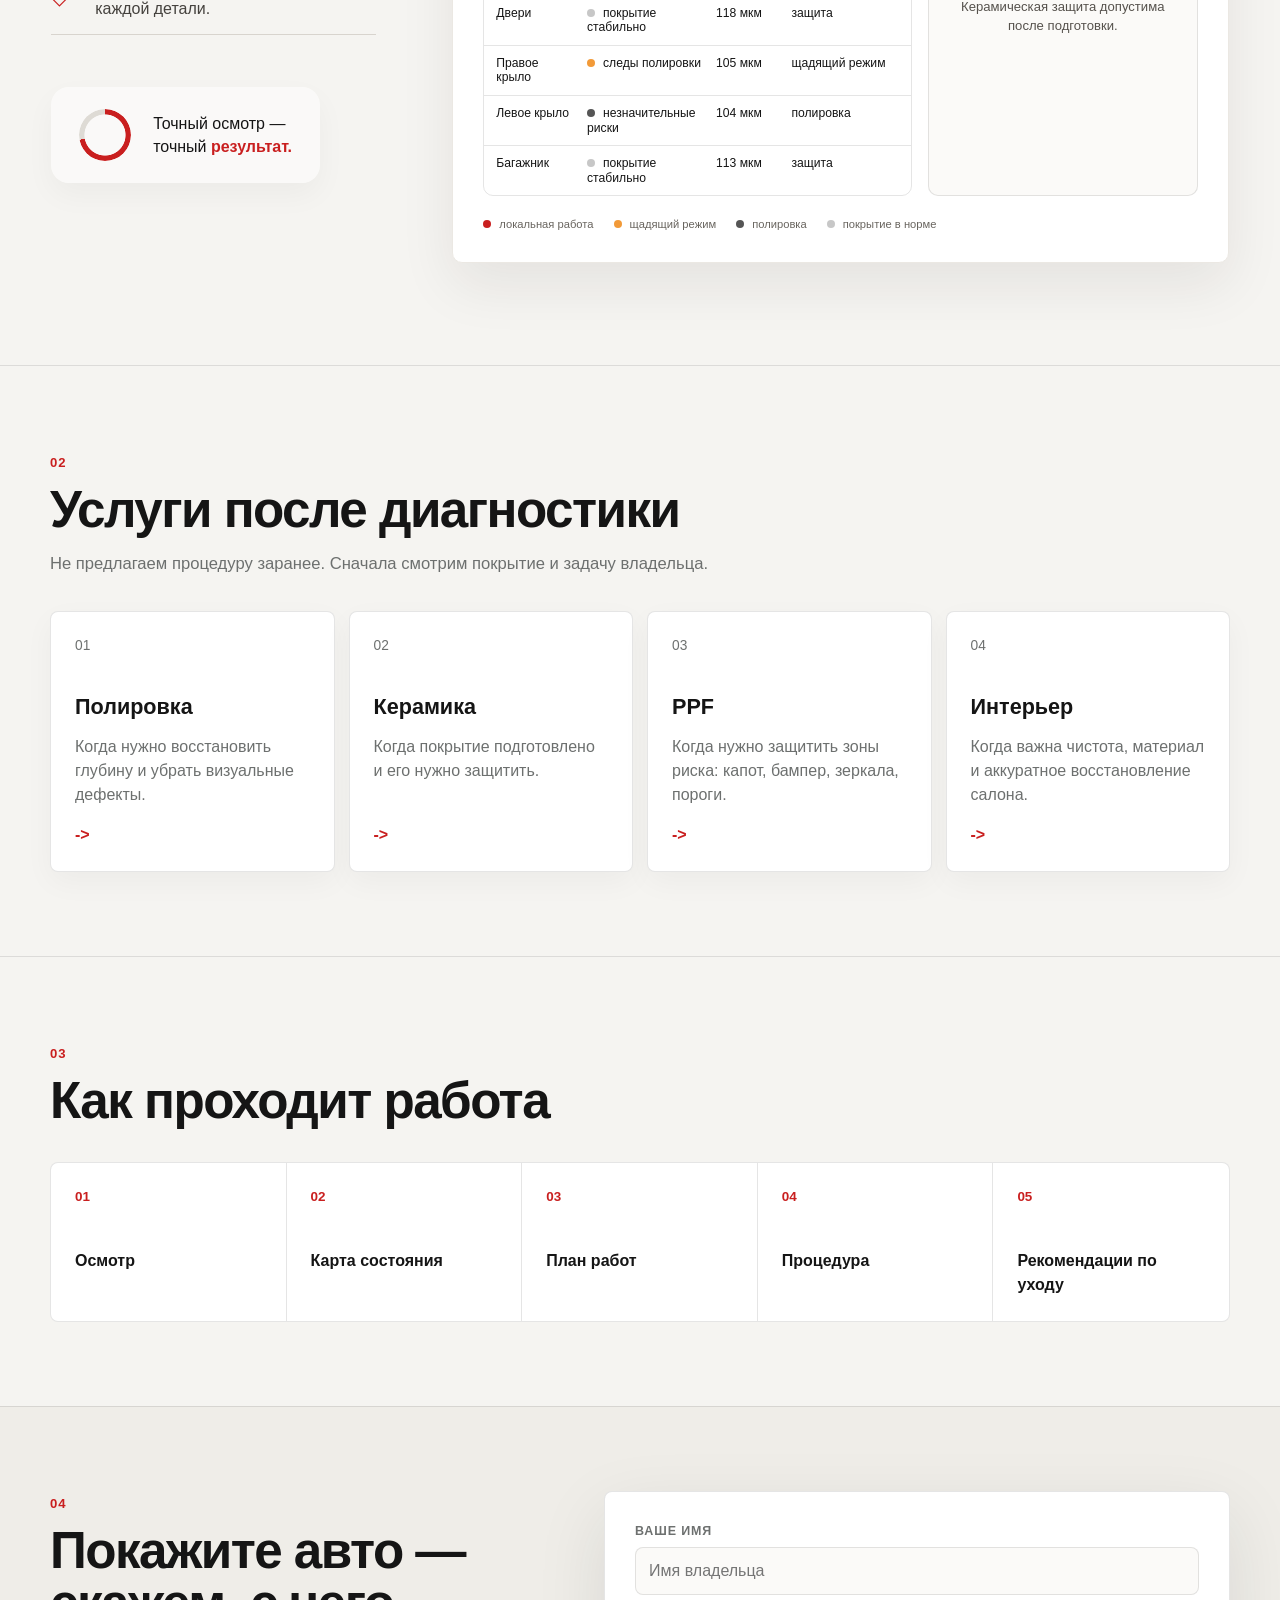
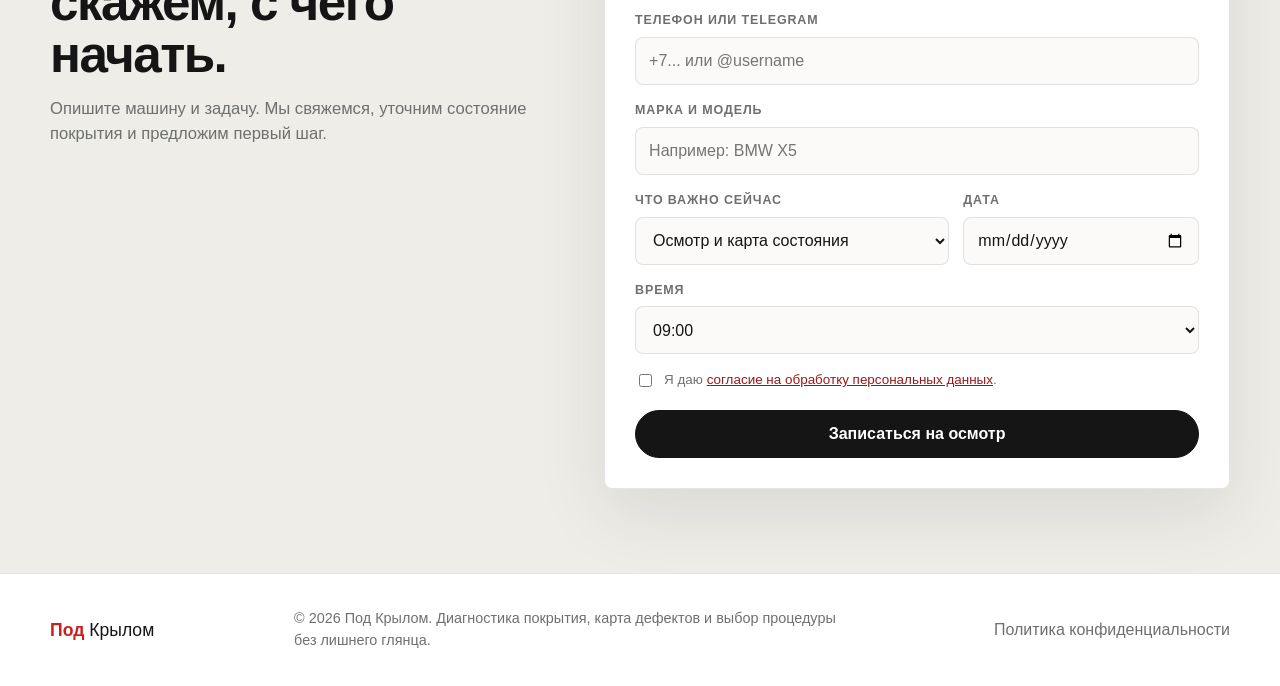
==== commit 41ef6757: "Refine detailing inspection map" ====
--- a/index.html
+++ b/index.html
@@ -93,7 +93,7 @@
                 </div>
             </div>
 
-            <article class="inspection-card inspection-area">
+            <article class="inspection-card">
                 <header class="inspection-card__header">
                     <div>
                         <p class="inspection-card__eyebrow">Карта состояния покрытия</p>
@@ -117,65 +117,64 @@
                                 <path d="M160 22 L160 79 M160 544 L160 599"/>
                             </g>
                             <g class="car-map__wheels">
-                                <rect x="25" y="151" width="18" height="72" rx="8"/>
-                                <rect x="277" y="151" width="18" height="72" rx="8"/>
-                                <rect x="25" y="395" width="18" height="72" rx="8"/>
-                                <rect x="277" y="395" width="18" height="72" rx="8"/>
+                                <rect x="19" y="151" width="20" height="76" rx="8"/>
+                                <rect x="281" y="151" width="20" height="76" rx="8"/>
+                                <rect x="19" y="393" width="20" height="76" rx="8"/>
+                                <rect x="281" y="393" width="20" height="76" rx="8"/>
                             </g>
                         </svg>
 
-                        <button class="car-pin car-pin--hood is-critical" style="--x:50%;--y:21%" data-zone="hood" aria-label="Капот: сколы, 96 микрон">
+                        <button class="car-pin car-pin--hood is-critical" style="--x:50%;--y:22%" data-zone="hood" data-title="Капот" data-status="Сколы" data-thickness="96 мкм" data-recommendation="Локальная коррекция" aria-label="Капот: сколы, 96 микрон">
                             <span></span><b>Капот</b>
                         </button>
-                        <button class="car-pin car-pin--roof is-polish" style="--x:50%;--y:46%" data-zone="roof" aria-label="Крыша: мелкие риски, 110 микрон">
+                        <button class="car-pin car-pin--roof is-polish" style="--x:50%;--y:43%" data-zone="roof" data-title="Крыша" data-status="Мелкие риски" data-thickness="110 мкм" data-recommendation="Полировка" aria-label="Крыша: мелкие риски, 110 микрон">
                             <span></span><b>Крыша</b>
                         </button>
-                        <button class="car-pin car-pin--left-door is-normal" style="--x:28%;--y:58%" data-zone="leftDoor" aria-label="Левая дверь: покрытие стабильно, 118 микрон">
+                        <button class="car-pin car-pin--left-door is-normal" style="--x:31%;--y:56%" data-zone="leftDoor" data-title="Левая дверь" data-status="Покрытие стабильно" data-thickness="118 мкм" data-recommendation="Защита" aria-label="Левая дверь: покрытие стабильно, 118 микрон">
                             <span></span><b>Левая дверь</b>
                         </button>
-                        <button class="car-pin car-pin--right-fender is-careful" style="--x:74%;--y:60%" data-zone="rightFender" aria-label="Правое крыло: следы полировки, 105 микрон">
+                        <button class="car-pin car-pin--right-fender is-careful" style="--x:70%;--y:57%" data-zone="rightFender" data-title="Правое крыло" data-status="Следы полировки" data-thickness="105 мкм" data-recommendation="Щадящий режим" aria-label="Правое крыло: следы полировки, 105 микрон">
                             <span></span><b>Правое крыло</b>
                         </button>
-                        <button class="car-pin car-pin--trunk is-normal" style="--x:50%;--y:84%" data-zone="trunk" aria-label="Багажник: покрытие стабильно, 113 микрон">
+                        <button class="car-pin car-pin--left-fender is-polish" style="--x:30%;--y:78%" data-zone="leftFender" data-title="Левое крыло" data-status="Незначительные риски" data-thickness="104 мкм" data-recommendation="Полировка" aria-label="Левое крыло: незначительные риски, 104 микрона">
+                            <span></span><b>Левое крыло</b>
+                        </button>
+                        <button class="car-pin car-pin--trunk is-normal" style="--x:50%;--y:85%" data-zone="trunk" data-title="Багажник" data-status="Покрытие стабильно" data-thickness="113 мкм" data-recommendation="Защита" aria-label="Багажник: покрытие стабильно, 113 микрон">
                             <span></span><b>Багажник</b>
                         </button>
                     </div>
 
-                    <div class="map-callout map-callout--hood">
+                    <div class="marker-tooltip" id="markerTooltip" role="status" aria-live="polite"></div>
+
+                    <div class="map-callout map-callout--hood" data-zone="hood">
                         <span class="map-callout__number">01</span>
                         <strong>Капот</strong>
-                        <em>сколы</em>
-                        <small>96 мкм</small>
-                    </div>
-                    <div class="map-callout map-callout--roof">
+                        <em>Сколы · 96 мкм</em>
+                    </div>
+                    <div class="map-callout map-callout--roof" data-zone="roof">
                         <span class="map-callout__number">02</span>
                         <strong>Крыша</strong>
-                        <em>мелкие риски</em>
-                        <small>110 мкм</small>
-                    </div>
-                    <div class="map-callout map-callout--left-door">
+                        <em>Мелкие риски · 110 мкм</em>
+                    </div>
+                    <div class="map-callout map-callout--left-door" data-zone="leftDoor">
                         <span class="map-callout__number">03</span>
                         <strong>Левая дверь</strong>
-                        <em>покрытие стабильно</em>
-                        <small>118 мкм</small>
-                    </div>
-                    <div class="map-callout map-callout--right-fender">
+                        <em>Покрытие стабильно · 118 мкм</em>
+                    </div>
+                    <div class="map-callout map-callout--right-fender" data-zone="rightFender">
                         <span class="map-callout__number">04</span>
                         <strong>Правое крыло</strong>
-                        <em>следы полировки</em>
-                        <small>105 мкм</small>
-                    </div>
-                    <div class="map-callout map-callout--left-fender">
+                        <em>Следы полировки · 105 мкм</em>
+                    </div>
+                    <div class="map-callout map-callout--left-fender" data-zone="leftFender">
                         <span class="map-callout__number">05</span>
                         <strong>Левое крыло</strong>
-                        <em>незначительные риски</em>
-                        <small>104 мкм</small>
-                    </div>
-                    <div class="map-callout map-callout--trunk">
+                        <em>Незначительные риски · 104 мкм</em>
+                    </div>
+                    <div class="map-callout map-callout--trunk" data-zone="trunk">
                         <span class="map-callout__number">06</span>
                         <strong>Багажник</strong>
-                        <em>покрытие стабильно</em>
-                        <small>113 мкм</small>
+                        <em>Покрытие стабильно · 113 мкм</em>
                     </div>
                 </div>
 
@@ -184,17 +183,23 @@
                         <div class="inspection-table__row inspection-table__head">
                             <span>Зона</span><span>Состояние</span><span>Толщина</span><span>Рекомендация</span>
                         </div>
-                        <div class="inspection-table__row">
+                        <div class="inspection-table__row" data-zone="hood">
                             <span>Капот</span><span><i class="dot dot--critical"></i>сколы</span><span>96 мкм</span><span class="accent">локальная коррекция</span>
                         </div>
-                        <div class="inspection-table__row">
+                        <div class="inspection-table__row" data-zone="roof">
                             <span>Крыша</span><span><i class="dot dot--polish"></i>мелкие риски</span><span>110 мкм</span><span>полировка</span>
                         </div>
-                        <div class="inspection-table__row">
+                        <div class="inspection-table__row" data-zone="leftDoor">
                             <span>Двери</span><span><i class="dot dot--normal"></i>покрытие стабильно</span><span>118 мкм</span><span>защита</span>
                         </div>
-                        <div class="inspection-table__row">
+                        <div class="inspection-table__row" data-zone="rightFender">
                             <span>Правое крыло</span><span><i class="dot dot--careful"></i>следы полировки</span><span>105 мкм</span><span>щадящий режим</span>
+                        </div>
+                        <div class="inspection-table__row" data-zone="leftFender">
+                            <span>Левое крыло</span><span><i class="dot dot--polish"></i>незначительные риски</span><span>104 мкм</span><span>полировка</span>
+                        </div>
+                        <div class="inspection-table__row" data-zone="trunk">
+                            <span>Багажник</span><span><i class="dot dot--normal"></i>покрытие стабильно</span><span>113 мкм</span><span>защита</span>
                         </div>
                     </div>
 
--- a/styles.css
+++ b/styles.css
@@ -1854,3 +1854,264 @@
         margin-top: 36px;
     }
 }
+
+/* Diagnostic map refinement */
+.inspection {
+    grid-template-columns: minmax(280px, 0.66fr) minmax(760px, 1.58fr);
+}
+
+.inspection__title {
+    font-size: clamp(40px, 4.25vw, 65px);
+}
+
+.inspection__lead {
+    margin-top: 34px;
+    margin-bottom: 34px;
+}
+
+.inspection__benefits li {
+    padding: 14px 0;
+}
+
+.inspection-card {
+    padding: 30px;
+}
+
+.inspection-card__map {
+    min-height: 505px;
+}
+
+.car-map {
+    top: 30px;
+    width: 318px;
+    height: 432px;
+}
+
+.car-map__car g[stroke] {
+    stroke-width: 1.8;
+}
+
+.car-map__wheels rect {
+    width: 19px;
+    height: 76px;
+    rx: 8px;
+}
+
+.car-pin {
+    width: 18px;
+    height: 18px;
+    z-index: 4;
+}
+
+.car-pin span {
+    width: 10px;
+    height: 10px;
+    border: 2px solid #fff;
+    box-shadow: 0 2px 9px rgba(28, 26, 23, 0.18);
+    transition: transform 180ms ease, box-shadow 180ms ease;
+}
+
+.car-pin:hover span,
+.car-pin:focus-visible span {
+    transform: scale(1.25);
+    box-shadow: 0 3px 12px rgba(28, 26, 23, 0.22);
+}
+
+.map-callout {
+    width: 180px;
+    padding: 8px 9px;
+    border: 1px solid transparent;
+    border-radius: 6px;
+    color: #2f2f2d;
+    transition: background 180ms ease, border-color 180ms ease, box-shadow 180ms ease;
+}
+
+.map-callout::after {
+    top: 38px;
+    height: 1px;
+    background: #9f9c95;
+    opacity: 0.86;
+}
+
+.map-callout__number {
+    margin-bottom: 7px;
+    color: #77736d;
+    font-size: 0.68rem;
+}
+
+.map-callout strong {
+    font-size: 0.78rem;
+    font-weight: 780;
+    letter-spacing: 0.04em;
+    text-transform: uppercase;
+}
+
+.map-callout em {
+    position: relative;
+    margin-top: 7px;
+    padding-left: 13px;
+    color: #4c4945;
+    font-size: 0.76rem;
+    line-height: 1.25;
+}
+
+.map-callout em::before {
+    content: "";
+    position: absolute;
+    left: 0;
+    top: 0.46em;
+    width: 7px;
+    height: 7px;
+    border-radius: 50%;
+    background: var(--callout-status, #555);
+}
+
+.map-callout--hood { --callout-status: var(--accent); left: 0; top: 62px; }
+.map-callout--hood::after { left: 118px; width: 235px; transform: rotate(12deg); transform-origin: left; }
+.map-callout--roof { --callout-status: var(--polish); right: 0; top: 84px; }
+.map-callout--roof::after { right: 128px; width: 178px; transform: rotate(-15deg); transform-origin: right; }
+.map-callout--left-door { --callout-status: var(--normal); left: 0; top: 222px; }
+.map-callout--left-door::after { left: 138px; width: 155px; }
+.map-callout--right-fender { --callout-status: var(--careful); right: 0; top: 224px; }
+.map-callout--right-fender::after { right: 132px; width: 145px; }
+.map-callout--left-fender { --callout-status: var(--polish); left: 0; top: 365px; }
+.map-callout--left-fender::after { left: 136px; width: 148px; transform: rotate(-14deg); transform-origin: left; }
+.map-callout--trunk { --callout-status: var(--normal); right: 0; top: 365px; }
+.map-callout--trunk::after { right: 130px; width: 155px; transform: rotate(14deg); transform-origin: right; }
+
+.inspection-table__row {
+    transition: background 180ms ease, box-shadow 180ms ease;
+}
+
+.inspection-card[data-active-zone="hood"] [data-zone="hood"],
+.inspection-card[data-active-zone="roof"] [data-zone="roof"],
+.inspection-card[data-active-zone="leftDoor"] [data-zone="leftDoor"],
+.inspection-card[data-active-zone="rightFender"] [data-zone="rightFender"],
+.inspection-card[data-active-zone="leftFender"] [data-zone="leftFender"],
+.inspection-card[data-active-zone="trunk"] [data-zone="trunk"],
+.map-callout.is-active {
+    background: rgba(255, 255, 255, 0.72);
+    border-color: rgba(24, 24, 24, 0.10);
+}
+
+.inspection-card[data-active-zone="hood"] .inspection-table__row[data-zone="hood"],
+.inspection-card[data-active-zone="roof"] .inspection-table__row[data-zone="roof"],
+.inspection-card[data-active-zone="leftDoor"] .inspection-table__row[data-zone="leftDoor"],
+.inspection-card[data-active-zone="rightFender"] .inspection-table__row[data-zone="rightFender"],
+.inspection-card[data-active-zone="leftFender"] .inspection-table__row[data-zone="leftFender"],
+.inspection-card[data-active-zone="trunk"] .inspection-table__row[data-zone="trunk"],
+.inspection-table__row.is-active {
+    background: #fff9f4;
+    box-shadow: inset 3px 0 0 var(--accent);
+}
+
+.marker-tooltip {
+    position: absolute;
+    z-index: 8;
+    min-width: 170px;
+    max-width: 210px;
+    padding: 11px 12px;
+    border: 1px solid rgba(24, 24, 24, 0.10);
+    border-radius: 8px;
+    background: rgba(255, 255, 255, 0.96);
+    box-shadow: 0 14px 36px rgba(32, 28, 22, 0.11);
+    color: var(--ink);
+    opacity: 0;
+    pointer-events: none;
+    transform: none;
+    transition: opacity 150ms ease;
+}
+
+.marker-tooltip.is-visible,
+.inspection-card[data-active-zone] .marker-tooltip {
+    opacity: 1;
+}
+
+.marker-tooltip strong,
+.marker-tooltip span {
+    display: block;
+}
+
+.marker-tooltip strong {
+    margin-bottom: 5px;
+    font-size: 0.82rem;
+}
+
+.marker-tooltip span {
+    color: #56524d;
+    font-size: 0.75rem;
+    line-height: 1.35;
+}
+
+.marker-tooltip em {
+    display: block;
+    margin-top: 7px;
+    color: var(--accent);
+    font-size: 0.72rem;
+    font-style: normal;
+    font-weight: 700;
+}
+
+.inspection-card__bottom {
+    grid-template-columns: minmax(0, 1fr) 270px;
+    gap: 16px;
+    margin-top: 6px;
+}
+
+.inspection-table__row {
+    padding: 10px 12px;
+}
+
+.inspection-summary {
+    padding: 18px;
+}
+
+.inspection-summary h3 {
+    margin-bottom: 24px;
+}
+
+@media (max-width: 1180px) {
+    .inspection-card__map,
+    .inspection-card__bottom,
+    .inspection-card__legend,
+    .inspection-card__header {
+        min-width: 850px;
+    }
+
+    .inspection-card::after {
+        content: "Проведите в сторону, чтобы посмотреть всю карту";
+        position: sticky;
+        left: 0;
+        display: block;
+        width: max-content;
+        margin-top: 12px;
+        padding: 8px 10px;
+        border: 1px solid rgba(24, 24, 24, 0.09);
+        border-radius: 999px;
+        background: rgba(255, 255, 255, 0.86);
+        color: #68645e;
+        font-size: 0.72rem;
+        opacity: 1;
+        transition: opacity 180ms ease;
+    }
+
+    .inspection-card.has-scrolled::after {
+        opacity: 0;
+    }
+}
+
+@media (max-width: 640px) {
+    .inspection__title {
+        font-size: 42px;
+    }
+
+    .inspection__lead {
+        margin-top: 28px;
+    }
+}
+
+@media (max-width: 1180px) {
+    .inspection {
+        grid-template-columns: 1fr;
+    }
+}
